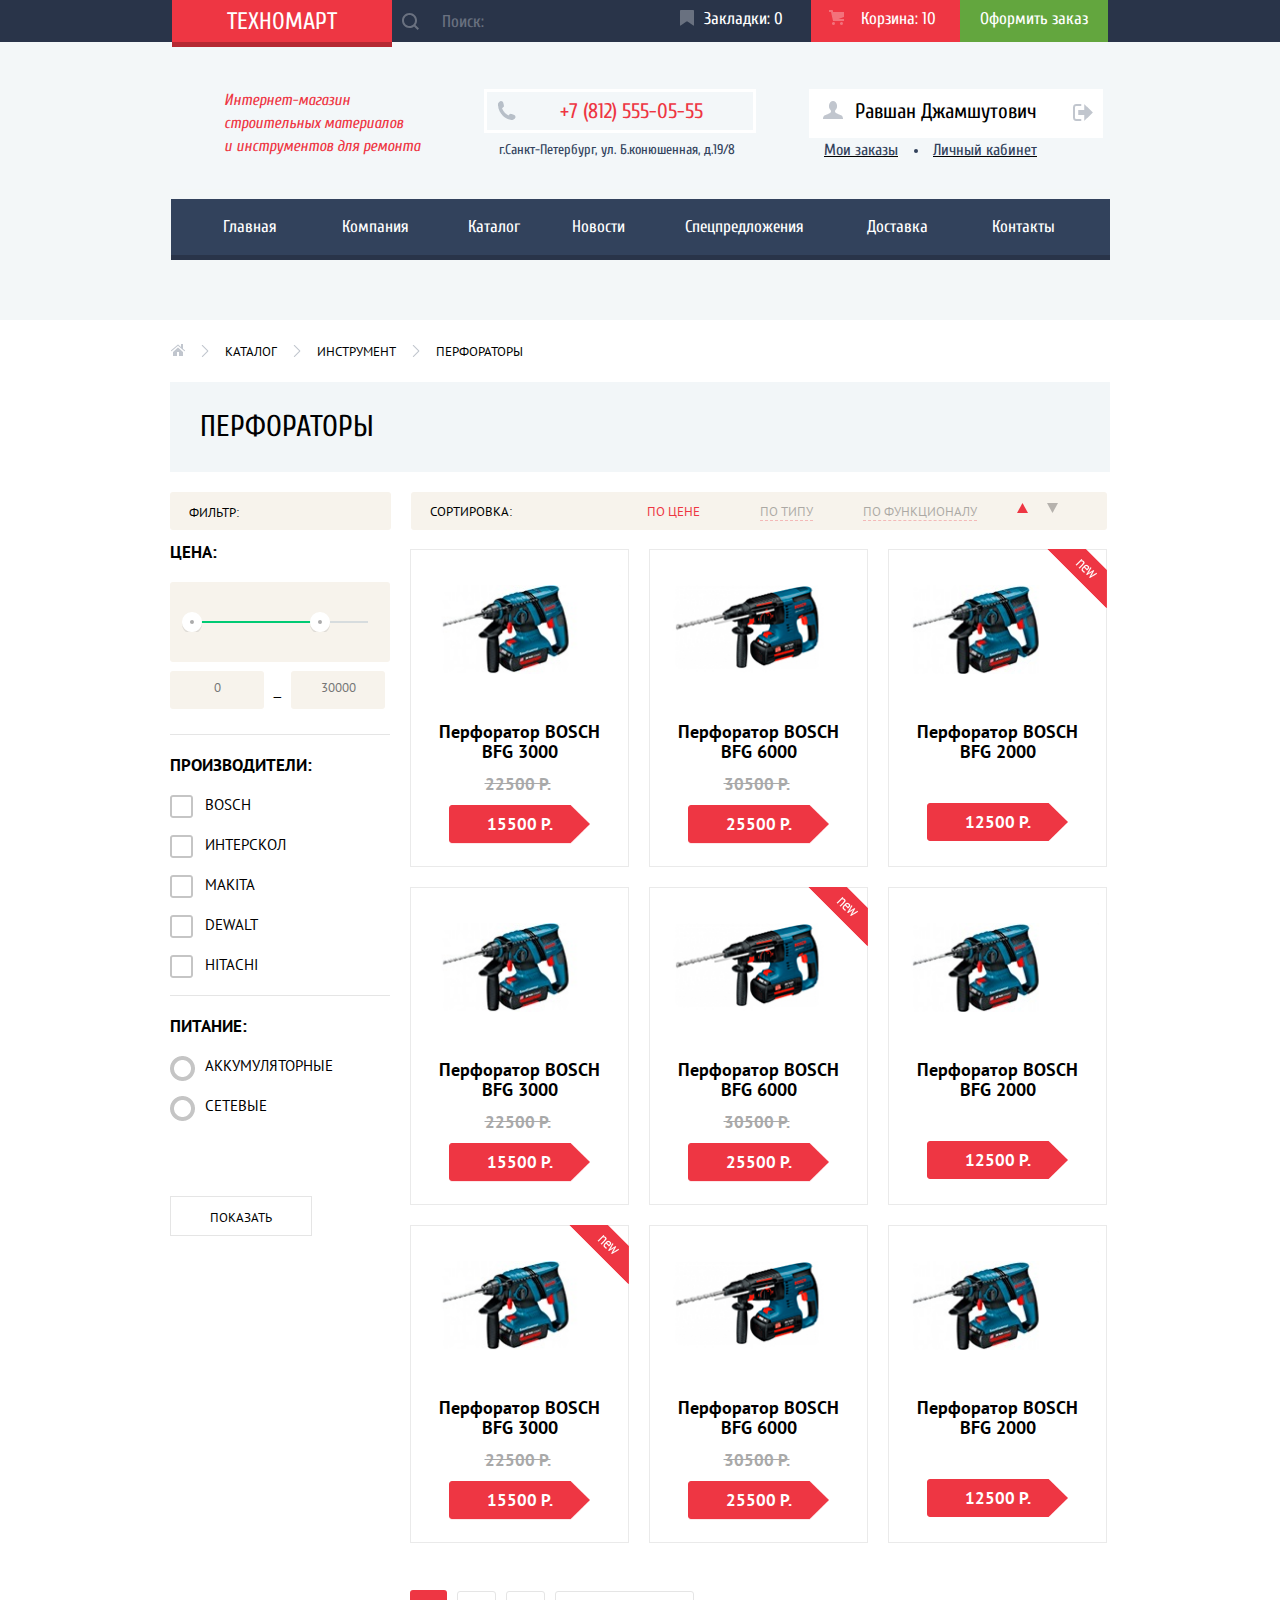
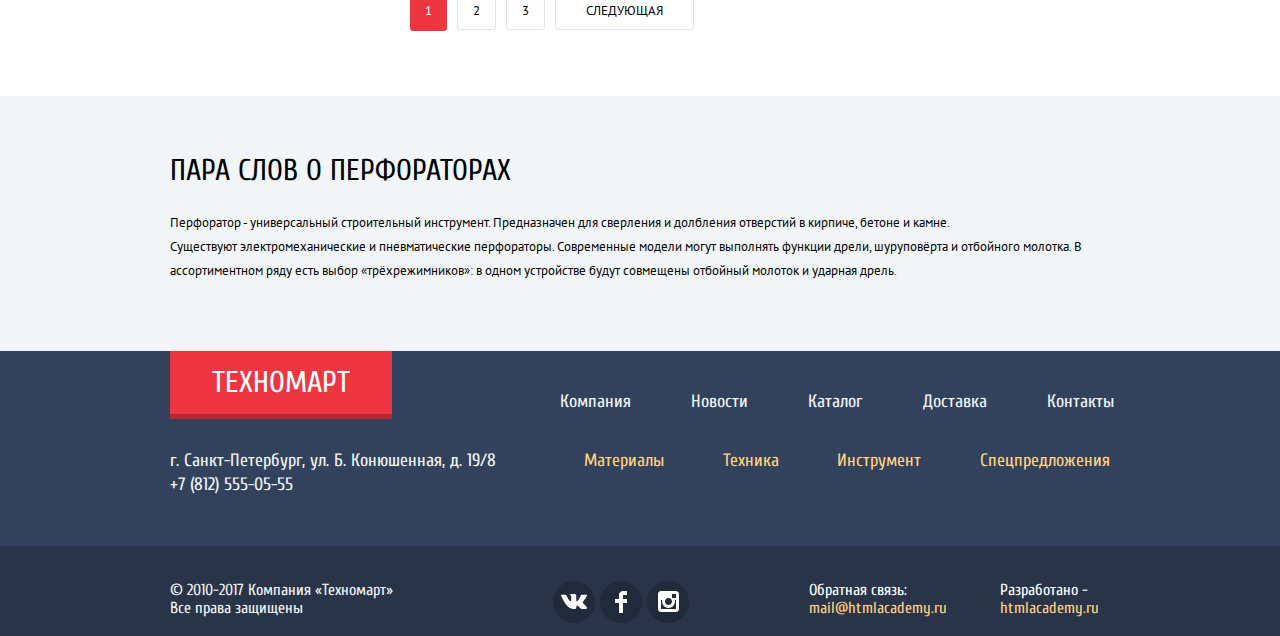
==== catalog.html @ fbadae3e "мелкие исправления в контактах и с модальным окном" ====
<!DOCTYPE html>
<html lang="ru">
    <head>
        <meta charset="utf-8">
        <title>Каталог товаров</title>
        <link href="https://fonts.googleapis.com/css?family=Cuprum:400,400i,700&amp;subset=cyrillic" rel="stylesheet">
        <link href="https://fonts.googleapis.com/css?family=PT+Sans:400,700&amp;subset=cyrillic" rel="stylesheet">
        <link href="css/normalize.css" rel="stylesheet">
        <link href="css/style.min.css" rel="stylesheet">
    </head>
    <body class="catalog-page">
        
       <div class="header-wrapper">
            <header class="main-header ">
                <div class="wrapper-user container">
                    <section class="header-user">
                        <a href="index.html" class="main-logo ">
                            Техномарт
                        </a>
                        <form class="main-search control" method="post" action="https://echo.htmlacademy.ru">
                            <label for="main-search" class="visually-hidden">Поиск</label>
                            <input type="text" id="main-search" name="main-search" class="input-search" placeholder="Поиск:">
                        </form>
                        <a href="#" class="main-header-marker control" title="Закладки:">
                            Закладки: 0
                        </a>
                        <a href="#" class="main-header-sale control full" title="Корзина:"> 
                            Корзина: 10
                        </a>
                        <a class="header-order-button control" href="#" title="Оформить заказ">
                            <span class="order">Оформить заказ</span>
                        </a>
                
                    </section>
                    </div>
            
                <div class="wrapper-contacts">
                    <section class="header-contacts">
                        <p class="header-info">Интернет-магазин<br> строительных материалов<br> и инструментов для ремонта</p>
                        <div class="adress-wrap">
                            <p class="inner-tel">+7 (812) 555-05-55</p>
                            <p class="inner-header-adress">г.Санкт-Петербург, ул. Б.конюшенная, д.19/8</p>
                        </div>
                        <div class="wrapper-user-nav">
                            <ul class="user-navigation-active">
                                <li class="login-link-active">
                                    <a href="#" title="Имя пользователя" class="header-login-active">Равшан Джамшутович</a>
                                    <a href="#" title="Выход" class="header-login-exit"></a>
                                </li>
                                <li class="my-orders"><a href="#" title="Мои заказы" class="header-orders">Мои заказы</a></li>
                                <li class="personal"><a href="#" title="Личный кабинет" class="header-personal">Личный кабинет</a></li>
                            </ul>
                        </div>
                    </section>
                </div>
            
                <nav class="main-navigation">
                    <ul class="site-navigation">
                        <li class="site-nav-item"><a>Главная</a></li>
                        <li class="site-nav-item"><a href="#" title="Наша компания">Компания</a></li>
                        <li class="site-nav-item"><a href="#" title="Каталог товаров">Каталог</a></li>
                        <li class="site-nav-item"><a href="#" title="Новости">Новости</a></li>
                        <li class="site-nav-item"><a href="#" title="Наши спецпредложения">Спецпредложения</a></li>
                        <li class="site-nav-item"><a href="#" title="Доставка">Доставка</a></li>
                        <li class="site-nav-item"><a href="#" title="Наши контакты">Контакты</a></li>
                    </ul>
                </nav>
            </header>
            </div>
        
        <main>
            
            <ul class="breadcrumbs container">
                <li class="bread-item bread-home " aria-label="На главную"><a href="index.html" title="Главная"><img src="img/icon-home.svg" width="15" height="12" alt="На главную"></a></li>
                <li class="bread-item"><a href="#" title="Каталог">Каталог</a></li>
                <li class="bread-item"><a href="#" title="Инструмент">Инструмент</a></li>
                <li class="bread-item"><a href="#" title="Перфораторы">Перфораторы</a></li>
            </ul>
            
            <div class="catalog-item-name container">
                <h1>Перфораторы</h1>
            </div>
            
            <div class="filter-wrap container">
                <p class="filter-block">Фильтр:</p>
                
                <div class="sort-section ">
                    <p>Сортировка:</p>
                    <ul class="sort">
                        <li class="sort-item">
                            <a href="#" class="button sort-button-active">По цене</a>
                        </li>
                        <li class="sort-item">
                            <a href="#" class="button sort-button">По типу</a>
                        </li>
                        <li class="sort-item">
                            <a href="#" class="button sort-button">По функционалу</a>
                        </li>
                        <li class="sort-item">
                            <a href="#" class="button sort-button sort-up-button" aria-label="По убыванию"></a>
                        </li>
                        <li class="sort-item">
                            <a href="#" class="button sort-button sort-down-button" aria-label="По возрастанию"></a>
                        </li>
                    </ul>
                </div>
                
                <div class="filter ">
                    <form class="filter-form" method="post" action="https://echo.htmlacademy.ru">
                            
                            <label class="price-range-label">Цена:</label>
                            <div class="range-style">
                                <div class="scale">
                                    <div class="bar"></div>
                                </div>
                                <div class="range-toggle range-toggle-min"></div>
                                <div class="range-toggle range-toggle-max"></div>
                            </div>
                            <input type="text" name="first-range" class="first-range" placeholder="0">
                            <span>&#8212;</span>
                            <input type="text" name="second-range" class="second-range" placeholder="30000">
                    
                        <div class="fieldset-style">
                            <fieldset>
                                <legend>Производители:</legend>
                                <ul>
                                    <li class="filter-option">
                                        <input class="visually-hidden filter-checkbox " type="checkbox" name="BOSCH" id="filter-bosch">
                                        <label for="filter-bosch" class="label-checkbox">BOSCH</label>
                                    </li>
                                    <li class="filter-option">
                                        <input class="visually-hidden filter-checkbox" type="checkbox" name="ИНТЕРСКОЛ" id="filter-interscol">
                                        <label for="filter-interscol" class="label-checkbox">Интерскол</label>
                                    </li>
                                    <li class="filter-option">
                                        <input class="visually-hidden filter-checkbox" type="checkbox" name="MAKITA" id="filter-makita" >
                                        <label for="filter-makita" class="label-checkbox">Makita</label>
                                    </li>
                                    <li class="filter-option">
                                        <input class="visually-hidden filter-checkbox" type="checkbox" name="DEWALT" id="filter-dewalt">
                                        <label for="filter-dewalt" class="label-checkbox">Dewalt</label>
                                    </li>
                                    <li class="filter-option">
                                        <input class="visually-hidden filter-checkbox" type="checkbox" name="HITACHI" id="filter-hitachi">
                                        <label for="filter-hitachi" class="label-checkbox">Hitachi</label>
                                    </li>
                                </ul>
                            </fieldset>
                        </div>
                    
                        <div class="fieldset-style">
                            <fieldset>
                                <legend>Питание:</legend>
                                <ul>
                                    <li class="filter-option">
                                        <input class="visually-hidden filter-radio" type="radio" name="radio-value" id="filter-battery">
                                        <label for="filter-battery" class="label-radio">Аккумуляторные</label>
                                    </li>
                                    <li class="filter-option">
                                        <input class="visually-hidden filter-radio" type="radio" name="radio-value" id="filter-voltage">
                                        <label for="filter-voltage" class="label-radio">Сетевые</label>
                                    </li>
                                </ul>
                            </fieldset>
                        </div>
                    
                        <button type="submit" class="button filter-button" id="show-button">Показать</button>
                    </form>
                </div>
            
            
            
            <section class="products catalog-list ">
                <h2 class="visually-hidden">Наши продукты</h2>
                <div class="catalog-shadow">
                    <ul class="products-catalog-inner">
                        <li class="products-item-inner">
                            <div class="hidden-active">
                                <button type="button" class="button hidden-button-buy">Купить</button>
                                <button type="button" class="button hidden-button-marker">В закладки</button>
                            </div>
                            <img src="img/product-2.jpg" alt="BOSCH BFG 3000" class="price-item" width="205" height="90">
                            <span class="product-name">
                                Перфоратор BOSCH BFG 3000<br>
                            </span>
                            <span class="price-del"><del>22500 Р.</del></span>
                            <span class="price">15500 Р.</span>
                        </li>
                    
                    
                        <li class="products-item-inner">
                            <div class="hidden-active">
                                <button type="button" class="button hidden-button-buy">Купить</button>
                                <button type="button" class="button hidden-button-marker">В закладки</button>
                            </div>
                            <img src="img/product-3.jpg" alt="BOSCH BFG 6000" class="price-item" width="205" height="90">
                            <span class="product-name">
                                Перфоратор BOSCH BFG 6000<br>
                            </span>
                            <span class="price-del"><del>30500 Р.</del></span>
                            <span class="price">25500 Р.</span>
                        </li>
                     
                        <li class="products-item-inner new-label-inner">
                            <div class="hidden-active">
                                <button type="button" class="button hidden-button-buy">Купить</button>
                                <button type="button" class="button hidden-button-marker">В закладки</button>
                            </div>
                            <img src="img/product-4.jpg" alt="BOSCH BFG 2000" class="price-item" width="205" height="90">
                            <span class="product-name">
                                Перфоратор BOSCH BFG 2000
                            </span>
                            <span class="price">12500 Р.</span>
                        </li>
                    
                        <li class="products-item-inner">
                            <div class="hidden-active">
                                <button type="button" class="button hidden-button-buy">Купить</button>
                                <button type="button" class="button hidden-button-marker">В закладки</button>
                            </div>
                            <img src="img/product-2.jpg" alt="BOSCH BFG 3000" class="price-item" width="205" height="90">
                            <span class="product-name">
                                Перфоратор BOSCH BFG 3000<br>
                            </span>
                            <span class="price-del"><del>22500 Р.</del></span>
                            <span class="price">15500 Р.</span>
                        </li>
                    
                        <li class="products-item-inner new-label-inner">
                            <div class="hidden-active">
                                <button type="button" class="button hidden-button-buy">Купить</button>
                                <button type="button" class="button hidden-button-marker">В закладки</button>
                            </div>
                            <img src="img/product-3.jpg" alt="BOSCH BFG 6000" class="price-item" width="205" height="90">
                            <span class="product-name">
                                Перфоратор BOSCH BFG 6000
                            </span>
                            <span class="price-del"><del>30500 Р.</del></span>
                            <span class="price">25500 Р.</span>
                        </li>
                    
                        <li class="products-item-inner">
                            <div class="hidden-active">
                                <button type="button" class="button hidden-button-buy">Купить</button>
                                <button type="button" class="button hidden-button-marker">В закладки</button>
                            </div>
                            <img src="img/product-4.jpg" alt="BOSCH BFG 2000" class="price-item" width="205" height="90">
                            <span class="product-name">
                                Перфоратор BOSCH BFG 2000
                            </span>
                            <span class="price">12500 Р.</span>
                        </li>
                   
                        <li class="products-item-inner new-label-inner">
                            <div class="hidden-active">
                                <button type="button" class="button hidden-button-buy">Купить</button>
                                <button type="button" class="button hidden-button-marker">В закладки</button>
                            </div>
                            <img src="img/product-2.jpg" alt="BOSCH BFG 3000" class="price-item" width="205" height="90">
                            <span class="product-name">
                                Перфоратор BOSCH BFG 3000<br>
                            </span>
                            <span class="price-del"><del>22500 Р.</del></span>
                            <span class="price">15500 Р.</span>
                        </li>
                    
                        <li class="products-item-inner">
                            <div class="hidden-active">
                                <button type="button" class="button hidden-button-buy">Купить</button>
                                <button type="button" class="button hidden-button-marker">В закладки</button>
                            </div>
                            <img src="img/product-3.jpg" alt="BOSCH BFG 6000" class="price-item" width="205" height="90">
                            <span class="product-name">
                                Перфоратор BOSCH BFG 6000<br>
                            </span>
                            <span class="price-del"><del>30500 Р.</del></span>
                            <span class="price">25500 Р.</span>
                        </li>
                                        
                        <li class="products-item-inner">
                            <div class="hidden-active">
                                <button type="button" class="button hidden-button-buy">Купить</button>
                                <button type="button" class="button hidden-button-marker">В закладки</button>
                            </div>
                            <img src="img/product-4.jpg" alt="BOSCH BFG 2000" class="price-item no-del" width="205" height="90">
                            <span class="product-name no-del">
                                Перфоратор BOSCH BFG 2000
                            </span>
                            <span class="price">12500 Р.</span>
                        </li>
                </ul>
                <ul class="paginator-list">
                    <li class="paginator-item-current"><a>1</a></li>
                    <li class="paginator-item"><a href="#">2</a></li>
                    <li class="paginator-item"><a href="#">3</a></li>
                    <li class="paginator-item"><a href="#">Следующая</a></li>
                </ul>
                    </div>
            </section>
            </div>
            
            <div class="catalog-about-wrap">
                <section class="catalog-about container">
                    <h2>Пара слов о перфораторах</h2>
                    <p>Перфоратор - универсальный строительный инструмент. Предназначен для сверления и долбления отверстий в кирпиче, бетоне и камне.<br> Существуют электромеханические и пневматические перфораторы. Современные модели могут выполнять функции дрели, шуруповёрта и отбойного молотка. В ассортиментном ряду есть выбор «трёхрежимников»: в одном устройстве будут совмещены отбойный молоток и ударная дрель.</p>
                </section>
            </div>
        </main> 
        
       <footer class="main-footer">
            <div class="conditions-wrap">
                <section class="footer-conditions container">
                    <h2 class="visually-hidden">Навигация по сайту</h2>
                    <div>
                        <div class="footer-logo-wrap">
                            <a href="index.html" class="main-footer-logo">
                                Техномарт
                            </a>
                        </div>
                        <p class="footer-contacts">г. Санкт-Петербург, ул. Б. Конюшенная, д. 19/8<br> +7 (812) 555-05-55</p>
                    </div>
                    <div>
                        <ul class="footer-navigation">
                            <li><a href="#" title="Наша компания">Компания</a></li>
                            <li><a href="#" title="Новости">Новости</a></li>
                            <li><a href="#" title="Каталог товаров">Каталог</a></li>
                            <li><a href="#" title="Доставка">Доставка</a></li>
                            <li><a href="#" title="Наши контакты">Контакты</a></li>
                        </ul>
                        <ul class="footer-features">
                            <li><a href="catalog.html" title="Материалы">Материалы</a></li>
                            <li><a href="catalog.html" title="Техника">Техника</a></li>
                            <li><a href="catalog.html" title="Инструменты">Инструмент</a></li>
                            <li><a href="catalog.html" title="Наши спецпредложения">Спецпредложения</a></li>
                        </ul>
                    </div>
                </section>
            </div>
                
            <div class="social-wrap">
                <section class="footer-social container">
                    <h2 class="visually-hidden">Социальные сети</h2>
                    <p class="copyright">
                        © 2010-2017 Компания «Техномарт»<br>
                        Все права защищены
                    </p>
                    <ul>
                        <li class="social-button vk"><a href="#" title="Вконтакте" aria-label="Вконтакте"></a></li>
                        <li class="social-button fb"><a href="#" title="Facebook" aria-label="Facebook"></a></li>
                        <li class="social-button inst"><a href="#" title="Instagram" aria-label="Instagram"></a></li>
                    </ul>
                    <div class="connection-wrap">
                    <p class="connection">
                        Обратная связь:<br>
                        <a href="mail@htmlacademy.ru" title="Написать нам">mail@htmlacademy.ru</a>
                    </p>
                    <p class="connection">
                        Разработано - <br>
                        <a href="https://htmlacademy.ru/intensive/htmlcss" title="htmlacademy.ru">htmlacademy.ru</a>
                    </p>
                    </div>
                </section>
            </div>
        </footer>
            
        <section class="modal modal-buy container">
            <h2 class="visually-hidden">Корзина</h2>
            <form class="modal-form ">
                <h3>Товар добавлен в корзину!</h3>
                <button type="button" class="button modal-button-buy">Оформить заказ</button>
                <button type="button" class="button modal-button-continue">Продолжить покупки</button> 
            </form>
            <button type="button" class="button modal-button-close" aria-label="Закрыть"></button>
        </section>
        
        <div class="modal-overlay"></div>
        
        <script src="js/script.min.js"></script>
    </body>
</html>
---- css/style.min.css ----
.button,body{font-family:Cuprum,Arial,sans-serif}.catalog-gallery-button,.features-button,.header-user .main-logo,.name-1,.name-2,.popular-button,.popular-header{text-transform:uppercase}.popular-button,.price,.product-name,.site-nav-item{text-align:center}body{margin:0;padding:0;font-size:13px;line-height:24px;font-weight:400;color:#000;background-color:#fff}a{text-decoration:none}.footer-features a:hover,.footer-navigation a:hover,.my-orders,.personal{text-decoration:underline}img{max-width:100%;height:auto}.button{font-size:14px;line-height:18px}main h2,main h3{font-size:30px;line-height:30px}.main-header{display:flex;flex-direction:column;align-items:center}.visually-hidden:not(:focus):not(:active),input[type=checkbox].visually-hidden,input[type=radio].visually-hidden{position:absolute;margin:-1px;width:1px;height:1px;border:0;padding:0;white-space:nowrap;clip-path:inset(100%);clip:rect(0 0 0 0);overflow:hidden}.container{margin:0 auto;width:940px}.header-wrapper{width:100%;height:320px;background-color:#f3f7f8}.wrapper-user{display:flex;justify-content:center;flex-wrap:wrap;width:100%;background-color:#293449}.wrapper-contacts{display:flex;justify-content:center;flex-wrap:wrap;width:100%;background-color:#f3f7f8}.wrapper-user-nav{height:100px}.services-wrapper{width:100%;background-color:#f4f8f9}.social-wrap{width:100%;background-color:#293449}.conditions-wrap{width:100%;background-color:#32425c}.catalog-about-wrap{width:100%;background-color:#f2f6f8}.modal-overlay{position:fixed;z-index:1;top:0;left:0;display:none;width:100%;height:100%;background:rgba(0,0,0,.5)}.header-user{position:relative;z-index:1;display:flex;flex-wrap:wrap}.header-user,.header-user a{font-size:17px;line-height:18px;color:#fff}.header-user .main-logo{padding:10px 55px;height:22px;font-size:24px;line-height:24px;color:#fff;background-color:#ee3643;box-shadow:0 5px 0 0 #b52933}.main-logo:hover{background-color:#ca2c37;box-shadow:0 5px 0 0 #9a212a}.main-logo:active{background-color:#ba2732;box-shadow:0 5px 0 0 #8e1e26}.header-order-button{padding-top:10px}.header-user .full,.header-user .full:active,.header-user .full:hover{background-color:#ee3643}.header-order-button .order{padding:16px 20px 14px;width:150px;height:42px;font-size:17px;line-height:18px;background-color:#63a63e}.header-order-button:hover .order{background-color:#5fbb2d}.header-order-button:active .order{color:rgba(170,195,155,.51);background-color:#518534}.main-search{margin:0;padding:0;width:270px}.input-search{background:url(../img/icon-search.svg) 10px 13px no-repeat;background-size:17px 17px;opacity:.3}.input-search:hover{opacity:1}.input-search:active,.input-search:focus{background:url(../img/icon-search-active.svg) 10px 13px no-repeat;background-size:17px 17px;opacity:1}.input-search:active .main-search::before,.input-search:focus .main-search::before{content:"";position:absolute;z-index:3;top:13px;left:230px;display:inline-block;vertical-align:middle;padding-right:10px;width:17px;height:17px;background:url(../img/css_sprites.png) -235px -273px no-repeat}.control:hover{background-color:#212a3a}.control .input-search{position:relative;display:inline-block;vertical-align:middle;padding:0 0 0 50px;width:220px;height:42px;color:#fff;background-color:#293449;border:none}.input-search::-webkit-input-placeholder{color:#fff}.control .input-search:hover{color:#fff;background-color:#212a3a;border:none}.control .input-search:active,.control .input-search:focus{color:#000;background-color:#fff}.control:not(.main-search):active{color:rgba(162,165,169,.51);background-color:#161d29}.header-user .main-header-marker{position:relative;padding:10px 20px 10px 42px;width:87px}.main-header-marker::before{content:" ";position:absolute;top:10px;left:18px;display:block;padding-right:13px;width:14px;height:20px;background:url(../img/css_sprites.png) -272px -273px no-repeat;fill:#fff;opacity:.3}.main-header-marker:hover::before{opacity:1}.main-header-marker:active::before{opacity:.3}.main-header-sale{position:relative;padding:10px 10px 10px 50px;width:89px}.main-header-sale::before{content:"";position:absolute;top:10px;left:18px;display:block;padding-right:17px;width:15px;height:15px;background:url(../img/css_sprites.png) -202px -232px no-repeat;opacity:.3}.main-header-sale:hover::before{opacity:1}.main-header-sale:active::before{opacity:.3}.header-contacts{position:relative;display:flex;flex-wrap:wrap;margin-bottom:7px;padding-top:47px;width:940px;background-color:#f3f7f9}.inner-tel::before,.tel::before{content:"";top:9px;right:237px;background:url(../img/css_sprites.png) -316px -188px no-repeat}.header-info{max-width:205px;height:70px;margin:0 0 0 54px;font-style:italic;font-size:16px;line-height:23px;color:#ee3643}.adress-wrap{margin-left:64px;margin-right:55px;width:270px}.inner-tel,.tel{margin:0;color:#ee3643;font-style:normal;font-size:21px;line-height:21px;border:3px solid #fff;display:block}.tel{position:relative;padding:7px 38px 10px 67px;width:160px;height:21px}.tel::before{position:absolute;display:block;width:19px;height:19px}.inner-tel{position:relative;padding:9px 33px 8px 73px;width:160px;height:21px}.inner-tel::before{position:absolute;display:block;width:19px;height:19px}.header-adress,.inner-header-adress{display:block;width:265px;font-size:14px;line-height:24px;color:#32425c}.header-adress{margin-top:3px}.inner-header-adress{margin-top:5px;padding-left:15px}.user-navigation{display:flex;flex-wrap:wrap;list-style:none;padding:0}.header-login-active::before,.header-login::before{left:14px;display:block;content:""}.user-navigation a{position:relative;z-index:0;width:127px;padding:10px 24px;height:45px;font:inherit;color:#000;font-size:21px;line-height:21px;background-color:#fff}.name-1,.name-2,.product-name{font-weight:700}.header-login{margin-right:10px;margin-left:0}.login-link .header-login{position:relative;margin-left:5px;padding:10px 22px 10px 50px;width:80px}.header-login::before{position:absolute;top:14px;width:20px;height:17px;background:url(../img/css_sprites.png) -195px -273px no-repeat;opacity:.3}.header-login:hover::before{opacity:1}.header-login:active::before{opacity:.3}.header-login:hover,.header-registration:hover{color:#ee3643}.header-login:active,.header-registration:active{color:rgba(178,178,178,.3)}.user-navigation-active{position:relative;margin:0;padding:0;list-style:none}.user-navigation-active a{color:#000;width:300px;height:45px}.header-login-active::before{position:absolute;top:12px;width:20px;padding-right:15px;height:18px;background:url(../img/css_sprites.png) -74px -273px no-repeat;opacity:.3}.header-login-active:hover::before,.login-link-active .header-login-exit:hover{opacity:1}.header-login-active:active::before,.login-link-active .header-login-exit:active,.manufacturers-item:active{opacity:.3}.login-link-active{padding:12px 10px 12px 46px;height:25px;font-size:21px;line-height:21px;background-color:#fff}.login-link-active .header-login-exit{display:inline-block;vertical-align:middle;margin-left:30px;width:21px;height:17px;background:url(../img/css_sprites.png) -114px -273px no-repeat;opacity:.3}.header-login-active:active{color:rgba(178,178,178,.3)}.my-orders,.personal{display:inline-block;vertical-align:top;margin-top:3px;font-size:16px;line-height:18px}.my-orders .header-orders,.personal .header-personal{padding-left:5px;color:#32425c}.my-orders{margin-left:10px}.header-orders::after{content:"";position:relative;display:inline-block;vertical-align:middle;margin-left:16px;margin-right:7px;width:4px;height:4px;background-color:#32425c;border-radius:4px}.my-orders:hover a,.personal:hover a{color:#ee3643}.my-orders:active a,.personal:active a{color:rgba(178,178,178,.3)}.main-navigation{min-height:60px}.site-navigation{display:flex;margin:20px 0 0;padding:0;list-style:none}.site-navigation a{padding:18px 35px 19px 52px;width:55px;color:#fff;font-size:17px;line-height:17px;background-color:#32425c;border-bottom:5px solid #293449}.site-nav-item:nth-of-type(2) a{padding:18px 30px 19px;width:38px;height:2px}.site-nav-item:nth-of-type(3) a{padding:18px 36px 19px 29px;width:38px;height:2px}.site-nav-item:nth-of-type(4) a{padding:18px 13px 19px 16px;width:38px;height:2px}.site-nav-item:nth-of-type(5) a{padding:18px 34px 19px 47px;width:33px;height:2px}.site-nav-item:nth-of-type(6) a{padding-left:29px;padding-right:20px}.site-nav-item:nth-of-type(7) a{padding-left:44px;padding-right:55px}.site-navigation a:hover{background-color:#293449}.site-navigation a:active{color:rgba(134,140,149,.3);background-color:#1d2739}.features-top{margin-top:60px;margin-bottom:20px}.features-bottom{display:flex;margin-bottom:54px}.features-flex-wrap{position:relative;display:flex;flex-direction:column;justify-content:space-between;height:266px}.features-list{display:flex;flex-wrap:wrap;margin:0;padding:0;list-style:none}.features-item,.label-new{position:relative;width:300px;height:123px}.features-item:nth-of-type(-n+2),.features-item:nth-of-type(4){margin-right:20px}.features-item h3{font-size:24px;line-height:30px;padding-left:23px;padding-top:24px;margin:0;color:#fff}.features-button{position:relative;top:16px;margin-left:25px;padding:12px 24px;width:135px;height:31px;color:#fff;background-color:rgba(229,229,229,.3);border-radius:4px}.label-new::after,.materials::before{content:"";position:absolute}.features-button-instruments{padding:12px 26px}.features-button-mechanizm{left:-3px;padding:12px 30px}.features-button-sales{padding:12px 26px}.features-button-delivery{padding:12px 38px}.features-button:hover{background-color:rgba(204,204,204,.4)}.features-button:active{background-color:rgba(178,178,178,.5)}.label-new::after{top:0;right:0;display:block;width:60px;height:60px;background:url(../img/new-flag.png) no-repeat}.features-item:nth-of-type(1){background-color:#ffbf47}.features-item:nth-of-type(2){background-color:#3bbce3}.features-item:nth-of-type(3){background-color:#dc91d8}.features-bottom .features-credit{position:relative;margin-right:0;background-color:#8ed78f}.features-bottom .features-delivery{position:relative;margin-right:0;background-color:#ffc047}.materials::before{right:43px;bottom:25px;width:44px;height:65px;background:url(../img/css_sprites.png) -10px -232px no-repeat}.instruments::before,.mechanizm::after{content:"";position:absolute;bottom:30px}.instruments::before{right:27px;width:75px;height:61px;background:url(../img/css_sprites.png) -10px -151px no-repeat}.mechanizm::after{right:30px;width:78px;height:62px;background:url(../img/css_sprites.png) -171px -10px no-repeat}.delivery::after,.sales::after{content:"";position:absolute;bottom:25px}.sales::after{right:45px;width:59px;height:72px;background:url(../img/css_sprites.png) -269px -96px no-repeat}.delivery::after{right:31px;width:78px;height:63px;background:url(../img/css_sprites.png) -10px -68px no-repeat}.catalog-gallery{position:relative;margin:0 20px 0 0}.catalog-gallery-button{position:relative;z-index:11;display:block;width:134px;height:15px;padding:12px 34px;font-size:14px;line-height:18px;text-align:center;color:#fff;background-color:#ee3643;border-radius:3px}.catalog-gallery-button:hover{background-color:#ca2c37}.catalog-gallery-button:active{background-color:#ba2732}.catalog-slide .button:hover{background-color:#ca2c37}.catalog-slide .button:active{background-color:#ba2732}.catalog-slide-1,.catalog-slide-2{bottom:50px;display:none;padding-top:22px;padding-left:25px;width:595px;height:244px}.info-1,.name-1{display:block;color:#fff}.gallery-control-backward,.gallery-control-forward{z-index:11;bottom:110px;padding:10px;width:40px;height:40px;position:absolute;border:none;cursor:pointer}.gallery-control-forward{left:572px;background:url(../img/css_sprites.png) -108px -68px no-repeat}.gallery-control-backward{left:25px;background:url(../img/css_sprites.png) -105px -151px no-repeat}.slide-1{position:absolute;z-index:-1;bottom:0;left:0;width:620px;height:266px}.gallery-slide-button-1,.gallery-slide-button-2{position:absolute;bottom:36px;padding:0;width:10px;height:10px;background:url(../img/selector-2.png) no-repeat}.name-1{margin-bottom:3px;font-size:36px;line-height:36px}.info-1{margin-bottom:121px;font-size:18px;line-height:24px}.gallery-slide-button-1{left:294px;border:none}.gallery-slide-button-2{left:314px;border:none}.gallery-slide-select-1,.gallery-slide-select-2{z-index:12;bottom:36px;padding:0;width:10px;height:10px;background:url(../img/selector-1.png) no-repeat;border:none;position:absolute;display:block}.gallery-slide-select-1{left:294px}.gallery-slide-select-2{left:314px}.slide-2{position:absolute;z-index:-1;bottom:0;left:0;width:620px;height:266px}.name-2{display:block;margin-bottom:3px;font-size:36px;line-height:36px;color:#fff}.info-2,.product-name{display:block;font-size:18px}.info-2{margin-bottom:121px;line-height:24px;color:#fff}.products{min-height:450px}.popular-header{display:flex;justify-content:space-between;padding:27px 25px 26px;margin-bottom:20px;background-color:#f9f5f0}.popular-header h2{margin:0;font-weight:400;color:#32425c}.popular-button{margin-top:-7px;padding:11px 27px;min-width:200px;height:16px;color:#fff;border-radius:3px;background-color:#ee3643}.products-catalog,.products-catalog-inner{position:relative;display:flex;margin:0;padding:0;list-style:none}.popular-button:hover{background-color:#ca2c37}.popular-button:active{background-color:#ba2732}.products-catalog{flex-wrap:wrap;justify-content:space-between;align-items:flex-start}.products-catalog-inner{flex-wrap:wrap;align-items:flex-start;justify-content:flex-start}.products-item,.products-item-inner{position:relative;display:flex;margin-bottom:20px;width:203px;height:266px;border:1px solid #eaeaea}.products-item{flex-direction:column;justify-content:flex-end;padding:45px 7px 15px}.products-item-inner{flex-direction:column;margin-right:20px;padding:35px 7px 15px}.products-item-inner:nth-of-type(3n){margin-right:0}.products-item img,.products-item-inner img{margin-bottom:43px;max-width:100%;height:auto}.catalog-shadow{font-family:"PT Sans",Arial,sans-serif}.catalog-shadow .products-item-inner:hover,.catalog-shadow .products-item:hover{box-shadow:0 5px 20px 0 #b4b8bf}.product-name{margin-bottom:13px;padding:5px 12px 0;line-height:20px}.price,.price-del{display:block;font-weight:700;font-size:17px;line-height:18px}.price-del{align-self:center;margin-bottom:12px;padding-left:10px;width:80px;color:#a9a9a9}.price{margin:auto auto 0;padding-top:10px;width:141px;height:38px;color:#fff;background:url(../img/css_sprites.png) -10px -10px no-repeat}.price:hover{cursor:pointer}.hidden-active{position:absolute;z-index:1;top:10px;left:0;display:none;padding-left:41px;padding-top:30px;width:174px;height:130px;background:#fff}.hidden-button-buy,.hidden-button-marker{padding:7px 0;width:129px;font-family:Cuprum,Arial,sans-serif;text-transform:uppercase}.products-item-inner:hover .hidden-active,.products-item:hover .hidden-active{display:block}.products-item-inner: hover,.products-item:hover{height:264px}.hidden-button-buy{margin:7px auto;color:#fff;background-color:#63a63e;border:none;border-radius:4px;box-shadow:0 3px 0 0 #367315}.hidden-button-marker{margin:0 auto;background-color:#fff;color:#32425c;border:3px solid #63a63e;border-radius:4px}.services-right-description,.services-top p{font-family:"PT Sans",Arial,sans-serif}.hidden-button-marker:hover{border:3px solid #32425c}.hidden-button-marker:active{color:#c1c6ce;border:3px solid #c1c6ce}.hidden-button-buy:hover{background-color:#5fbb2d;box-shadow:0 3px 0 0 #367315}.hidden-button-buy:active{background-color:#518534}.new-label-inner::after,.new-label::after{content:"";position:absolute;z-index:1;left:158px;width:60px;height:60px;background:url(../img/new-flag.png) no-repeat}.new-label::after{bottom:267px}.new-label-inner::after{bottom:257px}.products-item:hover .new-label::after{bottom:250px}.manufacturers{margin-bottom:65px;min-height:420px}.manufacturers-catalog{display:flex;flex-wrap:wrap;justify-content:space-between;margin:0;padding:0;list-style:none}.manufacturers-item{display:flex;justify-content:center;align-items:center;margin-bottom:20px;width:220px;height:143px;border:1px solid #ebebeb}.footer-conditions,.info-wrap{justify-content:space-between}.manufacturers-item:hover{box-shadow:0 5px 20px 0 #b4b8bf}.services{position:relative;margin-bottom:80px;padding-top:65px;height:457px;background-color:#f4f7f9}.services-top{width:425px}.services-top p{margin-bottom:50px}.services-left{position:relative;margin-right:82px;width:240px}.services-wrap{display:flex}.shadow{position:absolute;top:-25px;left:230px}.services-right-credit,.services-right-delivery,.services-right-guarantee{display:none;padding-top:10px}.services-right-description{position:relative;z-index:2;display:block}.services-right-credit::after,.services-right-delivery::after,.services-right-guarantee::after{z-index:1;display:block;position:absolute;content:""}.modal-form label,.services h3:first-of-type,div[class*=services-right] .right-caption{font-family:Cuprum,Arial,sans-serif}.services-right-delivery::after{bottom:1px;right:0;width:468px;height:261px;background:url(../img/services-1.png) no-repeat}.services-right-credit::after{bottom:3px;right:-8px;width:465px;height:285px;background:url(../img/services-3.png) no-repeat}.services-right-guarantee::after{bottom:0;right:-7px;width:389px;height:283px;background:url(../img/services-2.png) no-repeat}.services-right-delivery p{width:275px}.services-right-credit p{width:280px}.services-list{padding:0;list-style:none}.services-item a,.services-item-active a{padding-top:15px;padding-left:22px;width:218px;height:45px;font-size:21px;font-weight:700;line-height:30px;display:block}.services-item a{color:#fff;background-color:#32425c}.border{border-top:1px solid #4e637b}.services-item a:focus,.services-item a:hover{background-color:#293449}.services-item a:active,.services-item-active a,.services-item-active a:active,.services-item-active a:focus,.services-item-active a:hover{background-color:#fff;color:#32425c}.services-shadow{position:absolute;top:-40px;left:230px}.services h3{text-transform:uppercase;font-weight:400}.services h3:first-of-type{margin:0 0 28px;font-size:30px;line-height:30px}div[class*=services-right] .right-caption{text-transform:uppercase;font-size:36px;line-height:36px;color:#32425c}.about p,.contacts p{font-family:"PT Sans",Arial,sans-serif}.services-credit-button{display:block;margin-top:27px;padding:10px 45px;color:#fff;background-color:#ff5357;border:none;border-radius:3px}.services-credit-button:hover{background-color:#ca2c37}.services-credit-button:active{background-color:#ba2732}.about h2{text-transform:uppercase;font-weight:400}.about p{margin-top:25px}.info-wrap{display:flex;margin-bottom:86px;min-height:315px}.info-wrap h2{margin-top:0}.about{width:543px}.about-delivery{margin:20px 0 0;padding-left:35px;list-style:none}.about-delivery-item{position:relative;font-size:18px;line-height:20px}.about-button,.contacts-button{display:block;font-size:14px;line-height:18px;border-radius:3px;color:#fff;text-transform:uppercase;text-align:center}.about-delivery-item:not(:last-child){margin-bottom:20px}.about-delivery-item::before{content:"";position:absolute;left:-38px;top:10px;display:block;margin-bottom:10px;width:25px;height:2px;background-color:#ee3643}.about-button{margin-top:33px;padding:10px;width:200px;height:19px;background-color:#ee3643}.about-button:hover{background-color:#ca2c37}.about-button:active{background-color:#ba2732}.contacts h2{text-transform:uppercase;font-weight:400}.contacts p{margin-bottom:75px;margin-top:0}.contacts-button{margin-top:29px;padding:12px 29px;width:240px;height:15px;background-color:#ee3643}.contacts-button:hover{background-color:#ca2c37}.contacts-button:active{background-color:#ba2732}.main-footer{margin:0 auto}.footer-logo-wrap{padding-top:17px}.main-footer-logo{padding:14px 42px;height:31px;width:200px;color:#fff;text-transform:uppercase;font-size:30px;line-height:30px;background-color:#ee3643;box-shadow:0 5px 0 0 #b52933}.footer-features,.footer-navigation{padding:0;display:flex;list-style:none}.footer-contacts,.footer-features a,.footer-navigation a{font-size:18px;line-height:24px}.main-footer-logo:hover{background-color:#ca2c37;box-shadow:0 5px 0 0 #9a212a}.main-footer-logo:active{background-color:#ba2732;box-shadow:0 5px 0 0 #8e1e26}.footer-conditions{display:flex;height:195px;background-color:#32425c;color:#f1f5f7}.footer-contacts{margin-top:49px}.footer-navigation{justify-content:space-between;margin-top:39px}.footer-navigation a{margin-right:60px;color:#f1f5f7}.footer-features{flex-wrap:wrap;justify-content:space-between;margin-top:34px}.footer-features a{color:#ffd180}.footer-features li:first-child{margin-left:24px}.footer-features a:active,.footer-navigation a:active{text-decoration:none;opacity:.5}.footer-features,.footer-navigation{bottom:125px;width:550px}.footer-social{display:flex;padding-top:35px;background-color:#293449;color:#f1f5f7}.footer-social ul{display:flex;margin-right:115px;margin-top:0;padding:0;list-style:none}.footer-social p{margin:0;font-size:16px;line-height:18px}.footer-social .copyright{display:block;margin-right:160px}.social-button a{display:block;margin-right:5px;width:42px;height:42px;background:url(../img/css_sprites.png) -148px -219px no-repeat #212a3a;border-radius:42px}.social-button:nth-of-type(2) a{background:url(../img/css_sprites.png) -340px 0 no-repeat #212a3a}.social-button:nth-of-type(3) a{background:url(../img/css_sprites.png) -104px -222px no-repeat #212a3a}.social-button a:active,.social-button a:hover{background-color:#ee3643}.connection-wrap{display:flex;flex-wrap:wrap}.connection{color:#fff}.connection-wrap .connection:not(:first-child){margin-left:53px}.connection a{color:#ffd180;font-size:16px;line-height:18px}.connection a:hover{text-decoration:underline}.connection a:active{color:#ee3643;text-decoration:none}.modal-map{position:fixed;z-index:110;left:50%;top:50px;display:none;margin-left:-450px;height:446px;box-shadow:5px 0 20px 0 #111720}.modal-buy,.modal-contacts{box-shadow:0 10px 30px 0 #111720,0 -112px 0 0 #f4f4f4 inset}.modal-map-close{position:absolute;bottom:415px;left:910px;display:block;padding:10px;width:21px;height:21px;background:url(../img/css_sprites.png) -74px -232px no-repeat;border:none}.contacts-wrap{display:flex;width:482px;height:85px;justify-content:space-between}.contacts{height:330px}.modal-contacts{position:fixed;z-index:111;left:50%;top:100px;display:none;margin-left:-300px;padding:46px 80px 36px;width:461px;height:350px;background-color:#fff;border-top:7px solid #ff5357}.button-sybmit-wrap{margin-top:32px;padding-top:36px;padding-left:80px;width:540px;height:112px;background-color:#f4f4f4}.modal-form label{font-size:18px;line-height:18px}.breadcrumbs,.filter,.filter-block,.filter-button,.modal-form input,.modal-form textarea{font-family:"PT Sans",Arial,sans-serif}.modal-form input{width:204px;height:9px}.modal-form input,.modal-form textarea{padding-top:13px;padding-left:16px;padding-bottom:13px;font-size:13px;line-height:18px;border:2px solid #dee3e4}.modal-form input:hover,.modal-form textarea:hover{border:2px solid #b5b5b5}.modal-form input:focus,.modal-form textarea:focus{border:2px solid #ee3643}.modal-button-sybmit{display:block;padding:12px 202px;background-color:#ee3643;color:#fff;border:none;border-radius:3px}.modal-button-sybmit:hover{background-color:#ca2c37}.modal-button-sybmit:active{background-color:#ba2732}.modal-contacts-close{position:absolute;z-index:111;bottom:401px;left:589px;display:block;padding:10px;width:21px;height:21px;background:url(../img/css_sprites.png) -74px -232px no-repeat;border:none}.catalog-item-name{background-color:#f2f6f8;text-transform:uppercase}.catalog-item-name h1{margin:0;padding:30px 100% 30px 30px;font-weight:400;font-size:30px;line-height:30px}.breadcrumbs a,.filter-block{font-size:13px;line-height:18px;text-transform:uppercase}.breadcrumbs{position:relative;display:flex;margin-top:20px;margin-bottom:18px;padding:0;list-style:none}.breadcrumbs a{color:#000}.bread-item:not(:last-child) a::after{content:"";position:relative;bottom:2px;display:inline-block;vertical-align:middle;margin-right:16px;margin-left:16px;width:8px;height:12px;background:url(../img/css_sprites.png) -355px -112px no-repeat}.filter p,.filter-block{background-color:#f7f3ec}.filter-block{display:block;margin:20px 0 0;padding:12px 150px 12px 19px;width:52px;height:14px;border-radius:3px}.filter-wrap{display:flex;flex-wrap:wrap}.filter-option{width:180px}.filter-form{margin-right:0;width:220px}.filter label{position:relative;display:block;margin-bottom:20px;padding-left:35px;background:#fff;min-width:180px;font-size:17px;line-height:30px;font-weight:700;text-transform:uppercase;cursor:pointer}.filter .price-range-label{margin-bottom:15px;padding-left:0}.label-checkbox::before{content:"";position:absolute;z-index:0;left:0;display:block;width:23px;height:23px;background:url(../img/css_sprites.png) -147px -151px no-repeat}input[type=checkbox]:checked+.label-checkbox::before{content:"";position:absolute;z-index:7;left:0;display:block;width:27px;height:23px;background:url(../img/css_sprites.png) -269px -188px no-repeat}.label-radio::before,input[type=radio]:checked+.label-radio::before{position:absolute;left:0;display:block;width:25px;height:25px;content:""}.label-radio::before{background:url(../img/css_sprites.png) -216px -92px no-repeat}input[type=radio]:checked+.label-radio::before{z-index:8;background:url(../img/css_sprites.png) -171px -92px no-repeat}.price-range{width:220px;height:80px}.range-style span{font-size:17px;line-height:18px}.range-style{position:relative;padding-top:39px;padding-bottom:39px;padding-left:25px;background-color:#f7f3ec;border-radius:3px}.scale{width:173px;height:2px;background-color:#d7dcde}.bar{width:131px;height:2px;background-color:#00ca74}.range-toggle-max,.range-toggle-min{bottom:30px;background:url(../img/css_sprites.png) -190px -151px no-repeat;position:absolute}.range-toggle{width:20px;height:20px}.range-toggle-min{left:12px}.range-toggle-max{right:60px}.filter-form input[type=text]{display:inline-block;vertical-align:middle;margin:9px 0 25px;padding:9px 0 14px;width:94px;height:15px;border:0;color:#000;text-align:center}.filter-form span{margin-left:5px;margin-right:5px}.first-range,.second-range{display:block;border-radius:3px;background-color:#f7f3ec}.first-range{margin-right:9px;padding:10px 43px}.second-range{padding:10px 27px;margin-left:8px}.fieldset-style{border:none;border-top:1px solid #e5e5e5}.fieldset-style ul{padding:0;margin:0;list-style:none}.fieldset-style fieldset{margin:0;padding:0;max-width:220px;border:none}.fieldset-style legend{padding-top:15px;padding-bottom:15px;text-transform:uppercase;font-weight:700;font-size:17px;line-height:30px}.filter-option label{display:inline-block;vertical-align:middle;max-width:180px;font-weight:400;font-size:15px;line-height:20px}.filter-button,.paginator-item a,.sort-item a,.sort-section,.sort-section p{font-size:13px;line-height:18px}.filter-button{margin-top:60px;padding:12px 39px 8px;text-transform:uppercase;border:1px solid #e5e5e5;background-color:#fff}.filter-button:focus,.filter-button:hover{border:1px solid #bdc6ca}.filter-button:active{border:1px solid #ee3744}.sort,.sort-section{background-color:#f7f3ec;border-radius:3px;font-family:"PT Sans",Arial,sans-serif;text-transform:uppercase}.sort-section{display:flex;margin:20px 0 7px 20px;padding:11px 17px 6px 19px;width:660px;height:21px}.paginator-list,.sort{padding:0;list-style:none}.sort-item .sort-down-button,.sort-item .sort-up-button{width:11px;display:block;height:18px;text-decoration:none}.sort-section p{display:block;margin:0 135px 0 0}.sort{display:flex;margin:0}.sort-item:nth-of-type(1){margin-right:60px}.sort-item:nth-of-type(2){margin-right:50px}.sort-item:nth-of-type(3){margin-right:40px}.sort-item:nth-of-type(4){margin-right:19px}.sort-item a{margin-bottom:12px;height:12px;font-family:"PT Sans",Arial,sans-serif;color:#000;border-bottom:1px dashed #ee3643;opacity:.3}.sort-item .sort-button-active{color:#ee3643;opacity:1;border:none}.sort-item a:hover{text-decoration:underline;text-decoration-color:#ee3643;border:none;opacity:1}.sort-item a:active{text-decoration:none;color:#ee3643}.sort-item .sort-up-button{background:url(../img/icon-up-dir-active.svg) no-repeat;border:none;opacity:1}.sort-item .sort-down-button{background:url(../img/icon-down-dir.svg) no-repeat;border:none;opacity:.3}.paginator-list{display:flex;flex-wrap:wrap;margin-top:36px}.paginator-item a{margin-right:10px;padding:10px 15px;color:#000;text-transform:uppercase;background-color:#fff;border:1px solid #e5e5e5;border-radius:3px}.paginator-item:last-child a{padding:10px 30px}.paginator-item a:hover{border:1px solid #bdc6ca}.paginator-item a:active{border:1px solid #ee3643}.paginator-item-current a{margin-right:10px;padding:12px 15px;color:#fff;background-color:#ee3643;border-radius:3px}.catalog-about h2{font-family:Cuprum,Arial,sans-serif;text-transform:uppercase;font-weight:400}.catalog-about,.catalog-list{font-family:"PT Sans",Arial,sans-serif}.catalog-about{margin-top:60px;padding-top:35px;padding-bottom:55px;background-color:#f2f6f8}.catalog-list{margin-left:20px;margin-top:12px;width:700px}.modal-form h3{margin:0 0 108px 95px;font-size:30px;line-height:30px}.modal-form h3::before{content:"";position:absolute;left:80px;top:48px;display:block;width:66px;height:66px;background:url(../img/css_sprites.png) -269px -10px no-repeat}.modal-buy{position:fixed;z-index:111;top:100px;left:50%;display:none;margin-left:-300px;padding-top:68px;padding-left:80px;width:560px;height:217px;background-color:#fff;border-top:7px solid #ee3643}.modal-show,.show{display:block}.modal-button-buy{margin-right:20px;padding:11px 61px;color:#fff;text-transform:uppercase;background-color:#ee3643;border:none;border-radius:3px}.modal-button-buy:hover{background-color:#ca2c37}.modal-button-buy:active{background-color:#ba2732}.modal-button-continue{padding:11px 51px;background-color:#fff;border:none;border-radius:3px;text-transform:uppercase;color:#000}.modal-button-close{position:absolute;z-index:111;top:9px;right:9px;display:block;padding:10px;width:21px;height:21px;background:url(../img/css_sprites.png) -74px -232px no-repeat;border:none}@keyframes bounce{0%{transform:translateY(-2000px)}70%{transform:translateY(60px}90%{transform:translateY(-20px)}100%{transform:translateY(0)}}@keyframes shake{0 100%{transform:translateX(0)}10% 30% 50% 70% 90%{transform:translateX(-10px)}20% 40% 60% 80%{transform:translateX(10px)}}.modal-show{animation-name:bounce;animation-duration:.3s}
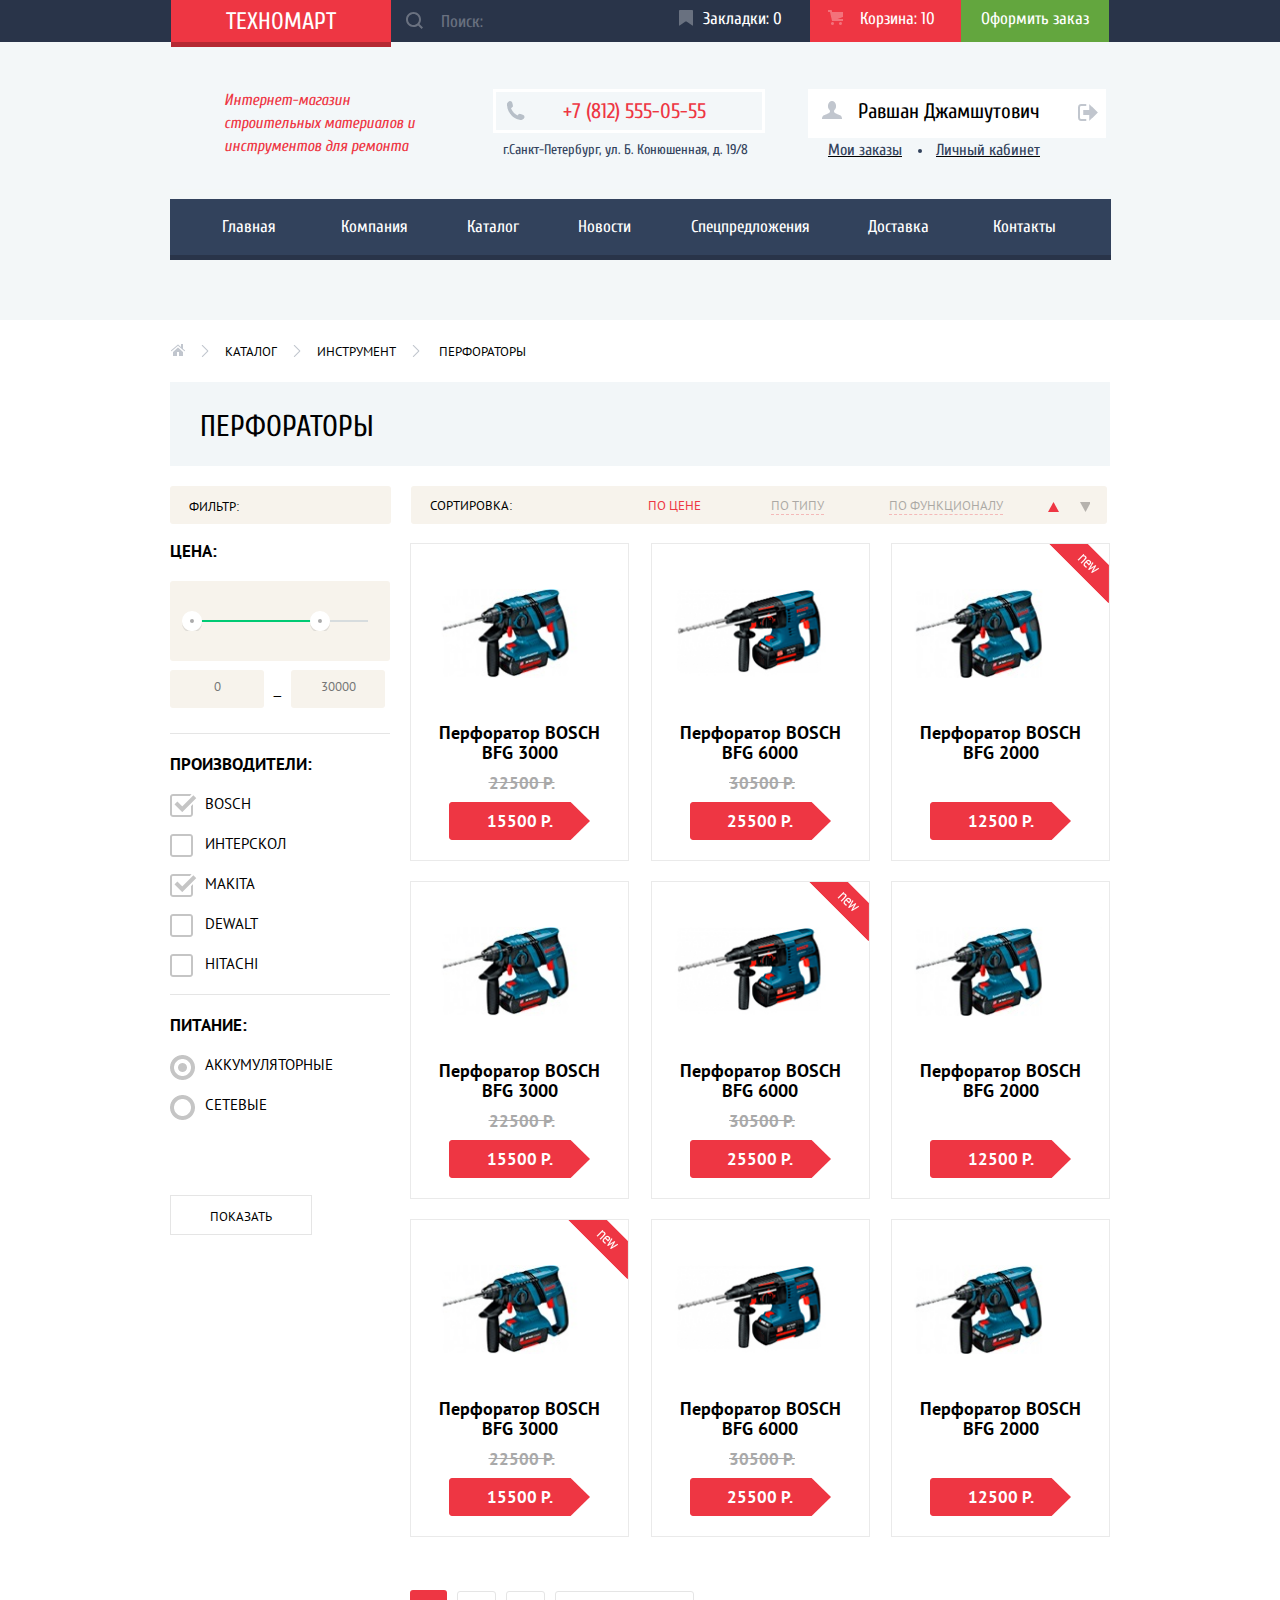
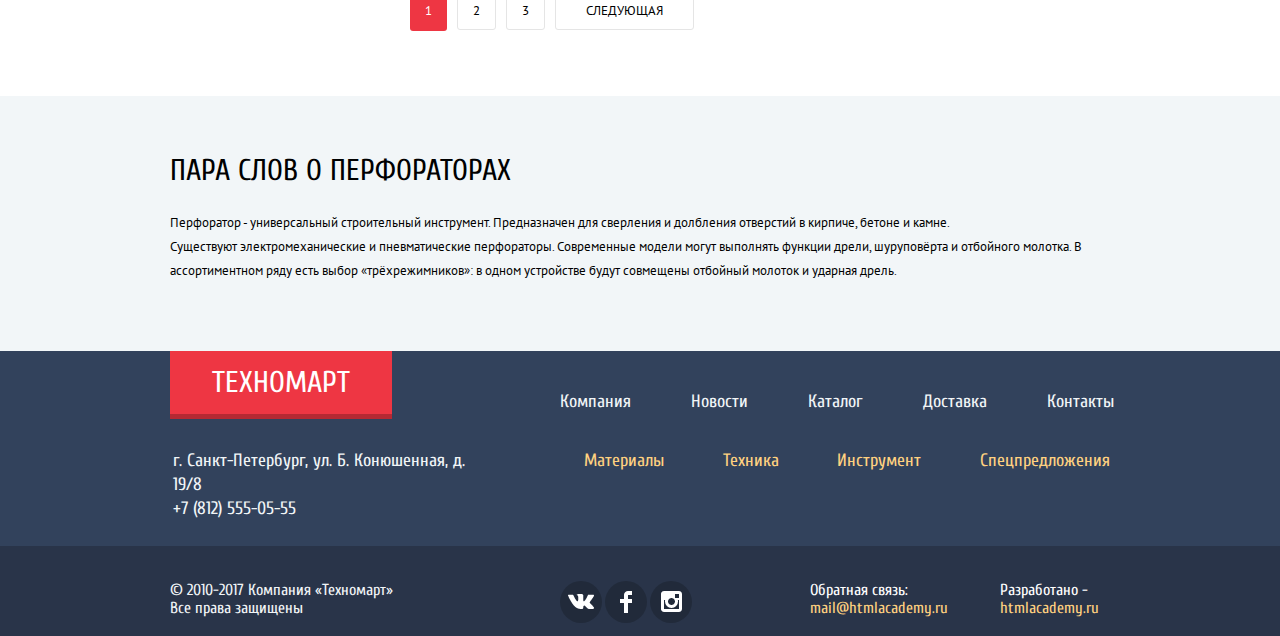
==== commit 96e9760c: "pixelperfect" ====
--- a/catalog.html
+++ b/catalog.html
@@ -36,10 +36,10 @@
             
                 <div class="wrapper-contacts">
                     <section class="header-contacts">
-                        <p class="header-info">Интернет-магазин<br> строительных материалов<br> и инструментов для ремонта</p>
-                        <div class="adress-wrap">
+                        <p class="header-info">Интернет-магазин строительных материалов и инструментов для ремонта</p>
+                        <div class="adress-wrap-inner">
                             <p class="inner-tel">+7 (812) 555-05-55</p>
-                            <p class="inner-header-adress">г.Санкт-Петербург, ул. Б.конюшенная, д.19/8</p>
+                            <p class="inner-header-adress">г.Санкт-Петербург, ул. Б. Конюшенная, д. 19/8</p>
                         </div>
                         <div class="wrapper-user-nav">
                             <ul class="user-navigation-active">
@@ -105,7 +105,7 @@
                     </ul>
                 </div>
                 
-                <div class="filter ">
+                <div class="filter">
                     <form class="filter-form" method="post" action="https://echo.htmlacademy.ru">
                             
                             <label class="price-range-label">Цена:</label>
@@ -125,7 +125,7 @@
                                 <legend>Производители:</legend>
                                 <ul>
                                     <li class="filter-option">
-                                        <input class="visually-hidden filter-checkbox " type="checkbox" name="BOSCH" id="filter-bosch">
+                                        <input class="visually-hidden filter-checkbox " type="checkbox" name="BOSCH" id="filter-bosch" checked>
                                         <label for="filter-bosch" class="label-checkbox">BOSCH</label>
                                     </li>
                                     <li class="filter-option">
@@ -133,7 +133,7 @@
                                         <label for="filter-interscol" class="label-checkbox">Интерскол</label>
                                     </li>
                                     <li class="filter-option">
-                                        <input class="visually-hidden filter-checkbox" type="checkbox" name="MAKITA" id="filter-makita" >
+                                        <input class="visually-hidden filter-checkbox" type="checkbox" name="MAKITA" id="filter-makita" checked>
                                         <label for="filter-makita" class="label-checkbox">Makita</label>
                                     </li>
                                     <li class="filter-option">
@@ -153,7 +153,7 @@
                                 <legend>Питание:</legend>
                                 <ul>
                                     <li class="filter-option">
-                                        <input class="visually-hidden filter-radio" type="radio" name="radio-value" id="filter-battery">
+                                        <input class="visually-hidden filter-radio" type="radio" name="radio-value" id="filter-battery" checked>
                                         <label for="filter-battery" class="label-radio">Аккумуляторные</label>
                                     </li>
                                     <li class="filter-option">
@@ -170,38 +170,38 @@
             
             
             
-            <section class="products catalog-list ">
+            <section class="products catalog-list container">
                 <h2 class="visually-hidden">Наши продукты</h2>
                 <div class="catalog-shadow">
-                    <ul class="products-catalog-inner">
-                        <li class="products-item-inner">
+                    <ul class="products-catalog">
+                        <li class="products-item">
                             <div class="hidden-active">
                                 <button type="button" class="button hidden-button-buy">Купить</button>
                                 <button type="button" class="button hidden-button-marker">В закладки</button>
                             </div>
                             <img src="img/product-2.jpg" alt="BOSCH BFG 3000" class="price-item" width="205" height="90">
                             <span class="product-name">
-                                Перфоратор BOSCH BFG 3000<br>
+                                Перфоратор BOSCH BFG 3000
                             </span>
                             <span class="price-del"><del>22500 Р.</del></span>
                             <span class="price">15500 Р.</span>
                         </li>
                     
                     
-                        <li class="products-item-inner">
+                        <li class="products-item">
                             <div class="hidden-active">
                                 <button type="button" class="button hidden-button-buy">Купить</button>
                                 <button type="button" class="button hidden-button-marker">В закладки</button>
                             </div>
                             <img src="img/product-3.jpg" alt="BOSCH BFG 6000" class="price-item" width="205" height="90">
                             <span class="product-name">
-                                Перфоратор BOSCH BFG 6000<br>
+                                Перфоратор BOSCH BFG 6000
                             </span>
                             <span class="price-del"><del>30500 Р.</del></span>
                             <span class="price">25500 Р.</span>
                         </li>
                      
-                        <li class="products-item-inner new-label-inner">
+                        <li class="products-item new-label-inner">
                             <div class="hidden-active">
                                 <button type="button" class="button hidden-button-buy">Купить</button>
                                 <button type="button" class="button hidden-button-marker">В закладки</button>
@@ -213,20 +213,20 @@
                             <span class="price">12500 Р.</span>
                         </li>
                     
-                        <li class="products-item-inner">
+                        <li class="products-item">
                             <div class="hidden-active">
                                 <button type="button" class="button hidden-button-buy">Купить</button>
                                 <button type="button" class="button hidden-button-marker">В закладки</button>
                             </div>
                             <img src="img/product-2.jpg" alt="BOSCH BFG 3000" class="price-item" width="205" height="90">
                             <span class="product-name">
-                                Перфоратор BOSCH BFG 3000<br>
+                                Перфоратор BOSCH BFG 3000
                             </span>
                             <span class="price-del"><del>22500 Р.</del></span>
                             <span class="price">15500 Р.</span>
                         </li>
                     
-                        <li class="products-item-inner new-label-inner">
+                        <li class="products-item new-label-inner">
                             <div class="hidden-active">
                                 <button type="button" class="button hidden-button-buy">Купить</button>
                                 <button type="button" class="button hidden-button-marker">В закладки</button>
@@ -239,7 +239,7 @@
                             <span class="price">25500 Р.</span>
                         </li>
                     
-                        <li class="products-item-inner">
+                        <li class="products-item">
                             <div class="hidden-active">
                                 <button type="button" class="button hidden-button-buy">Купить</button>
                                 <button type="button" class="button hidden-button-marker">В закладки</button>
@@ -251,33 +251,33 @@
                             <span class="price">12500 Р.</span>
                         </li>
                    
-                        <li class="products-item-inner new-label-inner">
+                        <li class="products-item new-label-inner">
                             <div class="hidden-active">
                                 <button type="button" class="button hidden-button-buy">Купить</button>
                                 <button type="button" class="button hidden-button-marker">В закладки</button>
                             </div>
                             <img src="img/product-2.jpg" alt="BOSCH BFG 3000" class="price-item" width="205" height="90">
                             <span class="product-name">
-                                Перфоратор BOSCH BFG 3000<br>
+                                Перфоратор BOSCH BFG 3000
                             </span>
                             <span class="price-del"><del>22500 Р.</del></span>
                             <span class="price">15500 Р.</span>
                         </li>
                     
-                        <li class="products-item-inner">
+                        <li class="products-item">
                             <div class="hidden-active">
                                 <button type="button" class="button hidden-button-buy">Купить</button>
                                 <button type="button" class="button hidden-button-marker">В закладки</button>
                             </div>
                             <img src="img/product-3.jpg" alt="BOSCH BFG 6000" class="price-item" width="205" height="90">
                             <span class="product-name">
-                                Перфоратор BOSCH BFG 6000<br>
+                                Перфоратор BOSCH BFG 6000
                             </span>
                             <span class="price-del"><del>30500 Р.</del></span>
                             <span class="price">25500 Р.</span>
                         </li>
                                         
-                        <li class="products-item-inner">
+                        <li class="products-item">
                             <div class="hidden-active">
                                 <button type="button" class="button hidden-button-buy">Купить</button>
                                 <button type="button" class="button hidden-button-marker">В закладки</button>
@@ -341,7 +341,7 @@
                 <section class="footer-social container">
                     <h2 class="visually-hidden">Социальные сети</h2>
                     <p class="copyright">
-                        © 2010-2017 Компания «Техномарт»<br>
+                        © 2010-2017 Компания «Техномарт»
                         Все права защищены
                     </p>
                     <ul>
@@ -351,11 +351,11 @@
                     </ul>
                     <div class="connection-wrap">
                     <p class="connection">
-                        Обратная связь:<br>
+                        Обратная связь:
                         <a href="mail@htmlacademy.ru" title="Написать нам">mail@htmlacademy.ru</a>
                     </p>
                     <p class="connection">
-                        Разработано - <br>
+                        Разработано - 
                         <a href="https://htmlacademy.ru/intensive/htmlcss" title="htmlacademy.ru">htmlacademy.ru</a>
                     </p>
                     </div>
--- a/css/style.min.css
+++ b/css/style.min.css
@@ -1 +1 @@
-.button,body{font-family:Cuprum,Arial,sans-serif}.catalog-gallery-button,.features-button,.header-user .main-logo,.name-1,.name-2,.popular-button,.popular-header{text-transform:uppercase}.popular-button,.price,.product-name,.site-nav-item{text-align:center}body{margin:0;padding:0;font-size:13px;line-height:24px;font-weight:400;color:#000;background-color:#fff}a{text-decoration:none}.footer-features a:hover,.footer-navigation a:hover,.my-orders,.personal{text-decoration:underline}img{max-width:100%;height:auto}.button{font-size:14px;line-height:18px}main h2,main h3{font-size:30px;line-height:30px}.main-header{display:flex;flex-direction:column;align-items:center}.visually-hidden:not(:focus):not(:active),input[type=checkbox].visually-hidden,input[type=radio].visually-hidden{position:absolute;margin:-1px;width:1px;height:1px;border:0;padding:0;white-space:nowrap;clip-path:inset(100%);clip:rect(0 0 0 0);overflow:hidden}.container{margin:0 auto;width:940px}.header-wrapper{width:100%;height:320px;background-color:#f3f7f8}.wrapper-user{display:flex;justify-content:center;flex-wrap:wrap;width:100%;background-color:#293449}.wrapper-contacts{display:flex;justify-content:center;flex-wrap:wrap;width:100%;background-color:#f3f7f8}.wrapper-user-nav{height:100px}.services-wrapper{width:100%;background-color:#f4f8f9}.social-wrap{width:100%;background-color:#293449}.conditions-wrap{width:100%;background-color:#32425c}.catalog-about-wrap{width:100%;background-color:#f2f6f8}.modal-overlay{position:fixed;z-index:1;top:0;left:0;display:none;width:100%;height:100%;background:rgba(0,0,0,.5)}.header-user{position:relative;z-index:1;display:flex;flex-wrap:wrap}.header-user,.header-user a{font-size:17px;line-height:18px;color:#fff}.header-user .main-logo{padding:10px 55px;height:22px;font-size:24px;line-height:24px;color:#fff;background-color:#ee3643;box-shadow:0 5px 0 0 #b52933}.main-logo:hover{background-color:#ca2c37;box-shadow:0 5px 0 0 #9a212a}.main-logo:active{background-color:#ba2732;box-shadow:0 5px 0 0 #8e1e26}.header-order-button{padding-top:10px}.header-user .full,.header-user .full:active,.header-user .full:hover{background-color:#ee3643}.header-order-button .order{padding:16px 20px 14px;width:150px;height:42px;font-size:17px;line-height:18px;background-color:#63a63e}.header-order-button:hover .order{background-color:#5fbb2d}.header-order-button:active .order{color:rgba(170,195,155,.51);background-color:#518534}.main-search{margin:0;padding:0;width:270px}.input-search{background:url(../img/icon-search.svg) 10px 13px no-repeat;background-size:17px 17px;opacity:.3}.input-search:hover{opacity:1}.input-search:active,.input-search:focus{background:url(../img/icon-search-active.svg) 10px 13px no-repeat;background-size:17px 17px;opacity:1}.input-search:active .main-search::before,.input-search:focus .main-search::before{content:"";position:absolute;z-index:3;top:13px;left:230px;display:inline-block;vertical-align:middle;padding-right:10px;width:17px;height:17px;background:url(../img/css_sprites.png) -235px -273px no-repeat}.control:hover{background-color:#212a3a}.control .input-search{position:relative;display:inline-block;vertical-align:middle;padding:0 0 0 50px;width:220px;height:42px;color:#fff;background-color:#293449;border:none}.input-search::-webkit-input-placeholder{color:#fff}.control .input-search:hover{color:#fff;background-color:#212a3a;border:none}.control .input-search:active,.control .input-search:focus{color:#000;background-color:#fff}.control:not(.main-search):active{color:rgba(162,165,169,.51);background-color:#161d29}.header-user .main-header-marker{position:relative;padding:10px 20px 10px 42px;width:87px}.main-header-marker::before{content:" ";position:absolute;top:10px;left:18px;display:block;padding-right:13px;width:14px;height:20px;background:url(../img/css_sprites.png) -272px -273px no-repeat;fill:#fff;opacity:.3}.main-header-marker:hover::before{opacity:1}.main-header-marker:active::before{opacity:.3}.main-header-sale{position:relative;padding:10px 10px 10px 50px;width:89px}.main-header-sale::before{content:"";position:absolute;top:10px;left:18px;display:block;padding-right:17px;width:15px;height:15px;background:url(../img/css_sprites.png) -202px -232px no-repeat;opacity:.3}.main-header-sale:hover::before{opacity:1}.main-header-sale:active::before{opacity:.3}.header-contacts{position:relative;display:flex;flex-wrap:wrap;margin-bottom:7px;padding-top:47px;width:940px;background-color:#f3f7f9}.inner-tel::before,.tel::before{content:"";top:9px;right:237px;background:url(../img/css_sprites.png) -316px -188px no-repeat}.header-info{max-width:205px;height:70px;margin:0 0 0 54px;font-style:italic;font-size:16px;line-height:23px;color:#ee3643}.adress-wrap{margin-left:64px;margin-right:55px;width:270px}.inner-tel,.tel{margin:0;color:#ee3643;font-style:normal;font-size:21px;line-height:21px;border:3px solid #fff;display:block}.tel{position:relative;padding:7px 38px 10px 67px;width:160px;height:21px}.tel::before{position:absolute;display:block;width:19px;height:19px}.inner-tel{position:relative;padding:9px 33px 8px 73px;width:160px;height:21px}.inner-tel::before{position:absolute;display:block;width:19px;height:19px}.header-adress,.inner-header-adress{display:block;width:265px;font-size:14px;line-height:24px;color:#32425c}.header-adress{margin-top:3px}.inner-header-adress{margin-top:5px;padding-left:15px}.user-navigation{display:flex;flex-wrap:wrap;list-style:none;padding:0}.header-login-active::before,.header-login::before{left:14px;display:block;content:""}.user-navigation a{position:relative;z-index:0;width:127px;padding:10px 24px;height:45px;font:inherit;color:#000;font-size:21px;line-height:21px;background-color:#fff}.name-1,.name-2,.product-name{font-weight:700}.header-login{margin-right:10px;margin-left:0}.login-link .header-login{position:relative;margin-left:5px;padding:10px 22px 10px 50px;width:80px}.header-login::before{position:absolute;top:14px;width:20px;height:17px;background:url(../img/css_sprites.png) -195px -273px no-repeat;opacity:.3}.header-login:hover::before{opacity:1}.header-login:active::before{opacity:.3}.header-login:hover,.header-registration:hover{color:#ee3643}.header-login:active,.header-registration:active{color:rgba(178,178,178,.3)}.user-navigation-active{position:relative;margin:0;padding:0;list-style:none}.user-navigation-active a{color:#000;width:300px;height:45px}.header-login-active::before{position:absolute;top:12px;width:20px;padding-right:15px;height:18px;background:url(../img/css_sprites.png) -74px -273px no-repeat;opacity:.3}.header-login-active:hover::before,.login-link-active .header-login-exit:hover{opacity:1}.header-login-active:active::before,.login-link-active .header-login-exit:active,.manufacturers-item:active{opacity:.3}.login-link-active{padding:12px 10px 12px 46px;height:25px;font-size:21px;line-height:21px;background-color:#fff}.login-link-active .header-login-exit{display:inline-block;vertical-align:middle;margin-left:30px;width:21px;height:17px;background:url(../img/css_sprites.png) -114px -273px no-repeat;opacity:.3}.header-login-active:active{color:rgba(178,178,178,.3)}.my-orders,.personal{display:inline-block;vertical-align:top;margin-top:3px;font-size:16px;line-height:18px}.my-orders .header-orders,.personal .header-personal{padding-left:5px;color:#32425c}.my-orders{margin-left:10px}.header-orders::after{content:"";position:relative;display:inline-block;vertical-align:middle;margin-left:16px;margin-right:7px;width:4px;height:4px;background-color:#32425c;border-radius:4px}.my-orders:hover a,.personal:hover a{color:#ee3643}.my-orders:active a,.personal:active a{color:rgba(178,178,178,.3)}.main-navigation{min-height:60px}.site-navigation{display:flex;margin:20px 0 0;padding:0;list-style:none}.site-navigation a{padding:18px 35px 19px 52px;width:55px;color:#fff;font-size:17px;line-height:17px;background-color:#32425c;border-bottom:5px solid #293449}.site-nav-item:nth-of-type(2) a{padding:18px 30px 19px;width:38px;height:2px}.site-nav-item:nth-of-type(3) a{padding:18px 36px 19px 29px;width:38px;height:2px}.site-nav-item:nth-of-type(4) a{padding:18px 13px 19px 16px;width:38px;height:2px}.site-nav-item:nth-of-type(5) a{padding:18px 34px 19px 47px;width:33px;height:2px}.site-nav-item:nth-of-type(6) a{padding-left:29px;padding-right:20px}.site-nav-item:nth-of-type(7) a{padding-left:44px;padding-right:55px}.site-navigation a:hover{background-color:#293449}.site-navigation a:active{color:rgba(134,140,149,.3);background-color:#1d2739}.features-top{margin-top:60px;margin-bottom:20px}.features-bottom{display:flex;margin-bottom:54px}.features-flex-wrap{position:relative;display:flex;flex-direction:column;justify-content:space-between;height:266px}.features-list{display:flex;flex-wrap:wrap;margin:0;padding:0;list-style:none}.features-item,.label-new{position:relative;width:300px;height:123px}.features-item:nth-of-type(-n+2),.features-item:nth-of-type(4){margin-right:20px}.features-item h3{font-size:24px;line-height:30px;padding-left:23px;padding-top:24px;margin:0;color:#fff}.features-button{position:relative;top:16px;margin-left:25px;padding:12px 24px;width:135px;height:31px;color:#fff;background-color:rgba(229,229,229,.3);border-radius:4px}.label-new::after,.materials::before{content:"";position:absolute}.features-button-instruments{padding:12px 26px}.features-button-mechanizm{left:-3px;padding:12px 30px}.features-button-sales{padding:12px 26px}.features-button-delivery{padding:12px 38px}.features-button:hover{background-color:rgba(204,204,204,.4)}.features-button:active{background-color:rgba(178,178,178,.5)}.label-new::after{top:0;right:0;display:block;width:60px;height:60px;background:url(../img/new-flag.png) no-repeat}.features-item:nth-of-type(1){background-color:#ffbf47}.features-item:nth-of-type(2){background-color:#3bbce3}.features-item:nth-of-type(3){background-color:#dc91d8}.features-bottom .features-credit{position:relative;margin-right:0;background-color:#8ed78f}.features-bottom .features-delivery{position:relative;margin-right:0;background-color:#ffc047}.materials::before{right:43px;bottom:25px;width:44px;height:65px;background:url(../img/css_sprites.png) -10px -232px no-repeat}.instruments::before,.mechanizm::after{content:"";position:absolute;bottom:30px}.instruments::before{right:27px;width:75px;height:61px;background:url(../img/css_sprites.png) -10px -151px no-repeat}.mechanizm::after{right:30px;width:78px;height:62px;background:url(../img/css_sprites.png) -171px -10px no-repeat}.delivery::after,.sales::after{content:"";position:absolute;bottom:25px}.sales::after{right:45px;width:59px;height:72px;background:url(../img/css_sprites.png) -269px -96px no-repeat}.delivery::after{right:31px;width:78px;height:63px;background:url(../img/css_sprites.png) -10px -68px no-repeat}.catalog-gallery{position:relative;margin:0 20px 0 0}.catalog-gallery-button{position:relative;z-index:11;display:block;width:134px;height:15px;padding:12px 34px;font-size:14px;line-height:18px;text-align:center;color:#fff;background-color:#ee3643;border-radius:3px}.catalog-gallery-button:hover{background-color:#ca2c37}.catalog-gallery-button:active{background-color:#ba2732}.catalog-slide .button:hover{background-color:#ca2c37}.catalog-slide .button:active{background-color:#ba2732}.catalog-slide-1,.catalog-slide-2{bottom:50px;display:none;padding-top:22px;padding-left:25px;width:595px;height:244px}.info-1,.name-1{display:block;color:#fff}.gallery-control-backward,.gallery-control-forward{z-index:11;bottom:110px;padding:10px;width:40px;height:40px;position:absolute;border:none;cursor:pointer}.gallery-control-forward{left:572px;background:url(../img/css_sprites.png) -108px -68px no-repeat}.gallery-control-backward{left:25px;background:url(../img/css_sprites.png) -105px -151px no-repeat}.slide-1{position:absolute;z-index:-1;bottom:0;left:0;width:620px;height:266px}.gallery-slide-button-1,.gallery-slide-button-2{position:absolute;bottom:36px;padding:0;width:10px;height:10px;background:url(../img/selector-2.png) no-repeat}.name-1{margin-bottom:3px;font-size:36px;line-height:36px}.info-1{margin-bottom:121px;font-size:18px;line-height:24px}.gallery-slide-button-1{left:294px;border:none}.gallery-slide-button-2{left:314px;border:none}.gallery-slide-select-1,.gallery-slide-select-2{z-index:12;bottom:36px;padding:0;width:10px;height:10px;background:url(../img/selector-1.png) no-repeat;border:none;position:absolute;display:block}.gallery-slide-select-1{left:294px}.gallery-slide-select-2{left:314px}.slide-2{position:absolute;z-index:-1;bottom:0;left:0;width:620px;height:266px}.name-2{display:block;margin-bottom:3px;font-size:36px;line-height:36px;color:#fff}.info-2,.product-name{display:block;font-size:18px}.info-2{margin-bottom:121px;line-height:24px;color:#fff}.products{min-height:450px}.popular-header{display:flex;justify-content:space-between;padding:27px 25px 26px;margin-bottom:20px;background-color:#f9f5f0}.popular-header h2{margin:0;font-weight:400;color:#32425c}.popular-button{margin-top:-7px;padding:11px 27px;min-width:200px;height:16px;color:#fff;border-radius:3px;background-color:#ee3643}.products-catalog,.products-catalog-inner{position:relative;display:flex;margin:0;padding:0;list-style:none}.popular-button:hover{background-color:#ca2c37}.popular-button:active{background-color:#ba2732}.products-catalog{flex-wrap:wrap;justify-content:space-between;align-items:flex-start}.products-catalog-inner{flex-wrap:wrap;align-items:flex-start;justify-content:flex-start}.products-item,.products-item-inner{position:relative;display:flex;margin-bottom:20px;width:203px;height:266px;border:1px solid #eaeaea}.products-item{flex-direction:column;justify-content:flex-end;padding:45px 7px 15px}.products-item-inner{flex-direction:column;margin-right:20px;padding:35px 7px 15px}.products-item-inner:nth-of-type(3n){margin-right:0}.products-item img,.products-item-inner img{margin-bottom:43px;max-width:100%;height:auto}.catalog-shadow{font-family:"PT Sans",Arial,sans-serif}.catalog-shadow .products-item-inner:hover,.catalog-shadow .products-item:hover{box-shadow:0 5px 20px 0 #b4b8bf}.product-name{margin-bottom:13px;padding:5px 12px 0;line-height:20px}.price,.price-del{display:block;font-weight:700;font-size:17px;line-height:18px}.price-del{align-self:center;margin-bottom:12px;padding-left:10px;width:80px;color:#a9a9a9}.price{margin:auto auto 0;padding-top:10px;width:141px;height:38px;color:#fff;background:url(../img/css_sprites.png) -10px -10px no-repeat}.price:hover{cursor:pointer}.hidden-active{position:absolute;z-index:1;top:10px;left:0;display:none;padding-left:41px;padding-top:30px;width:174px;height:130px;background:#fff}.hidden-button-buy,.hidden-button-marker{padding:7px 0;width:129px;font-family:Cuprum,Arial,sans-serif;text-transform:uppercase}.products-item-inner:hover .hidden-active,.products-item:hover .hidden-active{display:block}.products-item-inner: hover,.products-item:hover{height:264px}.hidden-button-buy{margin:7px auto;color:#fff;background-color:#63a63e;border:none;border-radius:4px;box-shadow:0 3px 0 0 #367315}.hidden-button-marker{margin:0 auto;background-color:#fff;color:#32425c;border:3px solid #63a63e;border-radius:4px}.services-right-description,.services-top p{font-family:"PT Sans",Arial,sans-serif}.hidden-button-marker:hover{border:3px solid #32425c}.hidden-button-marker:active{color:#c1c6ce;border:3px solid #c1c6ce}.hidden-button-buy:hover{background-color:#5fbb2d;box-shadow:0 3px 0 0 #367315}.hidden-button-buy:active{background-color:#518534}.new-label-inner::after,.new-label::after{content:"";position:absolute;z-index:1;left:158px;width:60px;height:60px;background:url(../img/new-flag.png) no-repeat}.new-label::after{bottom:267px}.new-label-inner::after{bottom:257px}.products-item:hover .new-label::after{bottom:250px}.manufacturers{margin-bottom:65px;min-height:420px}.manufacturers-catalog{display:flex;flex-wrap:wrap;justify-content:space-between;margin:0;padding:0;list-style:none}.manufacturers-item{display:flex;justify-content:center;align-items:center;margin-bottom:20px;width:220px;height:143px;border:1px solid #ebebeb}.footer-conditions,.info-wrap{justify-content:space-between}.manufacturers-item:hover{box-shadow:0 5px 20px 0 #b4b8bf}.services{position:relative;margin-bottom:80px;padding-top:65px;height:457px;background-color:#f4f7f9}.services-top{width:425px}.services-top p{margin-bottom:50px}.services-left{position:relative;margin-right:82px;width:240px}.services-wrap{display:flex}.shadow{position:absolute;top:-25px;left:230px}.services-right-credit,.services-right-delivery,.services-right-guarantee{display:none;padding-top:10px}.services-right-description{position:relative;z-index:2;display:block}.services-right-credit::after,.services-right-delivery::after,.services-right-guarantee::after{z-index:1;display:block;position:absolute;content:""}.modal-form label,.services h3:first-of-type,div[class*=services-right] .right-caption{font-family:Cuprum,Arial,sans-serif}.services-right-delivery::after{bottom:1px;right:0;width:468px;height:261px;background:url(../img/services-1.png) no-repeat}.services-right-credit::after{bottom:3px;right:-8px;width:465px;height:285px;background:url(../img/services-3.png) no-repeat}.services-right-guarantee::after{bottom:0;right:-7px;width:389px;height:283px;background:url(../img/services-2.png) no-repeat}.services-right-delivery p{width:275px}.services-right-credit p{width:280px}.services-list{padding:0;list-style:none}.services-item a,.services-item-active a{padding-top:15px;padding-left:22px;width:218px;height:45px;font-size:21px;font-weight:700;line-height:30px;display:block}.services-item a{color:#fff;background-color:#32425c}.border{border-top:1px solid #4e637b}.services-item a:focus,.services-item a:hover{background-color:#293449}.services-item a:active,.services-item-active a,.services-item-active a:active,.services-item-active a:focus,.services-item-active a:hover{background-color:#fff;color:#32425c}.services-shadow{position:absolute;top:-40px;left:230px}.services h3{text-transform:uppercase;font-weight:400}.services h3:first-of-type{margin:0 0 28px;font-size:30px;line-height:30px}div[class*=services-right] .right-caption{text-transform:uppercase;font-size:36px;line-height:36px;color:#32425c}.about p,.contacts p{font-family:"PT Sans",Arial,sans-serif}.services-credit-button{display:block;margin-top:27px;padding:10px 45px;color:#fff;background-color:#ff5357;border:none;border-radius:3px}.services-credit-button:hover{background-color:#ca2c37}.services-credit-button:active{background-color:#ba2732}.about h2{text-transform:uppercase;font-weight:400}.about p{margin-top:25px}.info-wrap{display:flex;margin-bottom:86px;min-height:315px}.info-wrap h2{margin-top:0}.about{width:543px}.about-delivery{margin:20px 0 0;padding-left:35px;list-style:none}.about-delivery-item{position:relative;font-size:18px;line-height:20px}.about-button,.contacts-button{display:block;font-size:14px;line-height:18px;border-radius:3px;color:#fff;text-transform:uppercase;text-align:center}.about-delivery-item:not(:last-child){margin-bottom:20px}.about-delivery-item::before{content:"";position:absolute;left:-38px;top:10px;display:block;margin-bottom:10px;width:25px;height:2px;background-color:#ee3643}.about-button{margin-top:33px;padding:10px;width:200px;height:19px;background-color:#ee3643}.about-button:hover{background-color:#ca2c37}.about-button:active{background-color:#ba2732}.contacts h2{text-transform:uppercase;font-weight:400}.contacts p{margin-bottom:75px;margin-top:0}.contacts-button{margin-top:29px;padding:12px 29px;width:240px;height:15px;background-color:#ee3643}.contacts-button:hover{background-color:#ca2c37}.contacts-button:active{background-color:#ba2732}.main-footer{margin:0 auto}.footer-logo-wrap{padding-top:17px}.main-footer-logo{padding:14px 42px;height:31px;width:200px;color:#fff;text-transform:uppercase;font-size:30px;line-height:30px;background-color:#ee3643;box-shadow:0 5px 0 0 #b52933}.footer-features,.footer-navigation{padding:0;display:flex;list-style:none}.footer-contacts,.footer-features a,.footer-navigation a{font-size:18px;line-height:24px}.main-footer-logo:hover{background-color:#ca2c37;box-shadow:0 5px 0 0 #9a212a}.main-footer-logo:active{background-color:#ba2732;box-shadow:0 5px 0 0 #8e1e26}.footer-conditions{display:flex;height:195px;background-color:#32425c;color:#f1f5f7}.footer-contacts{margin-top:49px}.footer-navigation{justify-content:space-between;margin-top:39px}.footer-navigation a{margin-right:60px;color:#f1f5f7}.footer-features{flex-wrap:wrap;justify-content:space-between;margin-top:34px}.footer-features a{color:#ffd180}.footer-features li:first-child{margin-left:24px}.footer-features a:active,.footer-navigation a:active{text-decoration:none;opacity:.5}.footer-features,.footer-navigation{bottom:125px;width:550px}.footer-social{display:flex;padding-top:35px;background-color:#293449;color:#f1f5f7}.footer-social ul{display:flex;margin-right:115px;margin-top:0;padding:0;list-style:none}.footer-social p{margin:0;font-size:16px;line-height:18px}.footer-social .copyright{display:block;margin-right:160px}.social-button a{display:block;margin-right:5px;width:42px;height:42px;background:url(../img/css_sprites.png) -148px -219px no-repeat #212a3a;border-radius:42px}.social-button:nth-of-type(2) a{background:url(../img/css_sprites.png) -340px 0 no-repeat #212a3a}.social-button:nth-of-type(3) a{background:url(../img/css_sprites.png) -104px -222px no-repeat #212a3a}.social-button a:active,.social-button a:hover{background-color:#ee3643}.connection-wrap{display:flex;flex-wrap:wrap}.connection{color:#fff}.connection-wrap .connection:not(:first-child){margin-left:53px}.connection a{color:#ffd180;font-size:16px;line-height:18px}.connection a:hover{text-decoration:underline}.connection a:active{color:#ee3643;text-decoration:none}.modal-map{position:fixed;z-index:110;left:50%;top:50px;display:none;margin-left:-450px;height:446px;box-shadow:5px 0 20px 0 #111720}.modal-buy,.modal-contacts{box-shadow:0 10px 30px 0 #111720,0 -112px 0 0 #f4f4f4 inset}.modal-map-close{position:absolute;bottom:415px;left:910px;display:block;padding:10px;width:21px;height:21px;background:url(../img/css_sprites.png) -74px -232px no-repeat;border:none}.contacts-wrap{display:flex;width:482px;height:85px;justify-content:space-between}.contacts{height:330px}.modal-contacts{position:fixed;z-index:111;left:50%;top:100px;display:none;margin-left:-300px;padding:46px 80px 36px;width:461px;height:350px;background-color:#fff;border-top:7px solid #ff5357}.button-sybmit-wrap{margin-top:32px;padding-top:36px;padding-left:80px;width:540px;height:112px;background-color:#f4f4f4}.modal-form label{font-size:18px;line-height:18px}.breadcrumbs,.filter,.filter-block,.filter-button,.modal-form input,.modal-form textarea{font-family:"PT Sans",Arial,sans-serif}.modal-form input{width:204px;height:9px}.modal-form input,.modal-form textarea{padding-top:13px;padding-left:16px;padding-bottom:13px;font-size:13px;line-height:18px;border:2px solid #dee3e4}.modal-form input:hover,.modal-form textarea:hover{border:2px solid #b5b5b5}.modal-form input:focus,.modal-form textarea:focus{border:2px solid #ee3643}.modal-button-sybmit{display:block;padding:12px 202px;background-color:#ee3643;color:#fff;border:none;border-radius:3px}.modal-button-sybmit:hover{background-color:#ca2c37}.modal-button-sybmit:active{background-color:#ba2732}.modal-contacts-close{position:absolute;z-index:111;bottom:401px;left:589px;display:block;padding:10px;width:21px;height:21px;background:url(../img/css_sprites.png) -74px -232px no-repeat;border:none}.catalog-item-name{background-color:#f2f6f8;text-transform:uppercase}.catalog-item-name h1{margin:0;padding:30px 100% 30px 30px;font-weight:400;font-size:30px;line-height:30px}.breadcrumbs a,.filter-block{font-size:13px;line-height:18px;text-transform:uppercase}.breadcrumbs{position:relative;display:flex;margin-top:20px;margin-bottom:18px;padding:0;list-style:none}.breadcrumbs a{color:#000}.bread-item:not(:last-child) a::after{content:"";position:relative;bottom:2px;display:inline-block;vertical-align:middle;margin-right:16px;margin-left:16px;width:8px;height:12px;background:url(../img/css_sprites.png) -355px -112px no-repeat}.filter p,.filter-block{background-color:#f7f3ec}.filter-block{display:block;margin:20px 0 0;padding:12px 150px 12px 19px;width:52px;height:14px;border-radius:3px}.filter-wrap{display:flex;flex-wrap:wrap}.filter-option{width:180px}.filter-form{margin-right:0;width:220px}.filter label{position:relative;display:block;margin-bottom:20px;padding-left:35px;background:#fff;min-width:180px;font-size:17px;line-height:30px;font-weight:700;text-transform:uppercase;cursor:pointer}.filter .price-range-label{margin-bottom:15px;padding-left:0}.label-checkbox::before{content:"";position:absolute;z-index:0;left:0;display:block;width:23px;height:23px;background:url(../img/css_sprites.png) -147px -151px no-repeat}input[type=checkbox]:checked+.label-checkbox::before{content:"";position:absolute;z-index:7;left:0;display:block;width:27px;height:23px;background:url(../img/css_sprites.png) -269px -188px no-repeat}.label-radio::before,input[type=radio]:checked+.label-radio::before{position:absolute;left:0;display:block;width:25px;height:25px;content:""}.label-radio::before{background:url(../img/css_sprites.png) -216px -92px no-repeat}input[type=radio]:checked+.label-radio::before{z-index:8;background:url(../img/css_sprites.png) -171px -92px no-repeat}.price-range{width:220px;height:80px}.range-style span{font-size:17px;line-height:18px}.range-style{position:relative;padding-top:39px;padding-bottom:39px;padding-left:25px;background-color:#f7f3ec;border-radius:3px}.scale{width:173px;height:2px;background-color:#d7dcde}.bar{width:131px;height:2px;background-color:#00ca74}.range-toggle-max,.range-toggle-min{bottom:30px;background:url(../img/css_sprites.png) -190px -151px no-repeat;position:absolute}.range-toggle{width:20px;height:20px}.range-toggle-min{left:12px}.range-toggle-max{right:60px}.filter-form input[type=text]{display:inline-block;vertical-align:middle;margin:9px 0 25px;padding:9px 0 14px;width:94px;height:15px;border:0;color:#000;text-align:center}.filter-form span{margin-left:5px;margin-right:5px}.first-range,.second-range{display:block;border-radius:3px;background-color:#f7f3ec}.first-range{margin-right:9px;padding:10px 43px}.second-range{padding:10px 27px;margin-left:8px}.fieldset-style{border:none;border-top:1px solid #e5e5e5}.fieldset-style ul{padding:0;margin:0;list-style:none}.fieldset-style fieldset{margin:0;padding:0;max-width:220px;border:none}.fieldset-style legend{padding-top:15px;padding-bottom:15px;text-transform:uppercase;font-weight:700;font-size:17px;line-height:30px}.filter-option label{display:inline-block;vertical-align:middle;max-width:180px;font-weight:400;font-size:15px;line-height:20px}.filter-button,.paginator-item a,.sort-item a,.sort-section,.sort-section p{font-size:13px;line-height:18px}.filter-button{margin-top:60px;padding:12px 39px 8px;text-transform:uppercase;border:1px solid #e5e5e5;background-color:#fff}.filter-button:focus,.filter-button:hover{border:1px solid #bdc6ca}.filter-button:active{border:1px solid #ee3744}.sort,.sort-section{background-color:#f7f3ec;border-radius:3px;font-family:"PT Sans",Arial,sans-serif;text-transform:uppercase}.sort-section{display:flex;margin:20px 0 7px 20px;padding:11px 17px 6px 19px;width:660px;height:21px}.paginator-list,.sort{padding:0;list-style:none}.sort-item .sort-down-button,.sort-item .sort-up-button{width:11px;display:block;height:18px;text-decoration:none}.sort-section p{display:block;margin:0 135px 0 0}.sort{display:flex;margin:0}.sort-item:nth-of-type(1){margin-right:60px}.sort-item:nth-of-type(2){margin-right:50px}.sort-item:nth-of-type(3){margin-right:40px}.sort-item:nth-of-type(4){margin-right:19px}.sort-item a{margin-bottom:12px;height:12px;font-family:"PT Sans",Arial,sans-serif;color:#000;border-bottom:1px dashed #ee3643;opacity:.3}.sort-item .sort-button-active{color:#ee3643;opacity:1;border:none}.sort-item a:hover{text-decoration:underline;text-decoration-color:#ee3643;border:none;opacity:1}.sort-item a:active{text-decoration:none;color:#ee3643}.sort-item .sort-up-button{background:url(../img/icon-up-dir-active.svg) no-repeat;border:none;opacity:1}.sort-item .sort-down-button{background:url(../img/icon-down-dir.svg) no-repeat;border:none;opacity:.3}.paginator-list{display:flex;flex-wrap:wrap;margin-top:36px}.paginator-item a{margin-right:10px;padding:10px 15px;color:#000;text-transform:uppercase;background-color:#fff;border:1px solid #e5e5e5;border-radius:3px}.paginator-item:last-child a{padding:10px 30px}.paginator-item a:hover{border:1px solid #bdc6ca}.paginator-item a:active{border:1px solid #ee3643}.paginator-item-current a{margin-right:10px;padding:12px 15px;color:#fff;background-color:#ee3643;border-radius:3px}.catalog-about h2{font-family:Cuprum,Arial,sans-serif;text-transform:uppercase;font-weight:400}.catalog-about,.catalog-list{font-family:"PT Sans",Arial,sans-serif}.catalog-about{margin-top:60px;padding-top:35px;padding-bottom:55px;background-color:#f2f6f8}.catalog-list{margin-left:20px;margin-top:12px;width:700px}.modal-form h3{margin:0 0 108px 95px;font-size:30px;line-height:30px}.modal-form h3::before{content:"";position:absolute;left:80px;top:48px;display:block;width:66px;height:66px;background:url(../img/css_sprites.png) -269px -10px no-repeat}.modal-buy{position:fixed;z-index:111;top:100px;left:50%;display:none;margin-left:-300px;padding-top:68px;padding-left:80px;width:560px;height:217px;background-color:#fff;border-top:7px solid #ee3643}.modal-show,.show{display:block}.modal-button-buy{margin-right:20px;padding:11px 61px;color:#fff;text-transform:uppercase;background-color:#ee3643;border:none;border-radius:3px}.modal-button-buy:hover{background-color:#ca2c37}.modal-button-buy:active{background-color:#ba2732}.modal-button-continue{padding:11px 51px;background-color:#fff;border:none;border-radius:3px;text-transform:uppercase;color:#000}.modal-button-close{position:absolute;z-index:111;top:9px;right:9px;display:block;padding:10px;width:21px;height:21px;background:url(../img/css_sprites.png) -74px -232px no-repeat;border:none}@keyframes bounce{0%{transform:translateY(-2000px)}70%{transform:translateY(60px}90%{transform:translateY(-20px)}100%{transform:translateY(0)}}@keyframes shake{0 100%{transform:translateX(0)}10% 30% 50% 70% 90%{transform:translateX(-10px)}20% 40% 60% 80%{transform:translateX(10px)}}.modal-show{animation-name:bounce;animation-duration:.3s}+.button,body{font-family:Cuprum,Arial,sans-serif}.catalog-gallery-button,.features-button,.header-user .main-logo,.name-1,.name-2,.popular-button,.popular-header{text-transform:uppercase}.popular-button,.price,.product-name,.site-nav-item{text-align:center}body{margin:0;padding:0;font-size:13px;line-height:24px;font-weight:400;color:#000;background-color:#fff}a{text-decoration:none}.footer-features a:hover,.footer-navigation a:hover,.my-orders,.personal{text-decoration:underline}img{max-width:100%;height:auto}.button{font-size:14px;line-height:18px}main h2,main h3{font-size:30px;line-height:30px}.main-header{display:flex;flex-direction:column;align-items:center}.visually-hidden:not(:focus):not(:active),input[type=checkbox].visually-hidden,input[type=radio].visually-hidden{position:absolute;margin:-1px;width:1px;height:1px;border:0;padding:0;white-space:nowrap;clip-path:inset(100%);clip:rect(0 0 0 0);overflow:hidden}.container{margin:0 auto;width:940px}.header-wrapper{width:100%;height:320px;background-color:#f3f7f8}.wrapper-user{display:flex;justify-content:center;flex-wrap:wrap;width:100%;background-color:#293449}.wrapper-contacts{display:flex;justify-content:center;flex-wrap:wrap;width:100%;background-color:#f3f7f8}.wrapper-user-nav{height:100px}.services-wrapper{width:100%;background-color:#f4f8f9}.social-wrap{width:100%;background-color:#293449}.conditions-wrap{width:100%;background-color:#32425c}.catalog-about-wrap{width:100%;background-color:#f2f6f8}.modal-overlay{position:fixed;z-index:1;top:0;left:0;display:none;width:100%;height:100%;background:rgba(0,0,0,.5)}.header-user{position:relative;z-index:1;display:flex;flex-wrap:wrap}.header-user,.header-user a{font-size:17px;line-height:18px;color:#fff}.header-user .main-logo{padding:10px 55px;height:22px;font-size:24px;line-height:24px;color:#fff;background-color:#ee3643;box-shadow:0 5px 0 0 #b52933}.main-logo:hover{background-color:#ca2c37;box-shadow:0 5px 0 0 #9a212a}.main-logo:active{background-color:#ba2732;box-shadow:0 5px 0 0 #8e1e26}.header-order-button{padding-top:10px}.header-user .full,.header-user .full:active,.header-user .full:hover{background-color:#ee3643}.header-order-button .order{padding:16px 20px 14px;width:150px;height:42px;font-size:17px;line-height:18px;background-color:#63a63e}.header-order-button:hover .order{background-color:#5fbb2d}.header-order-button:active .order{color:rgba(170,195,155,.51);background-color:#518534}.main-search{margin:0;padding:0;width:270px}.input-search{background:url(../img/icon-search.svg) 15px 12px no-repeat;background-size:17px 17px;opacity:.3}.input-search:hover{opacity:1}.input-search:active,.input-search:focus{background:url(../img/icon-search-active.svg) 10px 13px no-repeat;background-size:17px 17px;opacity:1}.input-search:active .main-search::before,.input-search:focus .main-search::before{content:"";position:absolute;z-index:3;top:13px;left:230px;display:inline-block;vertical-align:middle;padding-right:10px;width:17px;height:17px;background:url(../img/css_sprites.png) -235px -273px no-repeat}.control:hover{background-color:#212a3a}.control .input-search{position:relative;display:inline-block;vertical-align:middle;padding:0 0 0 50px;width:220px;height:42px;color:#fff;background-color:#293449;border:none}.input-search::-webkit-input-placeholder{color:#fff}.control .input-search:hover{color:#fff;background-color:#212a3a;border:none}.control .input-search:active,.control .input-search:focus{color:#000;background-color:#fff}.control:not(.main-search):active{color:rgba(162,165,169,.51);background-color:#161d29}.header-user .main-header-marker{position:relative;padding:10px 20px 10px 42px;width:87px}.main-header-marker::before{content:" ";position:absolute;top:10px;left:18px;display:block;padding-right:13px;width:14px;height:20px;background:url(../img/css_sprites.png) -272px -273px no-repeat;fill:#fff;opacity:.3}.main-header-marker:hover::before{opacity:1}.main-header-marker:active::before{opacity:.3}.main-header-sale{position:relative;padding:10px 12px 10px 50px;width:89px}.main-header-sale::before{content:"";position:absolute;top:10px;left:18px;display:block;padding-right:17px;width:15px;height:15px;background:url(../img/css_sprites.png) -202px -232px no-repeat;opacity:.3}.main-header-sale:hover::before{opacity:1}.main-header-sale:active::before{opacity:.3}.header-contacts{position:relative;display:flex;flex-wrap:wrap;margin-bottom:7px;padding-top:47px;width:940px;background-color:#f3f7f9}.inner-tel::before,.tel::before{content:"";top:9px;right:237px;background:url(../img/css_sprites.png) -316px -188px no-repeat}.header-info{max-width:205px;height:70px;margin:0 0 0 54px;font-style:italic;font-size:16px;line-height:23px;color:#ee3643}.adress-wrap{margin-left:64px;margin-right:55px;width:270px}.adress-wrap-inner{margin-left:64px;margin-right:45px;width:270px}.inner-tel,.tel{margin:0;color:#ee3643;font-style:normal;font-size:21px;line-height:21px;border:3px solid #fff;display:block}.tel{position:relative;padding:7px 38px 10px 67px;width:160px;height:21px}.tel::before{position:absolute;display:block;width:19px;height:19px}.inner-tel{position:relative;padding:9px 39px 8px 67px;width:160px;height:21px}.inner-tel::before{position:absolute;display:block;width:19px;height:19px}.header-adress,.inner-header-adress{display:block;width:265px;font-size:14px;line-height:24px;color:#32425c}.header-adress{margin-top:3px;padding-left:5px}.inner-header-adress{margin-top:5px;padding-left:10px}.user-navigation{display:flex;flex-wrap:wrap;list-style:none;padding:0}.header-login-active::before,.header-login::before{top:12px;display:block;content:""}.user-navigation a{position:relative;z-index:0;width:127px;padding:10px 20px 10px 28px;height:45px;font:inherit;color:#000;font-size:21px;line-height:21px;background-color:#fff}.name-1,.name-2,.product-name{font-weight:700}.header-login{margin-right:10px;margin-left:0}.login-link .header-login{position:relative;margin-left:5px;padding:10px 22px 10px 52px;width:80px}.header-login::before{position:absolute;left:17px;width:20px;height:17px;background:url(../img/css_sprites.png) -195px -273px no-repeat;opacity:.3}.header-login:hover::before{opacity:1}.header-login:active::before{opacity:.3}.header-login:hover,.header-registration:hover{color:#ee3643}.header-login:active,.header-registration:active{color:rgba(178,178,178,.3)}.user-navigation-active{position:relative;margin:0;padding:0;list-style:none}.user-navigation-active a{color:#000;width:300px;height:45px}.header-login-active::before{position:absolute;left:14px;width:20px;padding-right:15px;height:18px;background:url(../img/css_sprites.png) -74px -273px no-repeat;opacity:.3}.header-login-active:hover::before,.login-link-active .header-login-exit:hover{opacity:1}.header-login-active:active::before,.login-link-active .header-login-exit:active,.manufacturers-item:active{opacity:.3}.login-link-active{padding:12px 8px 12px 50px;height:25px;font-size:21px;line-height:21px;background-color:#fff}.login-link-active .header-login-exit{display:inline-block;vertical-align:middle;margin-left:32px;width:21px;height:17px;background:url(../img/css_sprites.png) -114px -273px no-repeat;opacity:.3}.header-login-active:active{color:rgba(178,178,178,.3)}.my-orders,.personal{display:inline-block;vertical-align:top;margin-top:3px;font-size:16px;line-height:18px}.my-orders .header-orders,.personal .header-personal{padding-left:10px;color:#32425c}.personal .header-personal{padding-left:4px}.my-orders{margin-left:10px}.header-orders::after{content:"";position:relative;display:inline-block;vertical-align:middle;margin-left:16px;margin-right:7px;width:4px;height:4px;background-color:#32425c;border-radius:4px}.my-orders:hover a,.personal:hover a{color:#ee3643}.my-orders:active a,.personal:active a{color:rgba(178,178,178,.3)}.main-navigation{min-height:60px}.site-navigation{display:flex;margin:20px 0 0;padding:0;list-style:none}.site-navigation a{padding:18px 35px 19px 52px;width:55px;color:#fff;font-size:17px;line-height:17px;background-color:#32425c;border-bottom:5px solid #293449}.site-nav-item:nth-of-type(2) a{padding:18px 30px 19px;width:38px}.site-nav-item:nth-of-type(3) a{padding:18px 39px 19px 29px;width:38px}.site-nav-item:nth-of-type(4) a{padding:18px 8px 19px 20px;width:38px}.site-nav-item:nth-of-type(5) a{padding:18px 29px 19px 52px;width:33px}.site-nav-item:nth-of-type(6) a{padding-left:29px;padding-right:20px}.site-nav-item:nth-of-type(7) a{padding-left:44px;padding-right:55px}.site-navigation a:hover{background-color:#293449}.site-navigation a:active{color:rgba(134,140,149,.3);background-color:#1d2739}.features-top{margin-top:60px;margin-bottom:20px}.features-bottom{display:flex;margin-bottom:54px}.features-flex-wrap{position:relative;display:flex;flex-direction:column;justify-content:space-between;height:266px}.features-list{display:flex;flex-wrap:wrap;margin:0;padding:0;list-style:none}.features-item,.label-new{position:relative;width:300px;height:123px}.features-item:nth-of-type(-n+2),.features-item:nth-of-type(4){margin-right:20px}.features-item h3{font-size:24px;line-height:30px;padding-left:23px;padding-top:20px;margin:0;color:#fff}.features-button{position:relative;top:18px;margin-left:25px;padding:12px 24px;width:135px;height:31px;color:#fff;background-color:rgba(229,229,229,.3);border-radius:4px}.label-new::after,.materials::before{content:"";position:absolute}.features-button-instruments{padding:12px 26px}.features-button-mechanizm{left:-3px;padding:12px 30px}.features-button-sales{margin-left:23px;padding:12px 24px}.features-button-delivery{margin-left:23px;padding:12px 38px}.features-button:hover{background-color:rgba(204,204,204,.4)}.features-button:active{background-color:rgba(178,178,178,.5)}.label-new::after{top:0;right:0;display:block;width:60px;height:60px;background:url(../img/new-flag.png) no-repeat}.features-item:nth-of-type(1){background-color:#ffbf47}.features-item:nth-of-type(2){background-color:#3bbce3}.features-item:nth-of-type(3){background-color:#dc91d8}.features-bottom .features-credit{position:relative;margin-right:0;background-color:#8ed78f}.features-bottom .features-delivery{position:relative;margin-right:0;background-color:#ffc047}.materials::before{right:43px;bottom:25px;width:44px;height:65px;background:url(../img/css_sprites.png) -10px -232px no-repeat}.instruments::before,.mechanizm::after{content:"";position:absolute;bottom:30px}.instruments::before{right:27px;width:75px;height:61px;background:url(../img/css_sprites.png) -10px -151px no-repeat}.mechanizm::after{right:30px;width:78px;height:62px;background:url(../img/css_sprites.png) -171px -10px no-repeat}.delivery::after,.sales::after{position:absolute;bottom:25px;content:""}.sales::after{right:45px;width:59px;height:72px;background:url(../img/css_sprites.png) -269px -96px no-repeat}.delivery::after{right:31px;width:78px;height:63px;background:url(../img/css_sprites.png) -10px -68px no-repeat}.catalog-gallery{position:relative;margin:0 20px 0 0}.catalog-gallery-button{position:relative;z-index:11;display:block;width:134px;height:15px;padding:10px 30px;font-size:14px;line-height:18px;text-align:center;color:#fff;background-color:#ee3643;border-radius:3px}.catalog-gallery-button:hover{background-color:#ca2c37}.catalog-gallery-button:active{background-color:#ba2732}.catalog-slide .button:hover{background-color:#ca2c37}.catalog-slide .button:active{background-color:#ba2732}.catalog-slide-1,.catalog-slide-2{bottom:50px;display:none;padding-top:22px;padding-left:25px;width:595px;height:244px}.info-1,.name-1{display:block;color:#fff}.gallery-control-backward,.gallery-control-forward{z-index:11;bottom:110px;padding:10px;width:40px;height:40px;position:absolute;border:none;cursor:pointer}.gallery-control-forward{left:572px;background:url(../img/css_sprites.png) -108px -68px no-repeat}.gallery-control-backward{left:25px;background:url(../img/css_sprites.png) -105px -151px no-repeat}.slide-1{position:absolute;z-index:-1;bottom:0;left:0;width:620px;height:266px}.gallery-slide-button-1,.gallery-slide-button-2{position:absolute;bottom:36px;padding:0;width:10px;height:10px;background:url(../img/selector-2.png) no-repeat}.name-1{margin-bottom:3px;font-size:36px;line-height:36px}.info-1{margin-bottom:121px;font-size:18px;line-height:24px}.gallery-slide-button-1{left:294px;border:none}.gallery-slide-button-2{left:314px;border:none}.gallery-slide-select-1,.gallery-slide-select-2{z-index:12;bottom:36px;padding:0;width:10px;height:10px;background:url(../img/selector-1.png) no-repeat;border:none;position:absolute;display:block}.gallery-slide-select-1{left:294px}.gallery-slide-select-2{left:314px}.slide-2{position:absolute;z-index:-1;bottom:0;left:0;width:620px;height:266px}.name-2{display:block;margin-bottom:3px;font-size:36px;line-height:36px;color:#fff}.info-2,.product-name{display:block;font-size:18px}.info-2{margin-bottom:121px;line-height:24px;color:#fff}.products{min-height:450px}.popular-header{display:flex;justify-content:space-between;padding:28px 25px;margin-bottom:20px;background-color:#f9f5f0}.popular-header h2{margin:0;font-weight:400;color:#32425c}.popular-button{margin-top:-7px;padding:11px 27px;min-width:200px;height:16px;color:#fff;border-radius:3px;background-color:#ee3643}.products-catalog,.products-catalog-inner{margin:0;padding:0;position:relative;display:flex;list-style:none}.popular-button:hover{background-color:#ca2c37}.popular-button:active{background-color:#ba2732}.products-catalog{flex-wrap:wrap;justify-content:space-between;align-items:flex-start}.products-catalog-inner{flex-wrap:wrap;align-items:flex-start;justify-content:flex-start}.products-item{position:relative;display:flex;flex-direction:column;justify-content:flex-end;margin-bottom:20px;padding:45px 7px 5px;width:203px;height:266px;border:1px solid #eaeaea}.products-item-inner:nth-of-type(3n){margin-right:0}.products-item img,.products-item-inner img{margin-bottom:40px;max-width:100%;height:auto}.catalog-shadow{font-family:"PT Sans",Arial,sans-serif}.catalog-shadow .products-item-inner:hover,.catalog-shadow .products-item:hover{box-shadow:0 5px 20px 0 #b4b8bf}.product-name{margin-bottom:10px;padding:5px 12px 0;line-height:20px}.price,.price-del{display:block;font-weight:700;font-size:17px;line-height:18px}.price-del{align-self:center;padding-left:18px;padding-top:1px;width:80px;color:#a9a9a9}.price{margin:auto auto 5px;padding-top:10px;width:141px;height:38px;color:#fff;background:url(../img/css_sprites.png) -10px -10px no-repeat}.price:hover{cursor:pointer}.hidden-active{position:absolute;z-index:1;top:10px;left:0;display:none;padding-left:41px;padding-top:30px;width:174px;height:130px;background:#fff}.hidden-button-buy,.hidden-button-marker{padding:7px 0;width:129px;font-family:Cuprum,Arial,sans-serif;text-transform:uppercase}.products-item-inner:hover .hidden-active,.products-item:hover .hidden-active{display:block}.products-item-inner: hover,.products-item:hover{height:264px}.hidden-button-buy{margin:7px auto;color:#fff;background-color:#63a63e;border:none;border-radius:4px;box-shadow:0 3px 0 0 #367315}.hidden-button-marker{margin:0 auto;background-color:#fff;color:#32425c;border:3px solid #63a63e;border-radius:4px}.services-right-description,.services-top p{font-family:"PT Sans",Arial,sans-serif}.hidden-button-marker:hover{border:3px solid #32425c}.hidden-button-marker:active{color:#c1c6ce;border:3px solid #c1c6ce}.hidden-button-buy:hover{background-color:#5fbb2d;box-shadow:0 3px 0 0 #367315}.hidden-button-buy:active{background-color:#518534}.new-label-inner::after,.new-label::after{content:"";position:absolute;z-index:1;top:0;right:0;width:60px;height:60px;background:url(../img/new-flag.png) no-repeat}.products-item:hover .new-label::after{bottom:250px}.manufacturers{margin-bottom:65px;min-height:420px}.manufacturers-catalog{display:flex;flex-wrap:wrap;justify-content:space-between;margin:0;padding:0;list-style:none}.manufacturers-item{display:flex;justify-content:center;align-items:center;margin-bottom:20px;width:220px;height:143px;border:1px solid #ebebeb}.footer-conditions,.info-wrap{justify-content:space-between}.manufacturers-item:hover{box-shadow:0 5px 20px 0 #b4b8bf}.services{position:relative;margin-bottom:77px;padding-top:65px;height:457px;background-color:#f4f7f9}.services-top{width:425px}.services-top p{margin-bottom:55px}.services-left{position:relative;margin-right:82px;width:240px}.services-wrap{display:flex}.shadow{position:absolute;top:-25px;left:230px}.services-right-credit,.services-right-delivery,.services-right-guarantee{display:none;padding-top:10px}.services-right-description{position:relative;z-index:2;display:block;margin-top:26px}.services-right-credit::after,.services-right-delivery::after,.services-right-guarantee::after{z-index:1;display:block;position:absolute;content:""}.services-right-delivery::after{bottom:1px;right:0;width:468px;height:261px;background:url(../img/services-1.png) no-repeat}.services-right-credit::after{bottom:3px;right:-8px;width:465px;height:285px;background:url(../img/services-3.png) no-repeat}.services-right-guarantee::after{bottom:0;right:-7px;width:389px;height:283px;background:url(../img/services-2.png) no-repeat}.services-right-delivery p{width:275px}.services-right-credit p{width:280px}.services-list{padding:0;list-style:none}.services-item a,.services-item-active a{padding-top:15px;padding-left:22px;width:218px;height:45px;font-size:21px;font-weight:700;line-height:30px;display:block}.services-item a{color:#fff;background-color:#32425c}.border{border-top:1px solid #4e637b}.services-item a:focus,.services-item a:hover{background-color:#293449}.services-item a:active,.services-item-active a,.services-item-active a:active,.services-item-active a:focus,.services-item-active a:hover{background-color:#fff;color:#32425c}.services-shadow{position:absolute;top:-40px;left:230px}.services h3{text-transform:uppercase;font-weight:400}.services h3:first-of-type{margin:0 0 24px;font-family:Cuprum,Arial,sans-serif;font-size:30px;line-height:30px}div[class*=services-right] .right-caption{font-family:Cuprum,Arial,sans-serif;text-transform:uppercase;font-size:36px;line-height:36px;color:#32425c}.about p,.contacts p{font-family:"PT Sans",Arial,sans-serif}.services-credit-button{display:block;margin-top:27px;padding:10px 45px;color:#fff;background-color:#ff5357;border:none;border-radius:3px}.services-credit-button:hover{background-color:#ca2c37}.services-credit-button:active{background-color:#ba2732}.about h2{text-transform:uppercase;font-weight:400}.about p{margin-top:25px}.about p:nth-child(3){width:390px}.info-wrap{display:flex;margin-bottom:86px;min-height:315px}.info-wrap h2{margin-top:0}.about{width:543px}.about-delivery{margin:20px 0 0;padding-left:35px;list-style:none}.about-delivery-item{position:relative;font-size:18px;line-height:20px}.about-button,.contacts-button{display:block;font-size:14px;line-height:18px;border-radius:3px;color:#fff;text-transform:uppercase;text-align:center}.about-delivery-item:not(:last-child){margin-bottom:20px}.about-delivery-item::before{content:"";position:absolute;left:-38px;top:10px;display:block;margin-bottom:10px;width:25px;height:2px;background-color:#ee3643}.about-button{margin-top:35px;padding:10px;width:200px;height:19px;background-color:#ee3643}.about-button:hover{background-color:#ca2c37}.about-button:active{background-color:#ba2732}.contacts h2{text-transform:uppercase;font-weight:400}.contacts p{margin-bottom:30px;margin-top:0;width:185px}.contacts img{cursor:pointer}.contacts-button{margin-top:33px;padding:12px 27px 12px 31px;width:240px;height:15px;background-color:#ee3643}.contacts-button:hover{background-color:#ca2c37}.contacts-button:active{background-color:#ba2732}.main-footer{margin:0 auto}.footer-logo-wrap{padding-top:17px}.main-footer-logo{padding:14px 42px;height:31px;width:200px;color:#fff;text-transform:uppercase;font-size:30px;line-height:30px;background-color:#ee3643;box-shadow:0 5px 0 0 #b52933}.footer-contacts,.footer-features a,.footer-navigation a{font-size:18px;line-height:24px}.main-footer-logo:hover{background-color:#ca2c37;box-shadow:0 5px 0 0 #9a212a}.main-footer-logo:active{background-color:#ba2732;box-shadow:0 5px 0 0 #8e1e26}.footer-conditions{display:flex;height:195px;background-color:#32425c;color:#f1f5f7}.footer-contacts{width:325px;margin-top:49px;padding-left:3px}.footer-features,.footer-navigation{padding:0;display:flex;list-style:none}.footer-navigation{justify-content:space-between;margin-top:39px}.footer-navigation a{margin-right:60px;color:#f1f5f7}.footer-features{flex-wrap:wrap;justify-content:space-between;margin-top:34px}.footer-features a{color:#ffd180}.footer-features li:first-child{margin-left:24px}.footer-features a:active,.footer-navigation a:active{text-decoration:none;opacity:.5}.footer-features,.footer-navigation{bottom:125px;width:550px}.footer-social{display:flex;padding-top:35px;background-color:#293449;color:#f1f5f7}.footer-social ul{display:flex;margin-right:115px;margin-top:0;padding:0;list-style:none}.footer-social p{width:100px;margin:0;font-size:16px;line-height:18px}.footer-social .copyright{display:block;width:240px;margin-right:150px}.social-button a{display:block;margin-right:3px;width:42px;height:42px;background:url(../img/css_sprites.png) -148px -219px no-repeat #212a3a;border-radius:42px}.social-button:nth-of-type(2) a{background:url(../img/css_sprites.png) -340px 0 no-repeat #212a3a}.social-button:nth-of-type(3) a{background:url(../img/css_sprites.png) -104px -222px no-repeat #212a3a}.social-button a:active,.social-button a:hover{background-color:#ee3643}.connection-wrap{display:flex;flex-wrap:wrap}.connection{color:#fff}.connection-wrap .connection:not(:first-child){margin-left:90px}.connection a{color:#ffd180;font-size:16px;line-height:18px}.connection a:hover{text-decoration:underline}.connection a:active{color:#ee3643;text-decoration:none}.modal-map{position:fixed;z-index:110;left:50%;top:50px;display:none;margin-left:-450px;height:446px;box-shadow:5px 0 20px 0 #111720}.modal-buy,.modal-contacts{box-shadow:0 10px 30px 0 #111720,0 -112px 0 0 #f4f4f4 inset}.modal-map-close{position:absolute;bottom:415px;left:910px;display:block;padding:10px;width:21px;height:21px;background:url(../img/css_sprites.png) -74px -232px no-repeat;border:none}.contacts-wrap{display:flex;width:460px;height:85px;justify-content:space-between}.contacts{height:330px}.modal-contacts{position:fixed;z-index:111;left:50%;top:100px;display:none;max-width:460px;margin-left:-300px;padding:46px 90px 36px 70px;width:461px;height:350px;background-color:#fff;border-top:7px solid #ff5357}.modal-contacts p{min-width:220px;margin-bottom:75px}.modal-contacts p:first-child{margin-right:20px}.button-sybmit-wrap{margin-top:32px;padding-top:36px;padding-left:80px;width:540px;height:112px;background-color:#f4f4f4}.modal-form{max-width:460px}.modal-form label{font-family:Cuprum,Arial,sans-serif;font-size:18px;line-height:18px}.breadcrumbs,.filter,.filter-block,.filter-button,.modal-form input,.modal-form textarea{font-family:"PT Sans",Arial,sans-serif}.modal-form input{max-width:204px;height:18px;min-width:195px}.modal-form input,.modal-form textarea{padding-top:9px;padding-left:16px;padding-bottom:9px;width:440px;font-size:13px;line-height:18px;border:2px solid #dee3e4}.modal-form input:hover,.modal-form textarea:hover{border:2px solid #b5b5b5}.modal-form input:focus,.modal-form textarea:focus{border:2px solid #ee3643}.modal-button-sybmit{display:block;padding:12px 202px;background-color:#ee3643;text-transform:uppercase;color:#fff;border:none;border-radius:3px}.modal-button-sybmit:hover{background-color:#ca2c37}.modal-button-sybmit:active{background-color:#ba2732}.modal-contacts-close{position:absolute;z-index:111;bottom:401px;left:589px;display:block;padding:10px;width:21px;height:21px;background:url(../img/css_sprites.png) -74px -232px no-repeat;border:none}.catalog-item-name{background-color:#f2f6f8;text-transform:uppercase}.catalog-item-name h1{margin:0;padding:30px 100% 24px 30px;font-weight:400;font-size:30px;line-height:30px}.breadcrumbs a,.filter-block{font-size:13px;line-height:18px;text-transform:uppercase}.breadcrumbs{position:relative;display:flex;margin-top:20px;margin-bottom:18px;padding:0;list-style:none}.breadcrumbs a{color:#000}.bread-item:last-child a{padding-left:3px}.bread-item:not(:last-child) a::after{content:"";position:relative;bottom:2px;display:inline-block;vertical-align:middle;margin-right:16px;margin-left:16px;width:8px;height:12px;background:url(../img/css_sprites.png) -355px -112px no-repeat}.filter p,.filter-block{background-color:#f7f3ec}.filter-block{display:block;margin:20px 0 0;padding:12px 150px 12px 19px;width:52px;height:14px;border-radius:3px}.filter-wrap{display:flex;flex-wrap:wrap}.filter-option{width:180px}.filter-form{margin-right:0;padding-top:5px;width:220px}.filter label{position:relative;display:block;margin-bottom:20px;padding-left:35px;background:#fff;min-width:180px;font-size:17px;line-height:30px;font-weight:700;text-transform:uppercase;cursor:pointer}.filter .price-range-label{margin-bottom:15px;padding-left:0}.label-checkbox::before{content:"";position:absolute;z-index:0;left:0;display:block;width:23px;height:23px;background:url(../img/css_sprites.png) -147px -151px no-repeat}input[type=checkbox]:checked+.label-checkbox::before{content:"";position:absolute;z-index:7;left:0;display:block;width:27px;height:23px;background:url(../img/css_sprites.png) -269px -188px no-repeat}.label-radio::before,input[type=radio]:checked+.label-radio::before{position:absolute;left:0;display:block;width:25px;height:25px;content:""}.label-radio::before{background:url(../img/css_sprites.png) -216px -92px no-repeat}input[type=radio]:checked+.label-radio::before{z-index:8;background:url(../img/css_sprites.png) -171px -92px no-repeat}.price-range{width:220px;height:80px}.range-style span{font-size:17px;line-height:18px}.range-style{position:relative;padding-top:39px;padding-bottom:39px;padding-left:25px;background-color:#f7f3ec;border-radius:3px;cursor:pointer}.scale{width:173px;height:2px;background-color:#d7dcde}.bar{width:131px;height:2px;background-color:#00ca74}.range-toggle-max,.range-toggle-min{bottom:30px;background:url(../img/css_sprites.png) -190px -151px no-repeat;position:absolute}.range-toggle{width:20px;height:20px}.range-toggle-min{left:12px}.range-toggle-max{right:60px}.filter-form input[type=text]{display:inline-block;vertical-align:middle;margin:9px 0 25px;padding:9px 0 14px;width:94px;height:15px;border:0;color:#000;text-align:center;cursor:pointer}.filter-form span{margin-left:5px;margin-right:5px}.first-range,.second-range{display:block;border-radius:3px;background-color:#f7f3ec}.first-range{margin-right:9px;padding:10px 43px}.second-range{padding:10px 27px;margin-left:8px}.fieldset-style{border:none;border-top:1px solid #e5e5e5}.fieldset-style ul{padding:0;margin:0;list-style:none}.fieldset-style fieldset{margin:0;padding:0;max-width:220px;border:none}.fieldset-style legend{padding-top:15px;padding-bottom:15px;text-transform:uppercase;font-weight:700;font-size:17px;line-height:30px}.filter-option label{display:inline-block;vertical-align:middle;max-width:180px;font-weight:400;font-size:15px;line-height:20px}.filter-button,.paginator-item a,.sort-item a,.sort-section,.sort-section p{font-size:13px;line-height:18px}.filter-button{margin-top:60px;padding:12px 39px 8px;text-transform:uppercase;border:1px solid #e5e5e5;background-color:#fff}.filter-button:focus,.filter-button:hover{border:1px solid #bdc6ca}.filter-button:active{border:1px solid #ee3744}.sort,.sort-section{background-color:#f7f3ec;border-radius:3px;font-family:"PT Sans",Arial,sans-serif;text-transform:uppercase}.sort-section{display:flex;justify-content:space-between;margin:20px 0 7px 20px;padding:11px 17px 6px 19px;width:660px;height:21px}.paginator-list,.sort{padding:0;list-style:none}.sort-section p{display:block;margin:0}.sort{display:flex;margin:0}.sort-item:nth-of-type(1){margin-right:70px}.sort-item:nth-of-type(2){margin-right:65px}.sort-item:nth-of-type(3){margin-right:45px}.sort-item:nth-of-type(4){margin-right:19px}.sort-item a{height:12px;font-family:"PT Sans",Arial,sans-serif;color:#000;border-bottom:1px dashed #ee3643;opacity:.3}.sort-item .sort-button-active{color:#ee3643;opacity:1;border:none}.sort-item a:hover{text-decoration:underline;text-decoration-color:#ee3643;border:none;opacity:1}.sort-item a:active{text-decoration:none;color:#ee3643}.sort-item .sort-up-button{display:block;width:11px;height:18px;background:url(../img/icon-up-dir-active.svg) 0 5px no-repeat;text-decoration:none;border:none;opacity:1}.sort-item .sort-down-button{display:block;width:12px;height:18px;text-decoration:none;background:url(../img/icon-down-dir.svg) 2px 5px no-repeat;border:none;opacity:.3}.paginator-list{display:flex;flex-wrap:wrap;margin-top:42px}.paginator-item a{margin-right:10px;padding:10px 15px;color:#000;text-transform:uppercase;background-color:#fff;border:1px solid #e5e5e5;border-radius:3px}.paginator-item:last-child a{padding:10px 30px}.paginator-item a:hover{border:1px solid #bdc6ca}.paginator-item a:active{border:1px solid #ee3643}.paginator-item-current a{margin-right:10px;padding:12px 15px;color:#fff;background-color:#ee3643;border-radius:3px}.catalog-about h2{font-family:Cuprum,Arial,sans-serif;text-transform:uppercase;font-weight:400}.catalog-about{margin-top:60px;padding-top:35px;padding-bottom:55px;background-color:#f2f6f8;font-family:"PT Sans",Arial,sans-serif}.catalog-list,.catalog-list-inner{margin-left:20px;margin-top:12px;width:700px;font-family:"PT Sans",Arial,sans-serif}.catalog-list-inner{min-height:1140px}.modal-form h3{margin:0 0 108px 95px;font-size:30px;line-height:30px}.modal-form h3::before{content:"";position:absolute;left:80px;top:48px;display:block;width:66px;height:66px;background:url(../img/css_sprites.png) -269px -10px no-repeat}.modal-buy{position:fixed;z-index:111;top:100px;left:50%;display:none;margin-left:-300px;padding-top:68px;padding-left:80px;width:560px;height:217px;background-color:#fff;border-top:7px solid #ee3643}.modal-show,.show{display:block}.modal-button-buy{margin-right:20px;padding:11px 61px;color:#fff;text-transform:uppercase;background-color:#ee3643;border:none;border-radius:3px}.modal-button-buy:hover{background-color:#ca2c37}.modal-button-buy:active{background-color:#ba2732}.modal-button-continue{padding:11px 51px;background-color:#fff;border:none;border-radius:3px;text-transform:uppercase;color:#000}.modal-button-close{position:absolute;z-index:111;top:9px;right:9px;display:block;padding:10px;width:21px;height:21px;background:url(../img/css_sprites.png) -74px -232px no-repeat;border:none}@keyframes bounce{0%{transform:translateY(-2000px)}70%{transform:translateY(60px}90%{transform:translateY(-20px)}100%{transform:translateY(0)}}@keyframes shake{0 100%{transform:translateX(0)}10% 30% 50% 70% 90%{transform:translateX(-10px)}20% 40% 60% 80%{transform:translateX(10px)}}.modal-show{animation-name:bounce;animation-duration:.3s}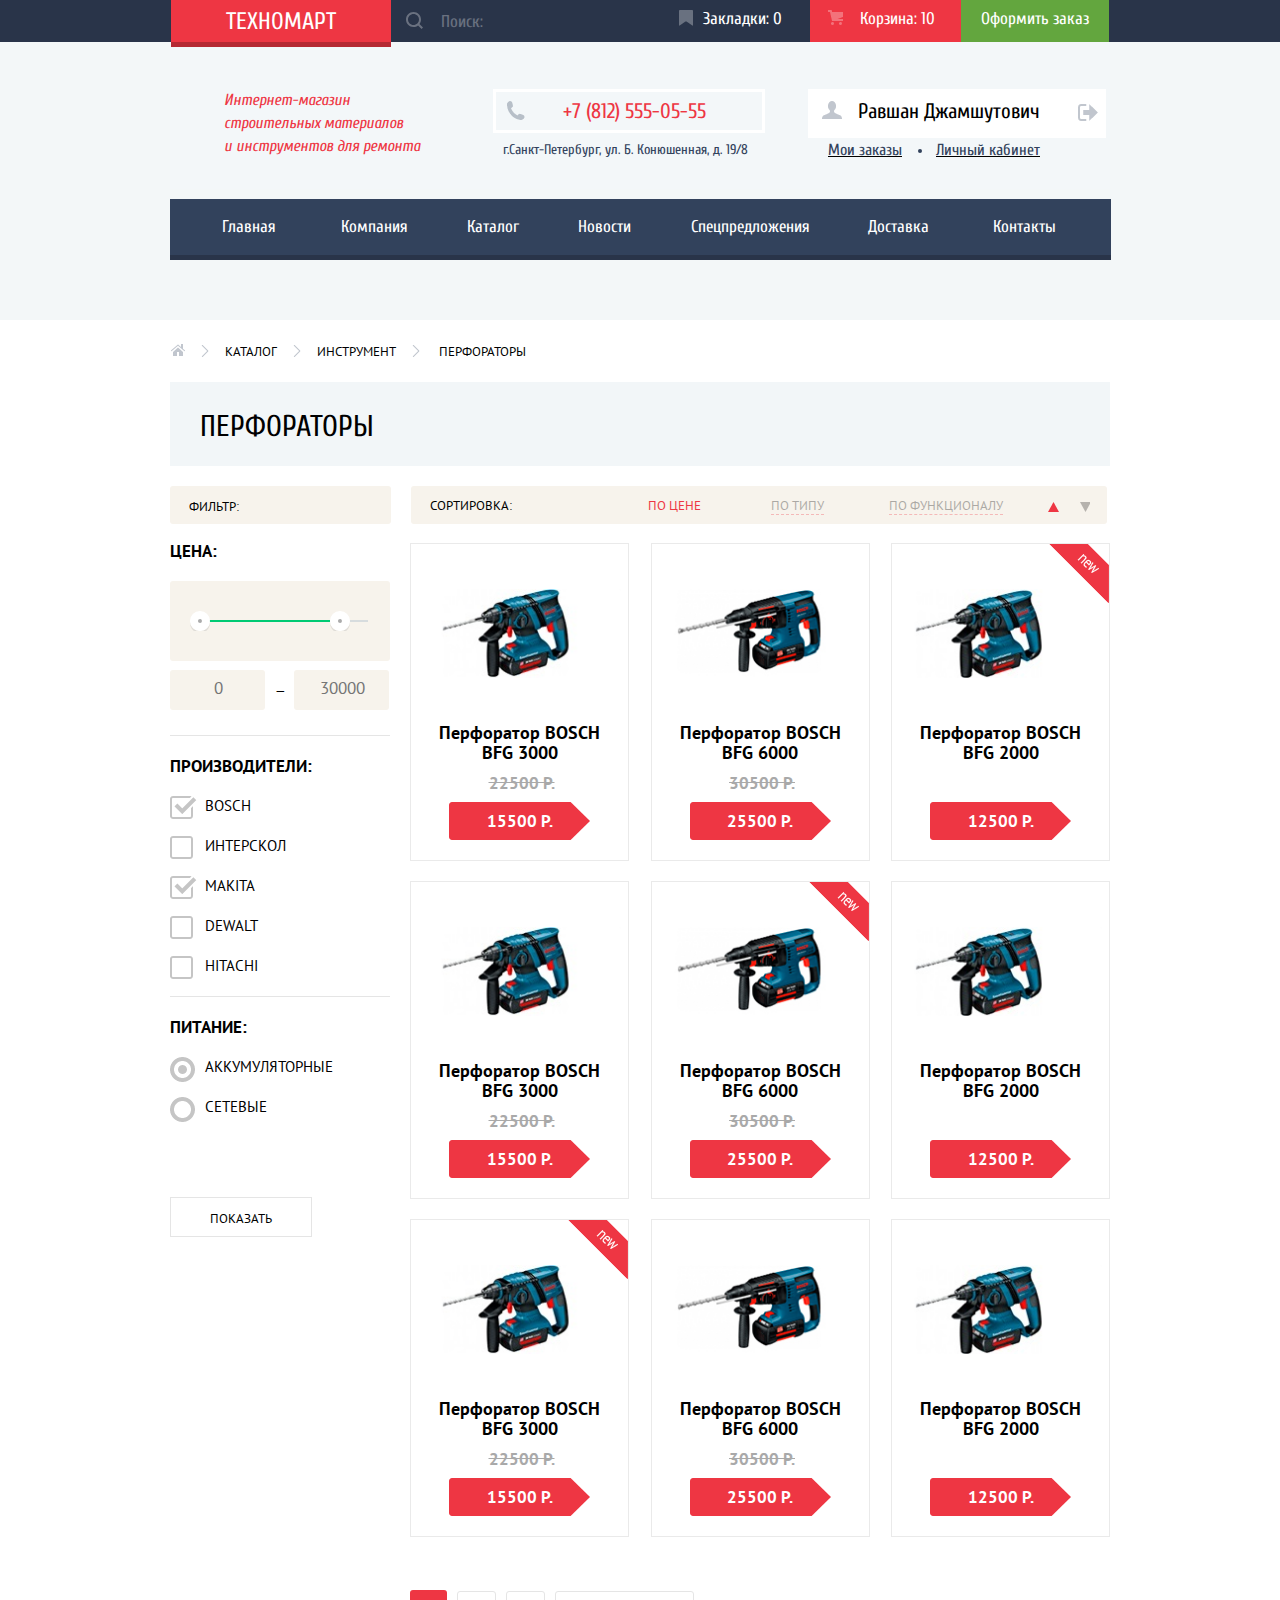
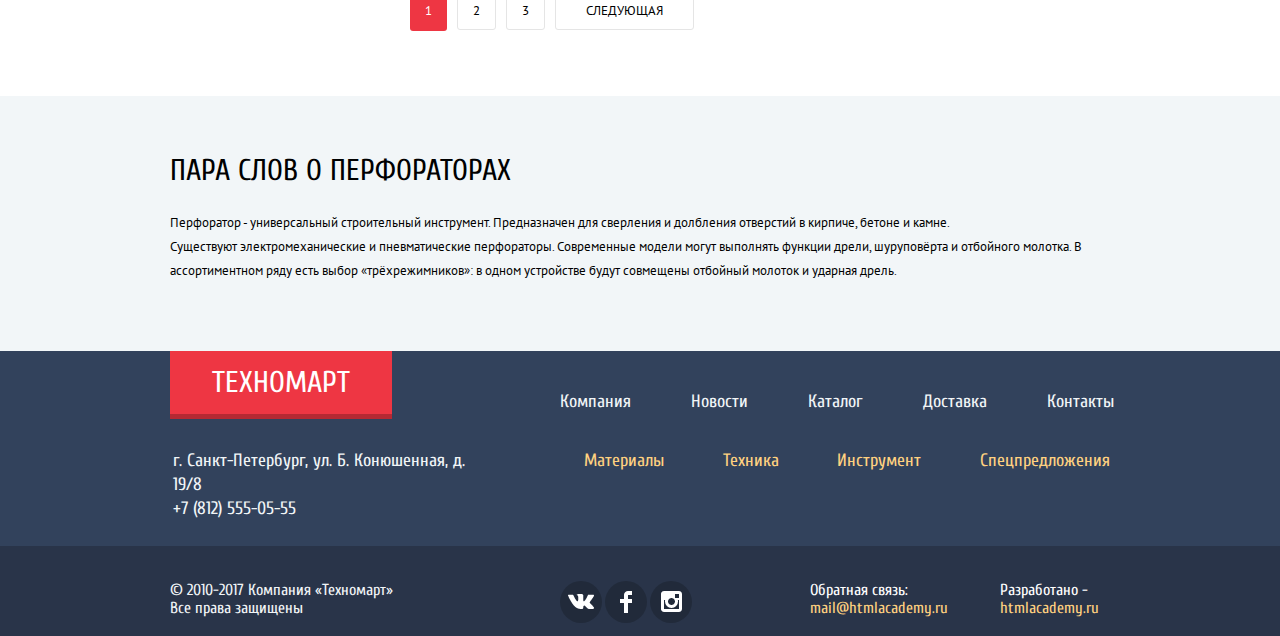
==== commit f9bbaa98: "ошибки в каталоге" ====
--- a/catalog.html
+++ b/catalog.html
@@ -9,7 +9,6 @@
         <link href="css/style.min.css" rel="stylesheet">
     </head>
     <body class="catalog-page">
-        
        <div class="header-wrapper">
             <header class="main-header ">
                 <div class="wrapper-user container">
@@ -32,11 +31,11 @@
                         </a>
                 
                     </section>
-                    </div>
+                </div>
             
                 <div class="wrapper-contacts">
                     <section class="header-contacts">
-                        <p class="header-info">Интернет-магазин строительных материалов и инструментов для ремонта</p>
+                        <p class="header-info">Интернет-магазин строительных материалов и&#160;инструментов для ремонта</p>
                         <div class="adress-wrap-inner">
                             <p class="inner-tel">+7 (812) 555-05-55</p>
                             <p class="inner-header-adress">г.Санкт-Петербург, ул. Б. Конюшенная, д. 19/8</p>
@@ -66,10 +65,9 @@
                     </ul>
                 </nav>
             </header>
-            </div>
+       </div>
         
         <main>
-            
             <ul class="breadcrumbs container">
                 <li class="bread-item bread-home " aria-label="На главную"><a href="index.html" title="Главная"><img src="img/icon-home.svg" width="15" height="12" alt="На главную"></a></li>
                 <li class="bread-item"><a href="#" title="Каталог">Каталог</a></li>
@@ -83,7 +81,6 @@
             
             <div class="filter-wrap container">
                 <p class="filter-block">Фильтр:</p>
-                
                 <div class="sort-section ">
                     <p>Сортировка:</p>
                     <ul class="sort">
@@ -107,7 +104,6 @@
                 
                 <div class="filter">
                     <form class="filter-form" method="post" action="https://echo.htmlacademy.ru">
-                            
                             <label class="price-range-label">Цена:</label>
                             <div class="range-style">
                                 <div class="scale">
@@ -163,10 +159,10 @@
                                 </ul>
                             </fieldset>
                         </div>
-                    
+            
                         <button type="submit" class="button filter-button" id="show-button">Показать</button>
                     </form>
-                </div>
+            </div>
             
             
             
@@ -288,14 +284,14 @@
                             </span>
                             <span class="price">12500 Р.</span>
                         </li>
-                </ul>
-                <ul class="paginator-list">
-                    <li class="paginator-item-current"><a>1</a></li>
-                    <li class="paginator-item"><a href="#">2</a></li>
-                    <li class="paginator-item"><a href="#">3</a></li>
-                    <li class="paginator-item"><a href="#">Следующая</a></li>
-                </ul>
-                    </div>
+                	</ul>
+                	<ul class="paginator-list">
+                    	<li class="paginator-item-current"><a>1</a></li>
+                    	<li class="paginator-item"><a href="#">2</a></li>
+                    	<li class="paginator-item"><a href="#">3</a></li>
+                    	<li class="paginator-item"><a href="#">Следующая</a></li>
+                	</ul>
+                </div>
             </section>
             </div>
             
@@ -307,7 +303,7 @@
             </div>
         </main> 
         
-       <footer class="main-footer">
+        <footer class="main-footer">
             <div class="conditions-wrap">
                 <section class="footer-conditions container">
                     <h2 class="visually-hidden">Навигация по сайту</h2>
--- a/css/style.min.css
+++ b/css/style.min.css
@@ -1 +1 @@
-.button,body{font-family:Cuprum,Arial,sans-serif}.catalog-gallery-button,.features-button,.header-user .main-logo,.name-1,.name-2,.popular-button,.popular-header{text-transform:uppercase}.popular-button,.price,.product-name,.site-nav-item{text-align:center}body{margin:0;padding:0;font-size:13px;line-height:24px;font-weight:400;color:#000;background-color:#fff}a{text-decoration:none}.footer-features a:hover,.footer-navigation a:hover,.my-orders,.personal{text-decoration:underline}img{max-width:100%;height:auto}.button{font-size:14px;line-height:18px}main h2,main h3{font-size:30px;line-height:30px}.main-header{display:flex;flex-direction:column;align-items:center}.visually-hidden:not(:focus):not(:active),input[type=checkbox].visually-hidden,input[type=radio].visually-hidden{position:absolute;margin:-1px;width:1px;height:1px;border:0;padding:0;white-space:nowrap;clip-path:inset(100%);clip:rect(0 0 0 0);overflow:hidden}.container{margin:0 auto;width:940px}.header-wrapper{width:100%;height:320px;background-color:#f3f7f8}.wrapper-user{display:flex;justify-content:center;flex-wrap:wrap;width:100%;background-color:#293449}.wrapper-contacts{display:flex;justify-content:center;flex-wrap:wrap;width:100%;background-color:#f3f7f8}.wrapper-user-nav{height:100px}.services-wrapper{width:100%;background-color:#f4f8f9}.social-wrap{width:100%;background-color:#293449}.conditions-wrap{width:100%;background-color:#32425c}.catalog-about-wrap{width:100%;background-color:#f2f6f8}.modal-overlay{position:fixed;z-index:1;top:0;left:0;display:none;width:100%;height:100%;background:rgba(0,0,0,.5)}.header-user{position:relative;z-index:1;display:flex;flex-wrap:wrap}.header-user,.header-user a{font-size:17px;line-height:18px;color:#fff}.header-user .main-logo{padding:10px 55px;height:22px;font-size:24px;line-height:24px;color:#fff;background-color:#ee3643;box-shadow:0 5px 0 0 #b52933}.main-logo:hover{background-color:#ca2c37;box-shadow:0 5px 0 0 #9a212a}.main-logo:active{background-color:#ba2732;box-shadow:0 5px 0 0 #8e1e26}.header-order-button{padding-top:10px}.header-user .full,.header-user .full:active,.header-user .full:hover{background-color:#ee3643}.header-order-button .order{padding:16px 20px 14px;width:150px;height:42px;font-size:17px;line-height:18px;background-color:#63a63e}.header-order-button:hover .order{background-color:#5fbb2d}.header-order-button:active .order{color:rgba(170,195,155,.51);background-color:#518534}.main-search{margin:0;padding:0;width:270px}.input-search{background:url(../img/icon-search.svg) 15px 12px no-repeat;background-size:17px 17px;opacity:.3}.input-search:hover{opacity:1}.input-search:active,.input-search:focus{background:url(../img/icon-search-active.svg) 10px 13px no-repeat;background-size:17px 17px;opacity:1}.input-search:active .main-search::before,.input-search:focus .main-search::before{content:"";position:absolute;z-index:3;top:13px;left:230px;display:inline-block;vertical-align:middle;padding-right:10px;width:17px;height:17px;background:url(../img/css_sprites.png) -235px -273px no-repeat}.control:hover{background-color:#212a3a}.control .input-search{position:relative;display:inline-block;vertical-align:middle;padding:0 0 0 50px;width:220px;height:42px;color:#fff;background-color:#293449;border:none}.input-search::-webkit-input-placeholder{color:#fff}.control .input-search:hover{color:#fff;background-color:#212a3a;border:none}.control .input-search:active,.control .input-search:focus{color:#000;background-color:#fff}.control:not(.main-search):active{color:rgba(162,165,169,.51);background-color:#161d29}.header-user .main-header-marker{position:relative;padding:10px 20px 10px 42px;width:87px}.main-header-marker::before{content:" ";position:absolute;top:10px;left:18px;display:block;padding-right:13px;width:14px;height:20px;background:url(../img/css_sprites.png) -272px -273px no-repeat;fill:#fff;opacity:.3}.main-header-marker:hover::before{opacity:1}.main-header-marker:active::before{opacity:.3}.main-header-sale{position:relative;padding:10px 12px 10px 50px;width:89px}.main-header-sale::before{content:"";position:absolute;top:10px;left:18px;display:block;padding-right:17px;width:15px;height:15px;background:url(../img/css_sprites.png) -202px -232px no-repeat;opacity:.3}.main-header-sale:hover::before{opacity:1}.main-header-sale:active::before{opacity:.3}.header-contacts{position:relative;display:flex;flex-wrap:wrap;margin-bottom:7px;padding-top:47px;width:940px;background-color:#f3f7f9}.inner-tel::before,.tel::before{content:"";top:9px;right:237px;background:url(../img/css_sprites.png) -316px -188px no-repeat}.header-info{max-width:205px;height:70px;margin:0 0 0 54px;font-style:italic;font-size:16px;line-height:23px;color:#ee3643}.adress-wrap{margin-left:64px;margin-right:55px;width:270px}.adress-wrap-inner{margin-left:64px;margin-right:45px;width:270px}.inner-tel,.tel{margin:0;color:#ee3643;font-style:normal;font-size:21px;line-height:21px;border:3px solid #fff;display:block}.tel{position:relative;padding:7px 38px 10px 67px;width:160px;height:21px}.tel::before{position:absolute;display:block;width:19px;height:19px}.inner-tel{position:relative;padding:9px 39px 8px 67px;width:160px;height:21px}.inner-tel::before{position:absolute;display:block;width:19px;height:19px}.header-adress,.inner-header-adress{display:block;width:265px;font-size:14px;line-height:24px;color:#32425c}.header-adress{margin-top:3px;padding-left:5px}.inner-header-adress{margin-top:5px;padding-left:10px}.user-navigation{display:flex;flex-wrap:wrap;list-style:none;padding:0}.header-login-active::before,.header-login::before{top:12px;display:block;content:""}.user-navigation a{position:relative;z-index:0;width:127px;padding:10px 20px 10px 28px;height:45px;font:inherit;color:#000;font-size:21px;line-height:21px;background-color:#fff}.name-1,.name-2,.product-name{font-weight:700}.header-login{margin-right:10px;margin-left:0}.login-link .header-login{position:relative;margin-left:5px;padding:10px 22px 10px 52px;width:80px}.header-login::before{position:absolute;left:17px;width:20px;height:17px;background:url(../img/css_sprites.png) -195px -273px no-repeat;opacity:.3}.header-login:hover::before{opacity:1}.header-login:active::before{opacity:.3}.header-login:hover,.header-registration:hover{color:#ee3643}.header-login:active,.header-registration:active{color:rgba(178,178,178,.3)}.user-navigation-active{position:relative;margin:0;padding:0;list-style:none}.user-navigation-active a{color:#000;width:300px;height:45px}.header-login-active::before{position:absolute;left:14px;width:20px;padding-right:15px;height:18px;background:url(../img/css_sprites.png) -74px -273px no-repeat;opacity:.3}.header-login-active:hover::before,.login-link-active .header-login-exit:hover{opacity:1}.header-login-active:active::before,.login-link-active .header-login-exit:active,.manufacturers-item:active{opacity:.3}.login-link-active{padding:12px 8px 12px 50px;height:25px;font-size:21px;line-height:21px;background-color:#fff}.login-link-active .header-login-exit{display:inline-block;vertical-align:middle;margin-left:32px;width:21px;height:17px;background:url(../img/css_sprites.png) -114px -273px no-repeat;opacity:.3}.header-login-active:active{color:rgba(178,178,178,.3)}.my-orders,.personal{display:inline-block;vertical-align:top;margin-top:3px;font-size:16px;line-height:18px}.my-orders .header-orders,.personal .header-personal{padding-left:10px;color:#32425c}.personal .header-personal{padding-left:4px}.my-orders{margin-left:10px}.header-orders::after{content:"";position:relative;display:inline-block;vertical-align:middle;margin-left:16px;margin-right:7px;width:4px;height:4px;background-color:#32425c;border-radius:4px}.my-orders:hover a,.personal:hover a{color:#ee3643}.my-orders:active a,.personal:active a{color:rgba(178,178,178,.3)}.main-navigation{min-height:60px}.site-navigation{display:flex;margin:20px 0 0;padding:0;list-style:none}.site-navigation a{padding:18px 35px 19px 52px;width:55px;color:#fff;font-size:17px;line-height:17px;background-color:#32425c;border-bottom:5px solid #293449}.site-nav-item:nth-of-type(2) a{padding:18px 30px 19px;width:38px}.site-nav-item:nth-of-type(3) a{padding:18px 39px 19px 29px;width:38px}.site-nav-item:nth-of-type(4) a{padding:18px 8px 19px 20px;width:38px}.site-nav-item:nth-of-type(5) a{padding:18px 29px 19px 52px;width:33px}.site-nav-item:nth-of-type(6) a{padding-left:29px;padding-right:20px}.site-nav-item:nth-of-type(7) a{padding-left:44px;padding-right:55px}.site-navigation a:hover{background-color:#293449}.site-navigation a:active{color:rgba(134,140,149,.3);background-color:#1d2739}.features-top{margin-top:60px;margin-bottom:20px}.features-bottom{display:flex;margin-bottom:54px}.features-flex-wrap{position:relative;display:flex;flex-direction:column;justify-content:space-between;height:266px}.features-list{display:flex;flex-wrap:wrap;margin:0;padding:0;list-style:none}.features-item,.label-new{position:relative;width:300px;height:123px}.features-item:nth-of-type(-n+2),.features-item:nth-of-type(4){margin-right:20px}.features-item h3{font-size:24px;line-height:30px;padding-left:23px;padding-top:20px;margin:0;color:#fff}.features-button{position:relative;top:18px;margin-left:25px;padding:12px 24px;width:135px;height:31px;color:#fff;background-color:rgba(229,229,229,.3);border-radius:4px}.label-new::after,.materials::before{content:"";position:absolute}.features-button-instruments{padding:12px 26px}.features-button-mechanizm{left:-3px;padding:12px 30px}.features-button-sales{margin-left:23px;padding:12px 24px}.features-button-delivery{margin-left:23px;padding:12px 38px}.features-button:hover{background-color:rgba(204,204,204,.4)}.features-button:active{background-color:rgba(178,178,178,.5)}.label-new::after{top:0;right:0;display:block;width:60px;height:60px;background:url(../img/new-flag.png) no-repeat}.features-item:nth-of-type(1){background-color:#ffbf47}.features-item:nth-of-type(2){background-color:#3bbce3}.features-item:nth-of-type(3){background-color:#dc91d8}.features-bottom .features-credit{position:relative;margin-right:0;background-color:#8ed78f}.features-bottom .features-delivery{position:relative;margin-right:0;background-color:#ffc047}.materials::before{right:43px;bottom:25px;width:44px;height:65px;background:url(../img/css_sprites.png) -10px -232px no-repeat}.instruments::before,.mechanizm::after{content:"";position:absolute;bottom:30px}.instruments::before{right:27px;width:75px;height:61px;background:url(../img/css_sprites.png) -10px -151px no-repeat}.mechanizm::after{right:30px;width:78px;height:62px;background:url(../img/css_sprites.png) -171px -10px no-repeat}.delivery::after,.sales::after{position:absolute;bottom:25px;content:""}.sales::after{right:45px;width:59px;height:72px;background:url(../img/css_sprites.png) -269px -96px no-repeat}.delivery::after{right:31px;width:78px;height:63px;background:url(../img/css_sprites.png) -10px -68px no-repeat}.catalog-gallery{position:relative;margin:0 20px 0 0}.catalog-gallery-button{position:relative;z-index:11;display:block;width:134px;height:15px;padding:10px 30px;font-size:14px;line-height:18px;text-align:center;color:#fff;background-color:#ee3643;border-radius:3px}.catalog-gallery-button:hover{background-color:#ca2c37}.catalog-gallery-button:active{background-color:#ba2732}.catalog-slide .button:hover{background-color:#ca2c37}.catalog-slide .button:active{background-color:#ba2732}.catalog-slide-1,.catalog-slide-2{bottom:50px;display:none;padding-top:22px;padding-left:25px;width:595px;height:244px}.info-1,.name-1{display:block;color:#fff}.gallery-control-backward,.gallery-control-forward{z-index:11;bottom:110px;padding:10px;width:40px;height:40px;position:absolute;border:none;cursor:pointer}.gallery-control-forward{left:572px;background:url(../img/css_sprites.png) -108px -68px no-repeat}.gallery-control-backward{left:25px;background:url(../img/css_sprites.png) -105px -151px no-repeat}.slide-1{position:absolute;z-index:-1;bottom:0;left:0;width:620px;height:266px}.gallery-slide-button-1,.gallery-slide-button-2{position:absolute;bottom:36px;padding:0;width:10px;height:10px;background:url(../img/selector-2.png) no-repeat}.name-1{margin-bottom:3px;font-size:36px;line-height:36px}.info-1{margin-bottom:121px;font-size:18px;line-height:24px}.gallery-slide-button-1{left:294px;border:none}.gallery-slide-button-2{left:314px;border:none}.gallery-slide-select-1,.gallery-slide-select-2{z-index:12;bottom:36px;padding:0;width:10px;height:10px;background:url(../img/selector-1.png) no-repeat;border:none;position:absolute;display:block}.gallery-slide-select-1{left:294px}.gallery-slide-select-2{left:314px}.slide-2{position:absolute;z-index:-1;bottom:0;left:0;width:620px;height:266px}.name-2{display:block;margin-bottom:3px;font-size:36px;line-height:36px;color:#fff}.info-2,.product-name{display:block;font-size:18px}.info-2{margin-bottom:121px;line-height:24px;color:#fff}.products{min-height:450px}.popular-header{display:flex;justify-content:space-between;padding:28px 25px;margin-bottom:20px;background-color:#f9f5f0}.popular-header h2{margin:0;font-weight:400;color:#32425c}.popular-button{margin-top:-7px;padding:11px 27px;min-width:200px;height:16px;color:#fff;border-radius:3px;background-color:#ee3643}.products-catalog,.products-catalog-inner{margin:0;padding:0;position:relative;display:flex;list-style:none}.popular-button:hover{background-color:#ca2c37}.popular-button:active{background-color:#ba2732}.products-catalog{flex-wrap:wrap;justify-content:space-between;align-items:flex-start}.products-catalog-inner{flex-wrap:wrap;align-items:flex-start;justify-content:flex-start}.products-item{position:relative;display:flex;flex-direction:column;justify-content:flex-end;margin-bottom:20px;padding:45px 7px 5px;width:203px;height:266px;border:1px solid #eaeaea}.products-item-inner:nth-of-type(3n){margin-right:0}.products-item img,.products-item-inner img{margin-bottom:40px;max-width:100%;height:auto}.catalog-shadow{font-family:"PT Sans",Arial,sans-serif}.catalog-shadow .products-item-inner:hover,.catalog-shadow .products-item:hover{box-shadow:0 5px 20px 0 #b4b8bf}.product-name{margin-bottom:10px;padding:5px 12px 0;line-height:20px}.price,.price-del{display:block;font-weight:700;font-size:17px;line-height:18px}.price-del{align-self:center;padding-left:18px;padding-top:1px;width:80px;color:#a9a9a9}.price{margin:auto auto 5px;padding-top:10px;width:141px;height:38px;color:#fff;background:url(../img/css_sprites.png) -10px -10px no-repeat}.price:hover{cursor:pointer}.hidden-active{position:absolute;z-index:1;top:10px;left:0;display:none;padding-left:41px;padding-top:30px;width:174px;height:130px;background:#fff}.hidden-button-buy,.hidden-button-marker{padding:7px 0;width:129px;font-family:Cuprum,Arial,sans-serif;text-transform:uppercase}.products-item-inner:hover .hidden-active,.products-item:hover .hidden-active{display:block}.products-item-inner: hover,.products-item:hover{height:264px}.hidden-button-buy{margin:7px auto;color:#fff;background-color:#63a63e;border:none;border-radius:4px;box-shadow:0 3px 0 0 #367315}.hidden-button-marker{margin:0 auto;background-color:#fff;color:#32425c;border:3px solid #63a63e;border-radius:4px}.services-right-description,.services-top p{font-family:"PT Sans",Arial,sans-serif}.hidden-button-marker:hover{border:3px solid #32425c}.hidden-button-marker:active{color:#c1c6ce;border:3px solid #c1c6ce}.hidden-button-buy:hover{background-color:#5fbb2d;box-shadow:0 3px 0 0 #367315}.hidden-button-buy:active{background-color:#518534}.new-label-inner::after,.new-label::after{content:"";position:absolute;z-index:1;top:0;right:0;width:60px;height:60px;background:url(../img/new-flag.png) no-repeat}.products-item:hover .new-label::after{bottom:250px}.manufacturers{margin-bottom:65px;min-height:420px}.manufacturers-catalog{display:flex;flex-wrap:wrap;justify-content:space-between;margin:0;padding:0;list-style:none}.manufacturers-item{display:flex;justify-content:center;align-items:center;margin-bottom:20px;width:220px;height:143px;border:1px solid #ebebeb}.footer-conditions,.info-wrap{justify-content:space-between}.manufacturers-item:hover{box-shadow:0 5px 20px 0 #b4b8bf}.services{position:relative;margin-bottom:77px;padding-top:65px;height:457px;background-color:#f4f7f9}.services-top{width:425px}.services-top p{margin-bottom:55px}.services-left{position:relative;margin-right:82px;width:240px}.services-wrap{display:flex}.shadow{position:absolute;top:-25px;left:230px}.services-right-credit,.services-right-delivery,.services-right-guarantee{display:none;padding-top:10px}.services-right-description{position:relative;z-index:2;display:block;margin-top:26px}.services-right-credit::after,.services-right-delivery::after,.services-right-guarantee::after{z-index:1;display:block;position:absolute;content:""}.services-right-delivery::after{bottom:1px;right:0;width:468px;height:261px;background:url(../img/services-1.png) no-repeat}.services-right-credit::after{bottom:3px;right:-8px;width:465px;height:285px;background:url(../img/services-3.png) no-repeat}.services-right-guarantee::after{bottom:0;right:-7px;width:389px;height:283px;background:url(../img/services-2.png) no-repeat}.services-right-delivery p{width:275px}.services-right-credit p{width:280px}.services-list{padding:0;list-style:none}.services-item a,.services-item-active a{padding-top:15px;padding-left:22px;width:218px;height:45px;font-size:21px;font-weight:700;line-height:30px;display:block}.services-item a{color:#fff;background-color:#32425c}.border{border-top:1px solid #4e637b}.services-item a:focus,.services-item a:hover{background-color:#293449}.services-item a:active,.services-item-active a,.services-item-active a:active,.services-item-active a:focus,.services-item-active a:hover{background-color:#fff;color:#32425c}.services-shadow{position:absolute;top:-40px;left:230px}.services h3{text-transform:uppercase;font-weight:400}.services h3:first-of-type{margin:0 0 24px;font-family:Cuprum,Arial,sans-serif;font-size:30px;line-height:30px}div[class*=services-right] .right-caption{font-family:Cuprum,Arial,sans-serif;text-transform:uppercase;font-size:36px;line-height:36px;color:#32425c}.about p,.contacts p{font-family:"PT Sans",Arial,sans-serif}.services-credit-button{display:block;margin-top:27px;padding:10px 45px;color:#fff;background-color:#ff5357;border:none;border-radius:3px}.services-credit-button:hover{background-color:#ca2c37}.services-credit-button:active{background-color:#ba2732}.about h2{text-transform:uppercase;font-weight:400}.about p{margin-top:25px}.about p:nth-child(3){width:390px}.info-wrap{display:flex;margin-bottom:86px;min-height:315px}.info-wrap h2{margin-top:0}.about{width:543px}.about-delivery{margin:20px 0 0;padding-left:35px;list-style:none}.about-delivery-item{position:relative;font-size:18px;line-height:20px}.about-button,.contacts-button{display:block;font-size:14px;line-height:18px;border-radius:3px;color:#fff;text-transform:uppercase;text-align:center}.about-delivery-item:not(:last-child){margin-bottom:20px}.about-delivery-item::before{content:"";position:absolute;left:-38px;top:10px;display:block;margin-bottom:10px;width:25px;height:2px;background-color:#ee3643}.about-button{margin-top:35px;padding:10px;width:200px;height:19px;background-color:#ee3643}.about-button:hover{background-color:#ca2c37}.about-button:active{background-color:#ba2732}.contacts h2{text-transform:uppercase;font-weight:400}.contacts p{margin-bottom:30px;margin-top:0;width:185px}.contacts img{cursor:pointer}.contacts-button{margin-top:33px;padding:12px 27px 12px 31px;width:240px;height:15px;background-color:#ee3643}.contacts-button:hover{background-color:#ca2c37}.contacts-button:active{background-color:#ba2732}.main-footer{margin:0 auto}.footer-logo-wrap{padding-top:17px}.main-footer-logo{padding:14px 42px;height:31px;width:200px;color:#fff;text-transform:uppercase;font-size:30px;line-height:30px;background-color:#ee3643;box-shadow:0 5px 0 0 #b52933}.footer-contacts,.footer-features a,.footer-navigation a{font-size:18px;line-height:24px}.main-footer-logo:hover{background-color:#ca2c37;box-shadow:0 5px 0 0 #9a212a}.main-footer-logo:active{background-color:#ba2732;box-shadow:0 5px 0 0 #8e1e26}.footer-conditions{display:flex;height:195px;background-color:#32425c;color:#f1f5f7}.footer-contacts{width:325px;margin-top:49px;padding-left:3px}.footer-features,.footer-navigation{padding:0;display:flex;list-style:none}.footer-navigation{justify-content:space-between;margin-top:39px}.footer-navigation a{margin-right:60px;color:#f1f5f7}.footer-features{flex-wrap:wrap;justify-content:space-between;margin-top:34px}.footer-features a{color:#ffd180}.footer-features li:first-child{margin-left:24px}.footer-features a:active,.footer-navigation a:active{text-decoration:none;opacity:.5}.footer-features,.footer-navigation{bottom:125px;width:550px}.footer-social{display:flex;padding-top:35px;background-color:#293449;color:#f1f5f7}.footer-social ul{display:flex;margin-right:115px;margin-top:0;padding:0;list-style:none}.footer-social p{width:100px;margin:0;font-size:16px;line-height:18px}.footer-social .copyright{display:block;width:240px;margin-right:150px}.social-button a{display:block;margin-right:3px;width:42px;height:42px;background:url(../img/css_sprites.png) -148px -219px no-repeat #212a3a;border-radius:42px}.social-button:nth-of-type(2) a{background:url(../img/css_sprites.png) -340px 0 no-repeat #212a3a}.social-button:nth-of-type(3) a{background:url(../img/css_sprites.png) -104px -222px no-repeat #212a3a}.social-button a:active,.social-button a:hover{background-color:#ee3643}.connection-wrap{display:flex;flex-wrap:wrap}.connection{color:#fff}.connection-wrap .connection:not(:first-child){margin-left:90px}.connection a{color:#ffd180;font-size:16px;line-height:18px}.connection a:hover{text-decoration:underline}.connection a:active{color:#ee3643;text-decoration:none}.modal-map{position:fixed;z-index:110;left:50%;top:50px;display:none;margin-left:-450px;height:446px;box-shadow:5px 0 20px 0 #111720}.modal-buy,.modal-contacts{box-shadow:0 10px 30px 0 #111720,0 -112px 0 0 #f4f4f4 inset}.modal-map-close{position:absolute;bottom:415px;left:910px;display:block;padding:10px;width:21px;height:21px;background:url(../img/css_sprites.png) -74px -232px no-repeat;border:none}.contacts-wrap{display:flex;width:460px;height:85px;justify-content:space-between}.contacts{height:330px}.modal-contacts{position:fixed;z-index:111;left:50%;top:100px;display:none;max-width:460px;margin-left:-300px;padding:46px 90px 36px 70px;width:461px;height:350px;background-color:#fff;border-top:7px solid #ff5357}.modal-contacts p{min-width:220px;margin-bottom:75px}.modal-contacts p:first-child{margin-right:20px}.button-sybmit-wrap{margin-top:32px;padding-top:36px;padding-left:80px;width:540px;height:112px;background-color:#f4f4f4}.modal-form{max-width:460px}.modal-form label{font-family:Cuprum,Arial,sans-serif;font-size:18px;line-height:18px}.breadcrumbs,.filter,.filter-block,.filter-button,.modal-form input,.modal-form textarea{font-family:"PT Sans",Arial,sans-serif}.modal-form input{max-width:204px;height:18px;min-width:195px}.modal-form input,.modal-form textarea{padding-top:9px;padding-left:16px;padding-bottom:9px;width:440px;font-size:13px;line-height:18px;border:2px solid #dee3e4}.modal-form input:hover,.modal-form textarea:hover{border:2px solid #b5b5b5}.modal-form input:focus,.modal-form textarea:focus{border:2px solid #ee3643}.modal-button-sybmit{display:block;padding:12px 202px;background-color:#ee3643;text-transform:uppercase;color:#fff;border:none;border-radius:3px}.modal-button-sybmit:hover{background-color:#ca2c37}.modal-button-sybmit:active{background-color:#ba2732}.modal-contacts-close{position:absolute;z-index:111;bottom:401px;left:589px;display:block;padding:10px;width:21px;height:21px;background:url(../img/css_sprites.png) -74px -232px no-repeat;border:none}.catalog-item-name{background-color:#f2f6f8;text-transform:uppercase}.catalog-item-name h1{margin:0;padding:30px 100% 24px 30px;font-weight:400;font-size:30px;line-height:30px}.breadcrumbs a,.filter-block{font-size:13px;line-height:18px;text-transform:uppercase}.breadcrumbs{position:relative;display:flex;margin-top:20px;margin-bottom:18px;padding:0;list-style:none}.breadcrumbs a{color:#000}.bread-item:last-child a{padding-left:3px}.bread-item:not(:last-child) a::after{content:"";position:relative;bottom:2px;display:inline-block;vertical-align:middle;margin-right:16px;margin-left:16px;width:8px;height:12px;background:url(../img/css_sprites.png) -355px -112px no-repeat}.filter p,.filter-block{background-color:#f7f3ec}.filter-block{display:block;margin:20px 0 0;padding:12px 150px 12px 19px;width:52px;height:14px;border-radius:3px}.filter-wrap{display:flex;flex-wrap:wrap}.filter-option{width:180px}.filter-form{margin-right:0;padding-top:5px;width:220px}.filter label{position:relative;display:block;margin-bottom:20px;padding-left:35px;background:#fff;min-width:180px;font-size:17px;line-height:30px;font-weight:700;text-transform:uppercase;cursor:pointer}.filter .price-range-label{margin-bottom:15px;padding-left:0}.label-checkbox::before{content:"";position:absolute;z-index:0;left:0;display:block;width:23px;height:23px;background:url(../img/css_sprites.png) -147px -151px no-repeat}input[type=checkbox]:checked+.label-checkbox::before{content:"";position:absolute;z-index:7;left:0;display:block;width:27px;height:23px;background:url(../img/css_sprites.png) -269px -188px no-repeat}.label-radio::before,input[type=radio]:checked+.label-radio::before{position:absolute;left:0;display:block;width:25px;height:25px;content:""}.label-radio::before{background:url(../img/css_sprites.png) -216px -92px no-repeat}input[type=radio]:checked+.label-radio::before{z-index:8;background:url(../img/css_sprites.png) -171px -92px no-repeat}.price-range{width:220px;height:80px}.range-style span{font-size:17px;line-height:18px}.range-style{position:relative;padding-top:39px;padding-bottom:39px;padding-left:25px;background-color:#f7f3ec;border-radius:3px;cursor:pointer}.scale{width:173px;height:2px;background-color:#d7dcde}.bar{width:131px;height:2px;background-color:#00ca74}.range-toggle-max,.range-toggle-min{bottom:30px;background:url(../img/css_sprites.png) -190px -151px no-repeat;position:absolute}.range-toggle{width:20px;height:20px}.range-toggle-min{left:12px}.range-toggle-max{right:60px}.filter-form input[type=text]{display:inline-block;vertical-align:middle;margin:9px 0 25px;padding:9px 0 14px;width:94px;height:15px;border:0;color:#000;text-align:center;cursor:pointer}.filter-form span{margin-left:5px;margin-right:5px}.first-range,.second-range{display:block;border-radius:3px;background-color:#f7f3ec}.first-range{margin-right:9px;padding:10px 43px}.second-range{padding:10px 27px;margin-left:8px}.fieldset-style{border:none;border-top:1px solid #e5e5e5}.fieldset-style ul{padding:0;margin:0;list-style:none}.fieldset-style fieldset{margin:0;padding:0;max-width:220px;border:none}.fieldset-style legend{padding-top:15px;padding-bottom:15px;text-transform:uppercase;font-weight:700;font-size:17px;line-height:30px}.filter-option label{display:inline-block;vertical-align:middle;max-width:180px;font-weight:400;font-size:15px;line-height:20px}.filter-button,.paginator-item a,.sort-item a,.sort-section,.sort-section p{font-size:13px;line-height:18px}.filter-button{margin-top:60px;padding:12px 39px 8px;text-transform:uppercase;border:1px solid #e5e5e5;background-color:#fff}.filter-button:focus,.filter-button:hover{border:1px solid #bdc6ca}.filter-button:active{border:1px solid #ee3744}.sort,.sort-section{background-color:#f7f3ec;border-radius:3px;font-family:"PT Sans",Arial,sans-serif;text-transform:uppercase}.sort-section{display:flex;justify-content:space-between;margin:20px 0 7px 20px;padding:11px 17px 6px 19px;width:660px;height:21px}.paginator-list,.sort{padding:0;list-style:none}.sort-section p{display:block;margin:0}.sort{display:flex;margin:0}.sort-item:nth-of-type(1){margin-right:70px}.sort-item:nth-of-type(2){margin-right:65px}.sort-item:nth-of-type(3){margin-right:45px}.sort-item:nth-of-type(4){margin-right:19px}.sort-item a{height:12px;font-family:"PT Sans",Arial,sans-serif;color:#000;border-bottom:1px dashed #ee3643;opacity:.3}.sort-item .sort-button-active{color:#ee3643;opacity:1;border:none}.sort-item a:hover{text-decoration:underline;text-decoration-color:#ee3643;border:none;opacity:1}.sort-item a:active{text-decoration:none;color:#ee3643}.sort-item .sort-up-button{display:block;width:11px;height:18px;background:url(../img/icon-up-dir-active.svg) 0 5px no-repeat;text-decoration:none;border:none;opacity:1}.sort-item .sort-down-button{display:block;width:12px;height:18px;text-decoration:none;background:url(../img/icon-down-dir.svg) 2px 5px no-repeat;border:none;opacity:.3}.paginator-list{display:flex;flex-wrap:wrap;margin-top:42px}.paginator-item a{margin-right:10px;padding:10px 15px;color:#000;text-transform:uppercase;background-color:#fff;border:1px solid #e5e5e5;border-radius:3px}.paginator-item:last-child a{padding:10px 30px}.paginator-item a:hover{border:1px solid #bdc6ca}.paginator-item a:active{border:1px solid #ee3643}.paginator-item-current a{margin-right:10px;padding:12px 15px;color:#fff;background-color:#ee3643;border-radius:3px}.catalog-about h2{font-family:Cuprum,Arial,sans-serif;text-transform:uppercase;font-weight:400}.catalog-about{margin-top:60px;padding-top:35px;padding-bottom:55px;background-color:#f2f6f8;font-family:"PT Sans",Arial,sans-serif}.catalog-list,.catalog-list-inner{margin-left:20px;margin-top:12px;width:700px;font-family:"PT Sans",Arial,sans-serif}.catalog-list-inner{min-height:1140px}.modal-form h3{margin:0 0 108px 95px;font-size:30px;line-height:30px}.modal-form h3::before{content:"";position:absolute;left:80px;top:48px;display:block;width:66px;height:66px;background:url(../img/css_sprites.png) -269px -10px no-repeat}.modal-buy{position:fixed;z-index:111;top:100px;left:50%;display:none;margin-left:-300px;padding-top:68px;padding-left:80px;width:560px;height:217px;background-color:#fff;border-top:7px solid #ee3643}.modal-show,.show{display:block}.modal-button-buy{margin-right:20px;padding:11px 61px;color:#fff;text-transform:uppercase;background-color:#ee3643;border:none;border-radius:3px}.modal-button-buy:hover{background-color:#ca2c37}.modal-button-buy:active{background-color:#ba2732}.modal-button-continue{padding:11px 51px;background-color:#fff;border:none;border-radius:3px;text-transform:uppercase;color:#000}.modal-button-close{position:absolute;z-index:111;top:9px;right:9px;display:block;padding:10px;width:21px;height:21px;background:url(../img/css_sprites.png) -74px -232px no-repeat;border:none}@keyframes bounce{0%{transform:translateY(-2000px)}70%{transform:translateY(60px}90%{transform:translateY(-20px)}100%{transform:translateY(0)}}@keyframes shake{0 100%{transform:translateX(0)}10% 30% 50% 70% 90%{transform:translateX(-10px)}20% 40% 60% 80%{transform:translateX(10px)}}.modal-show{animation-name:bounce;animation-duration:.3s}+.button,body{font-family:Cuprum,Arial,sans-serif}.catalog-gallery-button,.features-button,.header-user .main-logo,.name-1,.name-2,.popular-button,.popular-header{text-transform:uppercase}.popular-button,.price,.product-name,.site-nav-item{text-align:center}body{margin:0;padding:0;font-size:13px;line-height:24px;font-weight:400;color:#000;background-color:#fff}a{text-decoration:none}.footer-features a:hover,.footer-navigation a:hover,.my-orders,.personal{text-decoration:underline}img{max-width:100%;height:auto}.button{font-size:14px;line-height:18px}main h2,main h3{font-size:30px;line-height:30px}.main-header{display:flex;flex-direction:column;align-items:center}.visually-hidden:not(:focus):not(:active),input[type=checkbox].visually-hidden,input[type=radio].visually-hidden{position:absolute;margin:-1px;width:1px;height:1px;border:0;padding:0;white-space:nowrap;clip-path:inset(100%);clip:rect(0 0 0 0);overflow:hidden}.container{margin:0 auto;width:940px}.header-wrapper{width:100%;height:320px;background-color:#f3f7f8}.wrapper-user{display:flex;justify-content:center;flex-wrap:wrap;width:100%;background-color:#293449}.wrapper-contacts{display:flex;justify-content:center;flex-wrap:wrap;width:100%;background-color:#f3f7f8}.wrapper-user-nav{height:100px}.services-wrapper{width:100%;background-color:#f4f8f9}.social-wrap{width:100%;background-color:#293449}.conditions-wrap{width:100%;background-color:#32425c}.catalog-about-wrap{width:100%;background-color:#f2f6f8}.modal-overlay{position:fixed;z-index:1;top:0;left:0;display:none;width:100%;height:100%;background:rgba(0,0,0,.5)}.header-user{position:relative;z-index:1;display:flex;flex-wrap:wrap}.header-user,.header-user a{font-size:17px;line-height:18px;color:#fff}.header-user .main-logo{padding:10px 55px;height:22px;font-size:24px;line-height:24px;color:#fff;background-color:#ee3643;box-shadow:0 5px 0 0 #b52933}.main-logo:hover{background-color:#ca2c37;box-shadow:0 5px 0 0 #9a212a}.main-logo:active{background-color:#ba2732;box-shadow:0 5px 0 0 #8e1e26}.header-order-button{padding-top:10px}.header-user .full,.header-user .full:active,.header-user .full:hover{background-color:#ee3643}.header-order-button .order{padding:16px 20px 14px;width:150px;height:42px;font-size:17px;line-height:18px;background-color:#63a63e}.header-order-button:hover .order{background-color:#5fbb2d}.header-order-button:active .order{color:rgba(170,195,155,.51);background-color:#518534}.main-search{margin:0;padding:0;width:270px}.input-search{background:url(../img/icon-search.svg) 15px 12px no-repeat;background-size:17px 17px;opacity:.3}.input-search:hover{opacity:1}.input-search:active,.input-search:focus{background:url(../img/icon-search-active.svg) 10px 13px no-repeat;background-size:17px 17px;opacity:1}.input-search:active .main-search::before,.input-search:focus .main-search::before{content:"";position:absolute;z-index:3;top:13px;left:230px;display:inline-block;vertical-align:middle;padding-right:10px;width:17px;height:17px;background:url(../img/css_sprites.png) -235px -273px no-repeat}.control:hover{background-color:#212a3a}.control .input-search{position:relative;display:inline-block;vertical-align:middle;padding:0 0 0 50px;width:220px;height:42px;color:#fff;background-color:#293449;border:none}.input-search::-webkit-input-placeholder{color:#fff}.control .input-search:hover{color:#fff;background-color:#212a3a;border:none}.control .input-search:active,.control .input-search:focus{color:#000;background-color:#fff}.control:not(.main-search):active{color:rgba(162,165,169,.51);background-color:#161d29}.header-user .main-header-marker{position:relative;padding:10px 20px 10px 42px;width:87px}.main-header-marker::before{content:" ";position:absolute;top:10px;left:18px;display:block;padding-right:13px;width:14px;height:20px;background:url(../img/css_sprites.png) -272px -273px no-repeat;fill:#fff;opacity:.3}.main-header-marker:hover::before{opacity:1}.main-header-marker:active::before{opacity:.3}.main-header-sale{position:relative;padding:10px 12px 10px 50px;width:89px}.main-header-sale::before{content:"";position:absolute;top:10px;left:18px;display:block;padding-right:17px;width:15px;height:15px;background:url(../img/css_sprites.png) -202px -232px no-repeat;opacity:.3}.main-header-sale:hover::before{opacity:1}.main-header-sale:active::before{opacity:.3}.header-contacts{position:relative;display:flex;flex-wrap:wrap;margin-bottom:7px;padding-top:47px;width:940px;background-color:#f3f7f9}.inner-tel::before,.tel::before{content:"";top:9px;right:237px;background:url(../img/css_sprites.png) -316px -188px no-repeat}.header-info{max-width:205px;height:70px;margin:0 0 0 54px;font-style:italic;font-size:16px;line-height:23px;color:#ee3643}.adress-wrap{margin-left:64px;margin-right:55px;width:270px}.adress-wrap-inner{margin-left:64px;margin-right:45px;width:270px}.inner-tel,.tel{margin:0;color:#ee3643;font-style:normal;font-size:21px;line-height:21px;border:3px solid #fff;display:block}.tel{position:relative;padding:7px 38px 10px 67px;width:160px;height:21px}.tel::before{position:absolute;display:block;width:19px;height:19px}.inner-tel{position:relative;padding:9px 39px 8px 67px;width:160px;height:21px}.inner-tel::before{position:absolute;display:block;width:19px;height:19px}.header-adress,.inner-header-adress{display:block;width:265px;font-size:14px;line-height:24px;color:#32425c}.header-adress{margin-top:3px;padding-left:5px}.inner-header-adress{margin-top:5px;padding-left:10px}.user-navigation{display:flex;flex-wrap:wrap;list-style:none;padding:0}.header-login-active::before,.header-login::before{top:12px;display:block;content:""}.user-navigation a{position:relative;z-index:0;width:127px;padding:10px 20px 10px 28px;height:45px;font:inherit;color:#000;font-size:21px;line-height:21px;background-color:#fff}.name-1,.name-2,.product-name{font-weight:700}.header-login{margin-right:10px;margin-left:0}.login-link .header-login{position:relative;margin-left:5px;padding:10px 22px 10px 52px;width:80px}.header-login::before{position:absolute;left:17px;width:20px;height:17px;background:url(../img/css_sprites.png) -195px -273px no-repeat;opacity:.3}.header-login:hover::before{opacity:1}.header-login:active::before{opacity:.3}.header-login:hover,.header-registration:hover{color:#ee3643}.header-login:active,.header-registration:active{color:rgba(178,178,178,.3)}.user-navigation-active{position:relative;margin:0;padding:0;list-style:none}.user-navigation-active a{color:#000;width:300px;height:45px}.header-login-active::before{position:absolute;left:14px;width:20px;padding-right:15px;height:18px;background:url(../img/css_sprites.png) -74px -273px no-repeat;opacity:.3}.header-login-active:hover::before,.login-link-active .header-login-exit:hover{opacity:1}.header-login-active:active::before,.login-link-active .header-login-exit:active,.manufacturers-item:active{opacity:.3}.login-link-active{padding:12px 8px 12px 50px;height:25px;font-size:21px;line-height:21px;background-color:#fff}.login-link-active .header-login-exit{display:inline-block;vertical-align:middle;margin-left:32px;width:21px;height:17px;background:url(../img/css_sprites.png) -114px -273px no-repeat;opacity:.3}.header-login-active:active{color:rgba(178,178,178,.3)}.my-orders,.personal{display:inline-block;vertical-align:top;margin-top:3px;font-size:16px;line-height:18px}.my-orders .header-orders,.personal .header-personal{padding-left:10px;color:#32425c}.personal .header-personal{padding-left:4px}.my-orders{margin-left:10px}.header-orders::after{content:"";position:relative;display:inline-block;vertical-align:middle;margin-left:16px;margin-right:7px;width:4px;height:4px;background-color:#32425c;border-radius:4px}.my-orders:hover a,.personal:hover a{color:#ee3643}.my-orders:active a,.personal:active a{color:rgba(178,178,178,.3)}.main-navigation{min-height:60px}.site-navigation{display:flex;margin:20px 0 0;padding:0;list-style:none}.site-navigation a{padding:18px 35px 19px 52px;width:55px;color:#fff;font-size:17px;line-height:17px;background-color:#32425c;border-bottom:5px solid #293449}.site-nav-item:nth-of-type(2) a{padding:18px 30px 19px;width:38px}.site-nav-item:nth-of-type(3) a{padding:18px 39px 19px 29px;width:38px}.site-nav-item:nth-of-type(4) a{padding:18px 8px 19px 20px;width:38px}.site-nav-item:nth-of-type(5) a{padding:18px 29px 19px 52px;width:33px}.site-nav-item:nth-of-type(6) a{padding-left:29px;padding-right:20px}.site-nav-item:nth-of-type(7) a{padding-left:44px;padding-right:55px}.site-navigation a:hover{background-color:#293449}.site-navigation a:active{color:rgba(134,140,149,.3);background-color:#1d2739}.features-top{margin-top:60px;margin-bottom:20px}.features-bottom{display:flex;margin-bottom:54px}.features-flex-wrap{position:relative;display:flex;flex-direction:column;justify-content:space-between;height:266px}.features-list{display:flex;flex-wrap:wrap;margin:0;padding:0;list-style:none}.features-item,.label-new{position:relative;width:300px;height:123px}.features-item:nth-of-type(-n+2),.features-item:nth-of-type(4){margin-right:20px}.features-item h3{font-size:24px;line-height:30px;padding-left:23px;padding-top:20px;margin:0;color:#fff}.features-button{position:relative;top:18px;margin-left:25px;padding:12px 24px;width:135px;height:31px;color:#fff;background-color:rgba(229,229,229,.3);border-radius:4px}.label-new::after,.materials::before{content:"";position:absolute}.features-button-instruments{padding:12px 26px}.features-button-mechanizm{left:-3px;padding:12px 30px}.features-button-sales{margin-left:23px;padding:12px 24px}.features-button-delivery{margin-left:23px;padding:12px 38px}.features-button:hover{background-color:rgba(204,204,204,.4)}.features-button:active{background-color:rgba(178,178,178,.5)}.label-new::after{top:0;right:0;display:block;width:60px;height:60px;background:url(../img/new-flag.png) no-repeat}.features-item:nth-of-type(1){background-color:#ffbf47}.features-item:nth-of-type(2){background-color:#3bbce3}.features-item:nth-of-type(3){background-color:#dc91d8}.features-bottom .features-credit{position:relative;margin-right:0;background-color:#8ed78f}.features-bottom .features-delivery{position:relative;margin-right:0;background-color:#ffc047}.materials::before{right:43px;bottom:25px;width:44px;height:65px;background:url(../img/css_sprites.png) -10px -232px no-repeat}.instruments::before,.mechanizm::after{content:"";position:absolute;bottom:30px}.instruments::before{right:27px;width:75px;height:61px;background:url(../img/css_sprites.png) -10px -151px no-repeat}.mechanizm::after{right:30px;width:78px;height:62px;background:url(../img/css_sprites.png) -171px -10px no-repeat}.delivery::after,.sales::after{position:absolute;bottom:25px;content:""}.sales::after{right:45px;width:59px;height:72px;background:url(../img/css_sprites.png) -269px -96px no-repeat}.delivery::after{right:31px;width:78px;height:63px;background:url(../img/css_sprites.png) -10px -68px no-repeat}.catalog-gallery{position:relative;margin:0 20px 0 0}.catalog-gallery-button{position:relative;z-index:11;display:block;width:134px;height:15px;padding:10px 30px;font-size:14px;line-height:18px;text-align:center;color:#fff;background-color:#ee3643;border-radius:3px}.catalog-gallery-button:hover{background-color:#ca2c37}.catalog-gallery-button:active{background-color:#ba2732}.catalog-slide .button:hover{background-color:#ca2c37}.catalog-slide .button:active{background-color:#ba2732}.catalog-slide-1,.catalog-slide-2{bottom:50px;display:none;padding-top:22px;padding-left:25px;width:595px;height:244px}.info-1,.name-1{display:block;color:#fff}.gallery-control-backward,.gallery-control-forward{z-index:11;bottom:110px;padding:10px;width:40px;height:40px;position:absolute;border:none;cursor:pointer}.gallery-control-forward{left:572px;background:url(../img/css_sprites.png) -108px -68px no-repeat}.gallery-control-backward{left:25px;background:url(../img/css_sprites.png) -105px -151px no-repeat}.slide-1{position:absolute;z-index:-1;bottom:0;left:0;width:620px;height:266px}.gallery-slide-button-1,.gallery-slide-button-2{position:absolute;bottom:36px;padding:0;width:10px;height:10px;background:url(../img/selector-2.png) no-repeat}.name-1{margin-bottom:3px;font-size:36px;line-height:36px}.info-1{margin-bottom:121px;font-size:18px;line-height:24px}.gallery-slide-button-1{left:294px;border:none}.gallery-slide-button-2{left:314px;border:none}.gallery-slide-select-1,.gallery-slide-select-2{z-index:12;bottom:36px;padding:0;width:10px;height:10px;background:url(../img/selector-1.png) no-repeat;border:none;position:absolute;display:block}.gallery-slide-select-1{left:294px}.gallery-slide-select-2{left:314px}.slide-2{position:absolute;z-index:-1;bottom:0;left:0;width:620px;height:266px}.name-2{display:block;margin-bottom:3px;font-size:36px;line-height:36px;color:#fff}.info-2,.product-name{display:block;font-size:18px}.info-2{margin-bottom:121px;line-height:24px;color:#fff}.products{min-height:450px}.popular-header{display:flex;justify-content:space-between;padding:28px 25px;margin-bottom:20px;background-color:#f9f5f0}.popular-header h2{margin:0;font-weight:400;color:#32425c}.popular-button{margin-top:-7px;padding:11px 27px;min-width:200px;height:16px;color:#fff;border-radius:3px;background-color:#ee3643}.products-catalog,.products-catalog-inner{margin:0;padding:0;position:relative;display:flex;list-style:none}.popular-button:hover{background-color:#ca2c37}.popular-button:active{background-color:#ba2732}.products-catalog{flex-wrap:wrap;justify-content:space-between;align-items:flex-start}.products-catalog-inner{flex-wrap:wrap;align-items:flex-start;justify-content:flex-start}.products-item{position:relative;display:flex;flex-direction:column;margin-bottom:20px;padding:45px 7px 5px;width:203px;height:266px;border:1px solid #eaeaea}.products-item-inner:nth-of-type(3n){margin-right:0}.products-item img,.products-item-inner img{margin-bottom:40px;max-width:100%;height:auto}.catalog-shadow{font-family:"PT Sans",Arial,sans-serif}.catalog-shadow .products-item-inner:hover,.catalog-shadow .products-item:hover{box-shadow:0 5px 20px 0 #b4b8bf}.product-name{margin-bottom:10px;padding:5px 12px 0;line-height:20px}.price,.price-del{display:block;font-weight:700;font-size:17px;line-height:18px}.price-del{align-self:center;padding-left:18px;padding-top:1px;width:80px;color:#a9a9a9}.price{margin:auto auto 5px;padding-top:10px;width:141px;height:38px;color:#fff;background:url(../img/css_sprites.png) -10px -10px no-repeat}.price:hover{cursor:pointer}.hidden-active{position:absolute;z-index:1;top:10px;left:0;display:none;padding-left:41px;padding-top:30px;width:174px;height:130px;background:#fff}.hidden-button-buy,.hidden-button-marker{padding:7px 0;width:129px;font-family:Cuprum,Arial,sans-serif;text-transform:uppercase}.products-item-inner:hover .hidden-active,.products-item:hover .hidden-active{display:block}.products-item-inner: hover,.products-item:hover{height:264px}.hidden-button-buy{margin:7px auto;color:#fff;background-color:#63a63e;border:none;border-radius:4px;box-shadow:0 3px 0 0 #367315}.hidden-button-marker{margin:6px auto;background-color:#fff;color:#32425c;border:3px solid #63a63e;border-radius:4px}.services-right-description,.services-top p{font-family:"PT Sans",Arial,sans-serif}.hidden-button-marker:hover{border:3px solid #32425c}.hidden-button-marker:active{color:#c1c6ce;border:3px solid #c1c6ce}.hidden-button-buy:hover{background-color:#5fbb2d;box-shadow:0 3px 0 0 #367315}.hidden-button-buy:active{background-color:#518534}.new-label-inner::after,.new-label::after{content:"";position:absolute;z-index:1;top:0;right:0;width:60px;height:60px;background:url(../img/new-flag.png) no-repeat}.products-item:hover .new-label::after{bottom:250px}.manufacturers{margin-bottom:65px;min-height:420px}.manufacturers-catalog{display:flex;flex-wrap:wrap;justify-content:space-between;margin:0;padding:0;list-style:none}.manufacturers-item{display:flex;justify-content:center;align-items:center;margin-bottom:20px;width:220px;height:143px;border:1px solid #ebebeb}.footer-conditions,.info-wrap{justify-content:space-between}.manufacturers-item:hover{box-shadow:0 5px 20px 0 #b4b8bf}.services{position:relative;margin-bottom:77px;padding-top:65px;height:457px;background-color:#f4f7f9}.services-top{width:425px}.services-top p{margin-bottom:55px}.services-left{position:relative;margin-right:82px;width:240px}.services-wrap{display:flex}.shadow{position:absolute;top:-25px;left:230px}.services-right-credit,.services-right-delivery,.services-right-guarantee{display:none;padding-top:10px}.services-right-description{position:relative;z-index:2;display:block;margin-top:26px}.services-right-credit::after,.services-right-delivery::after,.services-right-guarantee::after{z-index:1;display:block;position:absolute;content:""}.services-right-delivery::after{bottom:1px;right:0;width:468px;height:261px;background:url(../img/services-1.png) no-repeat}.services-right-credit::after{bottom:3px;right:-8px;width:465px;height:285px;background:url(../img/services-3.png) no-repeat}.services-right-guarantee::after{bottom:0;right:-7px;width:389px;height:283px;background:url(../img/services-2.png) no-repeat}.services-right-delivery p{width:275px}.services-right-credit p{width:280px}.services-list{padding:0;list-style:none}.services-item a,.services-item-active a{padding-top:15px;padding-left:22px;width:218px;height:45px;font-size:21px;font-weight:700;line-height:30px;display:block}.services-item a{color:#fff;background-color:#32425c}.border{border-top:1px solid #4e637b}.services-item a:focus,.services-item a:hover{background-color:#293449}.services-item a:active,.services-item-active a,.services-item-active a:active,.services-item-active a:focus,.services-item-active a:hover{background-color:#fff;color:#32425c}.services-shadow{position:absolute;top:-40px;left:230px}.services h3{text-transform:uppercase;font-weight:400}.services h3:first-of-type{margin:0 0 24px;font-family:Cuprum,Arial,sans-serif;font-size:30px;line-height:30px}div[class*=services-right] .right-caption{font-family:Cuprum,Arial,sans-serif;text-transform:uppercase;font-size:36px;line-height:36px;color:#32425c}.about p,.contacts p{font-family:"PT Sans",Arial,sans-serif}.services-credit-button{display:block;margin-top:27px;padding:10px 45px;color:#fff;background-color:#ff5357;border:none;border-radius:3px}.services-credit-button:hover{background-color:#ca2c37}.services-credit-button:active{background-color:#ba2732}.about h2{text-transform:uppercase;font-weight:400}.about p{margin-top:25px}.about p:nth-child(3){width:390px}.info-wrap{display:flex;margin-bottom:86px;min-height:315px}.info-wrap h2{margin-top:0}.about{width:543px}.about-delivery{margin:20px 0 0;padding-left:35px;list-style:none}.about-delivery-item{position:relative;font-size:18px;line-height:20px}.about-button,.contacts-button{display:block;font-size:14px;line-height:18px;border-radius:3px;color:#fff;text-transform:uppercase;text-align:center}.about-delivery-item:not(:last-child){margin-bottom:20px}.about-delivery-item::before{content:"";position:absolute;left:-38px;top:10px;display:block;margin-bottom:10px;width:25px;height:2px;background-color:#ee3643}.about-button{margin-top:35px;padding:10px;width:200px;height:19px;background-color:#ee3643}.about-button:hover{background-color:#ca2c37}.about-button:active{background-color:#ba2732}.contacts h2{text-transform:uppercase;font-weight:400}.contacts p{margin-bottom:30px;margin-top:0;width:185px}.contacts img{cursor:pointer}.contacts-button{margin-top:33px;padding:12px 27px 12px 31px;width:240px;height:15px;background-color:#ee3643}.contacts-button:hover{background-color:#ca2c37}.contacts-button:active{background-color:#ba2732}.main-footer{margin:0 auto}.footer-logo-wrap{padding-top:17px}.main-footer-logo{padding:14px 42px;height:31px;width:200px;color:#fff;text-transform:uppercase;font-size:30px;line-height:30px;background-color:#ee3643;box-shadow:0 5px 0 0 #b52933}.footer-contacts,.footer-features a,.footer-navigation a{font-size:18px;line-height:24px}.main-footer-logo:hover{background-color:#ca2c37;box-shadow:0 5px 0 0 #9a212a}.main-footer-logo:active{background-color:#ba2732;box-shadow:0 5px 0 0 #8e1e26}.footer-conditions{display:flex;height:195px;background-color:#32425c;color:#f1f5f7}.footer-contacts{width:325px;margin-top:49px;padding-left:3px}.footer-features,.footer-navigation{padding:0;display:flex;list-style:none}.footer-navigation{justify-content:space-between;margin-top:39px}.footer-navigation a{margin-right:60px;color:#f1f5f7}.footer-features{flex-wrap:wrap;justify-content:space-between;margin-top:34px}.footer-features a{color:#ffd180}.footer-features li:first-child{margin-left:24px}.footer-features a:active,.footer-navigation a:active{text-decoration:none;opacity:.5}.footer-features,.footer-navigation{bottom:125px;width:550px}.footer-social{display:flex;padding-top:35px;background-color:#293449;color:#f1f5f7}.footer-social ul{display:flex;margin-right:115px;margin-top:0;padding:0;list-style:none}.footer-social p{width:100px;margin:0;font-size:16px;line-height:18px}.footer-social .copyright{display:block;width:240px;margin-right:150px}.social-button a{display:block;margin-right:3px;width:42px;height:42px;background:url(../img/css_sprites.png) -148px -219px no-repeat #212a3a;border-radius:42px}.social-button:nth-of-type(2) a{background:url(../img/css_sprites.png) -340px 0 no-repeat #212a3a}.social-button:nth-of-type(3) a{background:url(../img/css_sprites.png) -104px -222px no-repeat #212a3a}.social-button a:active,.social-button a:hover{background-color:#ee3643}.connection-wrap{display:flex;flex-wrap:wrap}.connection{color:#fff}.connection-wrap .connection:not(:first-child){margin-left:90px}.connection a{color:#ffd180;font-size:16px;line-height:18px}.connection a:hover{text-decoration:underline}.connection a:active{color:#ee3643;text-decoration:none}.modal-map{position:fixed;z-index:110;left:50%;top:50px;display:none;margin-left:-450px;height:446px;box-shadow:5px 0 20px 0 #111720}.modal-buy,.modal-contacts{box-shadow:0 10px 30px 0 #111720,0 -112px 0 0 #f4f4f4 inset}.modal-map-close{position:absolute;bottom:415px;left:910px;display:block;padding:10px;width:21px;height:21px;background:url(../img/css_sprites.png) -74px -232px no-repeat;border:none}.contacts-wrap{display:flex;width:460px;height:85px;justify-content:space-between}.contacts{height:330px}.modal-contacts{position:fixed;z-index:111;left:50%;top:100px;display:none;max-width:460px;margin-left:-300px;padding:46px 90px 36px 70px;width:461px;height:350px;background-color:#fff;border-top:7px solid #ff5357}.modal-contacts p{min-width:220px;margin-bottom:75px}.modal-contacts p:first-child{margin-right:20px}.button-sybmit-wrap{margin-top:32px;padding-top:36px;padding-left:80px;width:540px;height:112px;background-color:#f4f4f4}.modal-form{max-width:460px}.modal-form label{font-family:Cuprum,Arial,sans-serif;font-size:18px;line-height:18px}.breadcrumbs,.filter,.filter-block,.filter-button,.modal-form input,.modal-form textarea{font-family:"PT Sans",Arial,sans-serif}.modal-form input{max-width:204px;height:18px;min-width:195px}.modal-form input,.modal-form textarea{padding-top:9px;padding-left:16px;padding-bottom:9px;width:440px;font-size:13px;line-height:18px;border:2px solid #dee3e4}.modal-form input:hover,.modal-form textarea:hover{border:2px solid #b5b5b5}.modal-form input:focus,.modal-form textarea:focus{border:2px solid #ee3643}.modal-button-sybmit{display:block;padding:12px 202px;background-color:#ee3643;text-transform:uppercase;color:#fff;border:none;border-radius:3px}.modal-button-sybmit:hover{background-color:#ca2c37}.modal-button-sybmit:active{background-color:#ba2732}.modal-contacts-close{position:absolute;z-index:111;bottom:401px;left:589px;display:block;padding:10px;width:21px;height:21px;background:url(../img/css_sprites.png) -74px -232px no-repeat;border:none}.catalog-item-name{background-color:#f2f6f8;text-transform:uppercase}.catalog-item-name h1{margin:0;padding:30px 100% 24px 30px;font-weight:400;font-size:30px;line-height:30px}.breadcrumbs a,.filter-block{font-size:13px;line-height:18px;text-transform:uppercase}.breadcrumbs{position:relative;display:flex;margin-top:20px;margin-bottom:18px;padding:0;list-style:none}.breadcrumbs a{color:#000}.bread-item:last-child a{padding-left:3px}.bread-item:not(:last-child) a::after{content:"";position:relative;bottom:2px;display:inline-block;vertical-align:middle;margin-right:16px;margin-left:16px;width:8px;height:12px;background:url(../img/css_sprites.png) -355px -112px no-repeat}.filter p,.filter-block{background-color:#f7f3ec}.filter-block{display:block;margin:20px 0 0;padding:12px 150px 12px 19px;width:52px;height:14px;border-radius:3px}.filter-wrap{display:flex;flex-wrap:wrap}.filter-option{width:180px}.filter-form{margin-right:0;padding-top:5px;width:220px}.filter label{position:relative;display:block;margin-bottom:20px;padding-left:35px;background:#fff;min-width:180px;font-size:17px;line-height:30px;font-weight:700;text-transform:uppercase;cursor:pointer}.filter .price-range-label{margin-bottom:15px;padding-left:0}.label-checkbox::before{content:"";position:absolute;z-index:0;left:0;display:block;width:23px;height:23px;background:url(../img/css_sprites.png) -147px -151px no-repeat}input[type=checkbox]:checked+.label-checkbox::before{content:"";position:absolute;z-index:1;left:0;display:block;width:27px;height:23px;background:url(../img/css_sprites.png) -269px -188px no-repeat}.label-radio::before,input[type=radio]:checked+.label-radio::before{position:absolute;left:0;display:block;width:25px;height:25px;content:""}.label-radio::before{background:url(../img/css_sprites.png) -216px -92px no-repeat}input[type=radio]:checked+.label-radio::before{z-index:8;background:url(../img/css_sprites.png) -171px -92px no-repeat}.price-range{width:220px;height:80px}.range-style span{font-size:17px;line-height:18px}.range-style{position:relative;padding-top:39px;padding-bottom:39px;padding-left:25px;background-color:#f7f3ec;border-radius:3px;cursor:pointer}.scale{width:173px;height:2px;background-color:#d7dcde}.bar{width:135px;height:2px;background-color:#00ca74}.range-toggle-max,.range-toggle-min{bottom:30px;background:url(../img/css_sprites.png) -190px -151px no-repeat;position:absolute}.range-toggle{width:20px;height:20px}.range-toggle-min{left:20px}.range-toggle-max{right:40px}.filter-form input[type=text]{display:inline-block;vertical-align:middle;margin:9px 0 25px;padding:11px 0 14px 1px;width:94px;height:15px;border:0;color:#000;text-align:center;cursor:pointer}.filter-form span{display:inline-block;vertical-align:middle;margin-right:5px;padding-bottom:15px;margin-left:7px}.first-range,.second-range{display:block;font-size:17px;border-radius:3px;background-color:#f7f3ec}.first-range{margin-right:9px;padding:10px 43px}.second-range{padding:10px 27px;margin-left:8px}.fieldset-style{border:none;border-top:1px solid #e5e5e5}.fieldset-style ul{padding:0;margin:0;list-style:none}.fieldset-style fieldset{margin:0;padding:0;max-width:220px;border:none}.fieldset-style legend{padding-top:15px;padding-bottom:15px;text-transform:uppercase;font-weight:700;font-size:17px;line-height:30px}.filter-option label{display:inline-block;vertical-align:middle;max-width:180px;font-weight:400;font-size:15px;line-height:20px}.filter-button,.paginator-item a,.sort-item a,.sort-section,.sort-section p{font-size:13px;line-height:18px}.filter-button{margin-top:60px;padding:12px 39px 8px;text-transform:uppercase;border:1px solid #e5e5e5;background-color:#fff}.filter-button:focus,.filter-button:hover{border:1px solid #bdc6ca}.filter-button:active{border:1px solid #ee3744}.sort,.sort-section{background-color:#f7f3ec;border-radius:3px;font-family:"PT Sans",Arial,sans-serif;text-transform:uppercase}.sort-section{display:flex;justify-content:space-between;margin:20px 0 7px 20px;padding:11px 17px 6px 19px;width:660px;height:21px}.paginator-list,.sort{padding:0;list-style:none}.sort-section p{display:block;margin:0}.sort{display:flex;margin:0}.sort-item:nth-of-type(1){margin-right:70px}.sort-item:nth-of-type(2){margin-right:65px}.sort-item:nth-of-type(3){margin-right:45px}.sort-item:nth-of-type(4){margin-right:19px}.sort-item a{height:12px;font-family:"PT Sans",Arial,sans-serif;color:#000;border-bottom:1px dashed #ee3643;opacity:.3}.sort-item .sort-button-active{color:#ee3643;opacity:1;border:none}.sort-item a:hover{text-decoration:underline;text-decoration-color:#ee3643;border:none;opacity:1}.sort-item a:active{text-decoration:none;color:#ee3643}.sort-item .sort-up-button{display:block;width:11px;height:18px;background:url(../img/icon-up-dir-active.svg) 0 5px no-repeat;text-decoration:none;border:none;opacity:1}.sort-item .sort-down-button{display:block;width:12px;height:18px;text-decoration:none;background:url(../img/icon-down-dir.svg) 2px 5px no-repeat;border:none;opacity:.3}.paginator-list{display:flex;flex-wrap:wrap;margin-top:42px}.paginator-item a{margin-right:10px;padding:10px 15px;color:#000;text-transform:uppercase;background-color:#fff;border:1px solid #e5e5e5;border-radius:3px}.paginator-item:last-child a{padding:10px 30px}.paginator-item a:hover{border:1px solid #bdc6ca}.paginator-item a:active{border:1px solid #ee3643}.paginator-item-current a{margin-right:10px;padding:12px 15px;color:#fff;background-color:#ee3643;border-radius:3px}.catalog-about h2{font-family:Cuprum,Arial,sans-serif;text-transform:uppercase;font-weight:400}.catalog-about{margin-top:60px;padding-top:35px;padding-bottom:55px;background-color:#f2f6f8;font-family:"PT Sans",Arial,sans-serif}.catalog-list,.catalog-list-inner{margin-left:20px;margin-top:12px;width:700px;font-family:"PT Sans",Arial,sans-serif}.catalog-list-inner{min-height:1140px}.modal-form h3{margin:0 0 108px 95px;font-size:30px;line-height:30px}.modal-form h3::before{content:"";position:absolute;left:80px;top:48px;display:block;width:66px;height:66px;background:url(../img/css_sprites.png) -269px -10px no-repeat}.modal-buy{position:fixed;z-index:111;top:100px;left:50%;display:none;margin-left:-300px;padding-top:68px;padding-left:80px;width:560px;height:217px;background-color:#fff;border-top:7px solid #ee3643}.modal-show,.show{display:block}.modal-button-buy{margin-right:17px;padding:11px 61px;color:#fff;text-transform:uppercase;background-color:#ee3643;border:none;border-radius:3px}.modal-button-buy:hover{background-color:#ca2c37}.modal-button-buy:active{background-color:#ba2732}.modal-button-continue{padding:11px 41px;background-color:#fff;border:none;border-radius:3px;text-transform:uppercase;color:#000}.modal-button-close{position:absolute;z-index:111;top:9px;right:9px;display:block;padding:10px;width:21px;height:21px;background:url(../img/css_sprites.png) -74px -232px no-repeat;border:none}@keyframes bounce{0%{transform:translateY(-2000px)}70%{transform:translateY(60px}90%{transform:translateY(-20px)}100%{transform:translateY(0)}}@keyframes shake{0 100%{transform:translateX(0)}10% 30% 50% 70% 90%{transform:translateX(-10px)}20% 40% 60% 80%{transform:translateX(10px)}}.modal-show{animation-name:bounce;animation-duration:.3s}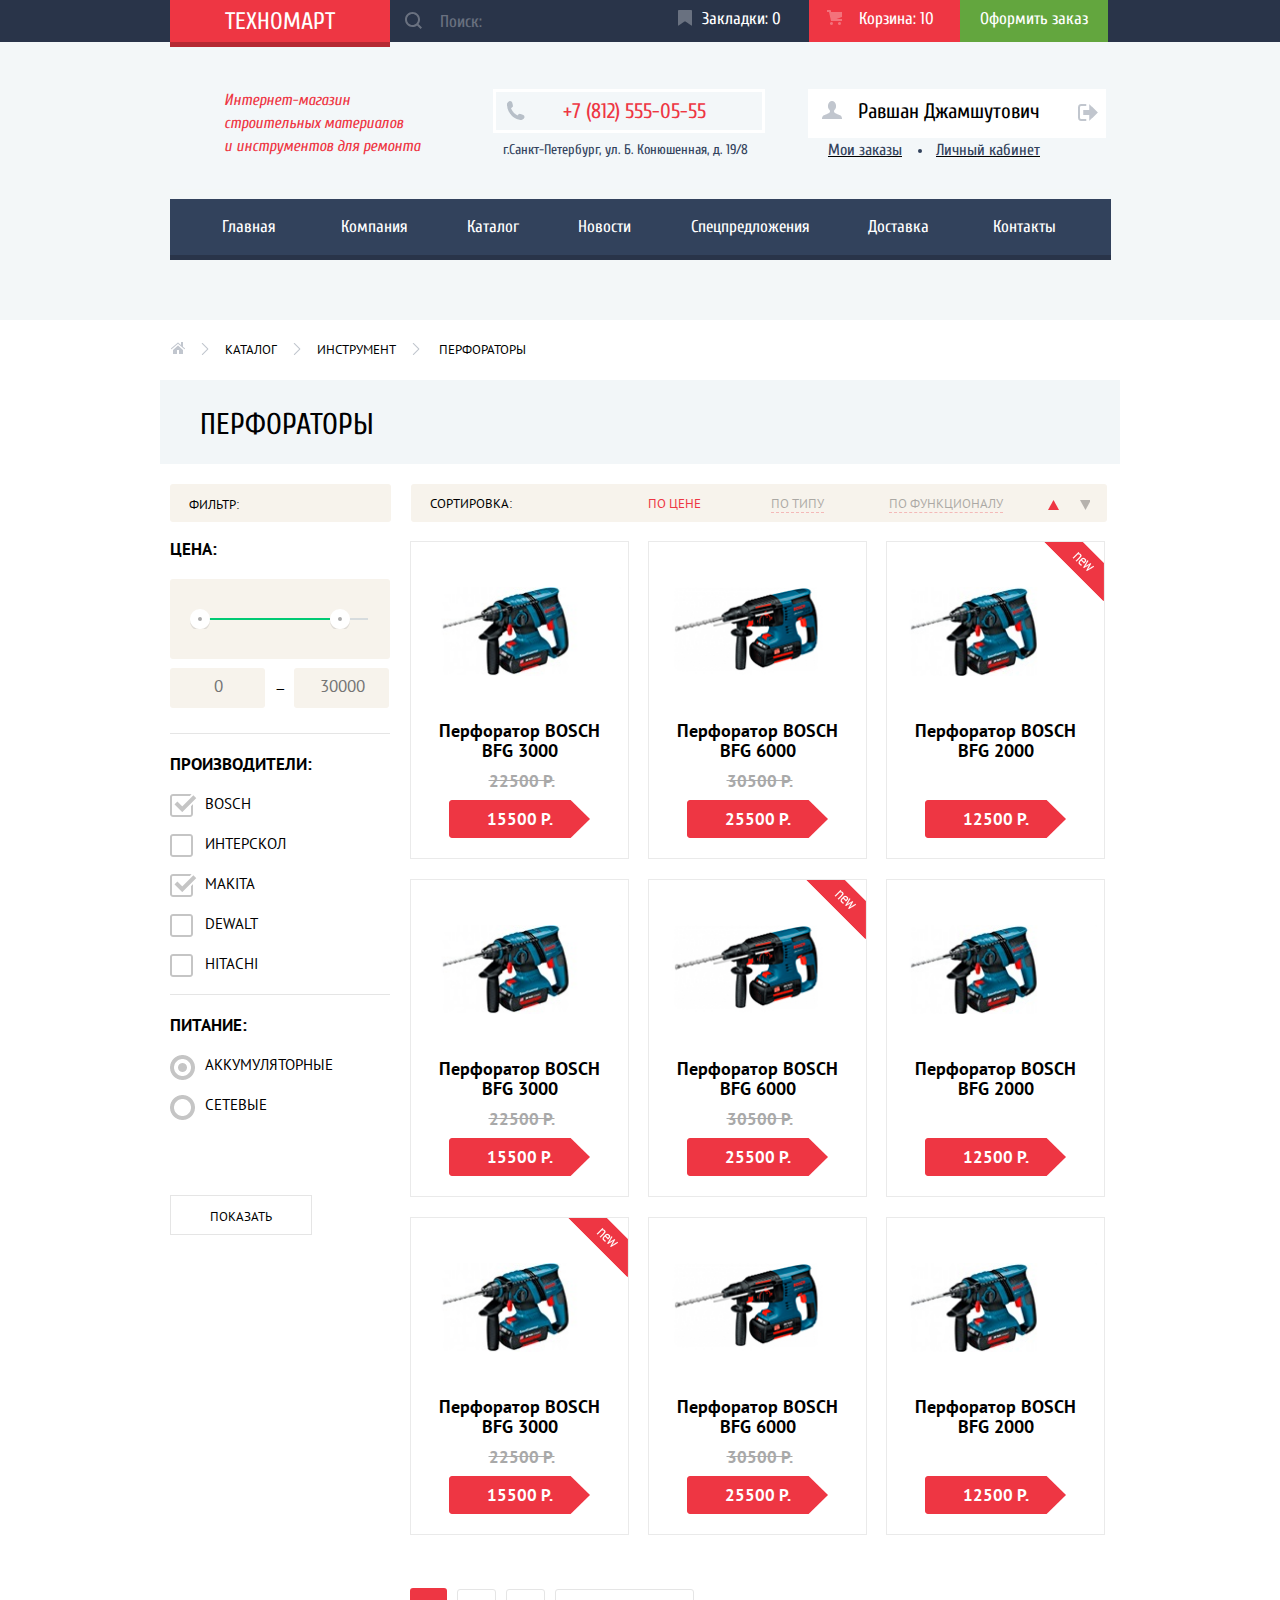
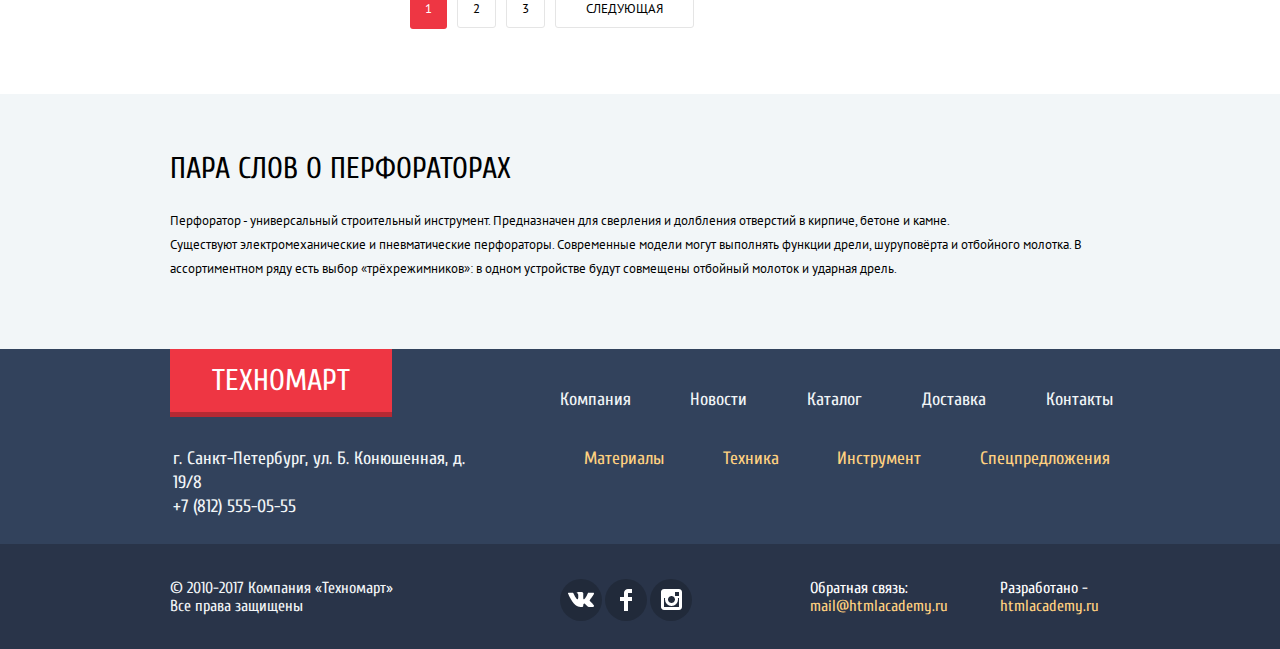
==== commit 79e99574: "работа с мин.размеров" ====
--- a/catalog.html
+++ b/catalog.html
@@ -6,13 +6,13 @@
         <link href="https://fonts.googleapis.com/css?family=Cuprum:400,400i,700&amp;subset=cyrillic" rel="stylesheet">
         <link href="https://fonts.googleapis.com/css?family=PT+Sans:400,700&amp;subset=cyrillic" rel="stylesheet">
         <link href="css/normalize.css" rel="stylesheet">
-        <link href="css/style.min.css" rel="stylesheet">
+        <link href="css/style.css" rel="stylesheet">
     </head>
     <body class="catalog-page">
-       <div class="header-wrapper">
+        <div class="header-wrapper">
             <header class="main-header ">
-                <div class="wrapper-user container">
-                    <section class="header-user">
+                <div class="wrapper-user">
+                    <section class="header-user container">
                         <a href="index.html" class="main-logo ">
                             Техномарт
                         </a>
@@ -29,10 +29,8 @@
                         <a class="header-order-button control" href="#" title="Оформить заказ">
                             <span class="order">Оформить заказ</span>
                         </a>
-                
                     </section>
                 </div>
-            
                 <div class="wrapper-contacts">
                     <section class="header-contacts">
                         <p class="header-info">Интернет-магазин строительных материалов и&#160;инструментов для ремонта</p>
@@ -52,7 +50,6 @@
                         </div>
                     </section>
                 </div>
-            
                 <nav class="main-navigation">
                     <ul class="site-navigation">
                         <li class="site-nav-item"><a>Главная</a></li>
@@ -65,8 +62,7 @@
                     </ul>
                 </nav>
             </header>
-       </div>
-        
+        </div>
         <main>
             <ul class="breadcrumbs container">
                 <li class="bread-item bread-home " aria-label="На главную"><a href="index.html" title="Главная"><img src="img/icon-home.svg" width="15" height="12" alt="На главную"></a></li>
@@ -74,11 +70,9 @@
                 <li class="bread-item"><a href="#" title="Инструмент">Инструмент</a></li>
                 <li class="bread-item"><a href="#" title="Перфораторы">Перфораторы</a></li>
             </ul>
-            
             <div class="catalog-item-name container">
                 <h1>Перфораторы</h1>
             </div>
-            
             <div class="filter-wrap container">
                 <p class="filter-block">Фильтр:</p>
                 <div class="sort-section ">
@@ -101,7 +95,6 @@
                         </li>
                     </ul>
                 </div>
-                
                 <div class="filter">
                     <form class="filter-form" method="post" action="https://echo.htmlacademy.ru">
                             <label class="price-range-label">Цена:</label>
@@ -114,8 +107,7 @@
                             </div>
                             <input type="text" name="first-range" class="first-range" placeholder="0">
                             <span>&#8212;</span>
-                            <input type="text" name="second-range" class="second-range" placeholder="30000">
-                    
+                            <input type="text" name="second-range" class="second-range" placeholder="30000">              
                         <div class="fieldset-style">
                             <fieldset>
                                 <legend>Производители:</legend>
@@ -143,7 +135,6 @@
                                 </ul>
                             </fieldset>
                         </div>
-                    
                         <div class="fieldset-style">
                             <fieldset>
                                 <legend>Питание:</legend>
@@ -159,16 +150,12 @@
                                 </ul>
                             </fieldset>
                         </div>
-            
                         <button type="submit" class="button filter-button" id="show-button">Показать</button>
                     </form>
             </div>
-            
-            
-            
             <section class="products catalog-list container">
                 <h2 class="visually-hidden">Наши продукты</h2>
-                <div class="catalog-shadow">
+                <div class="catalog-shadow shadow-inner">
                     <ul class="products-catalog">
                         <li class="products-item">
                             <div class="hidden-active">
@@ -176,112 +163,85 @@
                                 <button type="button" class="button hidden-button-marker">В закладки</button>
                             </div>
                             <img src="img/product-2.jpg" alt="BOSCH BFG 3000" class="price-item" width="205" height="90">
-                            <span class="product-name">
-                                Перфоратор BOSCH BFG 3000
-                            </span>
+                            <span class="product-name">Перфоратор BOSCH BFG 3000</span>
                             <span class="price-del"><del>22500 Р.</del></span>
                             <span class="price">15500 Р.</span>
-                        </li>
-                    
-                    
+                        </li>          
                         <li class="products-item">
                             <div class="hidden-active">
                                 <button type="button" class="button hidden-button-buy">Купить</button>
                                 <button type="button" class="button hidden-button-marker">В закладки</button>
                             </div>
                             <img src="img/product-3.jpg" alt="BOSCH BFG 6000" class="price-item" width="205" height="90">
-                            <span class="product-name">
-                                Перфоратор BOSCH BFG 6000
-                            </span>
+                            <span class="product-name"> Перфоратор BOSCH BFG 6000</span>
                             <span class="price-del"><del>30500 Р.</del></span>
                             <span class="price">25500 Р.</span>
                         </li>
-                     
                         <li class="products-item new-label-inner">
                             <div class="hidden-active">
                                 <button type="button" class="button hidden-button-buy">Купить</button>
                                 <button type="button" class="button hidden-button-marker">В закладки</button>
                             </div>
                             <img src="img/product-4.jpg" alt="BOSCH BFG 2000" class="price-item" width="205" height="90">
-                            <span class="product-name">
-                                Перфоратор BOSCH BFG 2000
-                            </span>
+                            <span class="product-name">Перфоратор BOSCH BFG 2000</span>
                             <span class="price">12500 Р.</span>
-                        </li>
-                    
+                        </li>   
                         <li class="products-item">
                             <div class="hidden-active">
                                 <button type="button" class="button hidden-button-buy">Купить</button>
                                 <button type="button" class="button hidden-button-marker">В закладки</button>
                             </div>
                             <img src="img/product-2.jpg" alt="BOSCH BFG 3000" class="price-item" width="205" height="90">
-                            <span class="product-name">
-                                Перфоратор BOSCH BFG 3000
-                            </span>
+                            <span class="product-name">Перфоратор BOSCH BFG 3000</span>
                             <span class="price-del"><del>22500 Р.</del></span>
                             <span class="price">15500 Р.</span>
                         </li>
-                    
                         <li class="products-item new-label-inner">
                             <div class="hidden-active">
                                 <button type="button" class="button hidden-button-buy">Купить</button>
                                 <button type="button" class="button hidden-button-marker">В закладки</button>
                             </div>
                             <img src="img/product-3.jpg" alt="BOSCH BFG 6000" class="price-item" width="205" height="90">
-                            <span class="product-name">
-                                Перфоратор BOSCH BFG 6000
-                            </span>
+                            <span class="product-name">Перфоратор BOSCH BFG 6000</span>
                             <span class="price-del"><del>30500 Р.</del></span>
                             <span class="price">25500 Р.</span>
                         </li>
-                    
                         <li class="products-item">
                             <div class="hidden-active">
                                 <button type="button" class="button hidden-button-buy">Купить</button>
                                 <button type="button" class="button hidden-button-marker">В закладки</button>
                             </div>
                             <img src="img/product-4.jpg" alt="BOSCH BFG 2000" class="price-item" width="205" height="90">
-                            <span class="product-name">
-                                Перфоратор BOSCH BFG 2000
-                            </span>
+                            <span class="product-name">Перфоратор BOSCH BFG 2000</span>
                             <span class="price">12500 Р.</span>
                         </li>
-                   
                         <li class="products-item new-label-inner">
                             <div class="hidden-active">
                                 <button type="button" class="button hidden-button-buy">Купить</button>
                                 <button type="button" class="button hidden-button-marker">В закладки</button>
                             </div>
                             <img src="img/product-2.jpg" alt="BOSCH BFG 3000" class="price-item" width="205" height="90">
-                            <span class="product-name">
-                                Перфоратор BOSCH BFG 3000
-                            </span>
+                            <span class="product-name">Перфоратор BOSCH BFG 3000</span>
                             <span class="price-del"><del>22500 Р.</del></span>
                             <span class="price">15500 Р.</span>
                         </li>
-                    
                         <li class="products-item">
                             <div class="hidden-active">
                                 <button type="button" class="button hidden-button-buy">Купить</button>
                                 <button type="button" class="button hidden-button-marker">В закладки</button>
                             </div>
                             <img src="img/product-3.jpg" alt="BOSCH BFG 6000" class="price-item" width="205" height="90">
-                            <span class="product-name">
-                                Перфоратор BOSCH BFG 6000
-                            </span>
+                            <span class="product-name">Перфоратор BOSCH BFG 6000</span>
                             <span class="price-del"><del>30500 Р.</del></span>
                             <span class="price">25500 Р.</span>
                         </li>
-                                        
                         <li class="products-item">
                             <div class="hidden-active">
                                 <button type="button" class="button hidden-button-buy">Купить</button>
                                 <button type="button" class="button hidden-button-marker">В закладки</button>
                             </div>
                             <img src="img/product-4.jpg" alt="BOSCH BFG 2000" class="price-item no-del" width="205" height="90">
-                            <span class="product-name no-del">
-                                Перфоратор BOSCH BFG 2000
-                            </span>
+                            <span class="product-name no-del">Перфоратор BOSCH BFG 2000</span>
                             <span class="price">12500 Р.</span>
                         </li>
                 	</ul>
@@ -294,7 +254,6 @@
                 </div>
             </section>
             </div>
-            
             <div class="catalog-about-wrap">
                 <section class="catalog-about container">
                     <h2>Пара слов о перфораторах</h2>
@@ -302,16 +261,13 @@
                 </section>
             </div>
         </main> 
-        
         <footer class="main-footer">
             <div class="conditions-wrap">
                 <section class="footer-conditions container">
                     <h2 class="visually-hidden">Навигация по сайту</h2>
                     <div>
                         <div class="footer-logo-wrap">
-                            <a href="index.html" class="main-footer-logo">
-                                Техномарт
-                            </a>
+                            <a href="index.html" class="main-footer-logo">Техномарт</a>
                         </div>
                         <p class="footer-contacts">г. Санкт-Петербург, ул. Б. Конюшенная, д. 19/8<br> +7 (812) 555-05-55</p>
                     </div>
@@ -332,14 +288,10 @@
                     </div>
                 </section>
             </div>
-                
             <div class="social-wrap">
                 <section class="footer-social container">
                     <h2 class="visually-hidden">Социальные сети</h2>
-                    <p class="copyright">
-                        © 2010-2017 Компания «Техномарт»
-                        Все права защищены
-                    </p>
+                    <p class="copyright">© 2010-2017 Компания «Техномарт» Все права защищены</p>
                     <ul>
                         <li class="social-button vk"><a href="#" title="Вконтакте" aria-label="Вконтакте"></a></li>
                         <li class="social-button fb"><a href="#" title="Facebook" aria-label="Facebook"></a></li>
@@ -358,7 +310,6 @@
                 </section>
             </div>
         </footer>
-            
         <section class="modal modal-buy container">
             <h2 class="visually-hidden">Корзина</h2>
             <form class="modal-form ">
@@ -368,9 +319,7 @@
             </form>
             <button type="button" class="button modal-button-close" aria-label="Закрыть"></button>
         </section>
-        
         <div class="modal-overlay"></div>
-        
         <script src="js/script.min.js"></script>
     </body>
 </html>--- a/css/style.css
+++ b/css/style.css
@@ -0,0 +1,2548 @@
+body {
+    margin: 0;
+    padding: 0;
+    font-family: "Cuprum", Arial, sans-serif;
+    font-size: 13px;
+    line-height: 24px;
+    font-weight: 400;
+    color: #000000;
+    background-color: #ffffff;
+}
+
+a {
+    text-decoration: none;
+}
+
+img {
+    max-width: 100%;
+    height: auto;
+}
+
+
+.button {
+    font-family: "Cuprum", Arial, sans-serif;
+    font-size: 14px;
+    line-height: 18px;
+}
+
+main h2, 
+main h3 {
+    font-size: 30px;
+    line-height: 30px;
+}
+
+.main-header {
+    display: flex;
+    flex-direction: column;
+    align-items: center;
+}
+
+/* index.html and total stilization*/
+
+.visually-hidden:not(:focus):not(:active),
+input[type="checkbox"].visually-hidden,
+input[type="radio"].visually-hidden {
+    position: absolute;
+    margin: -1px;
+    width: 1px;
+    height: 1px;
+    border: 0;
+    padding: 0;
+    white-space: nowrap;
+    clip-path: inset(100%);
+    clip: rect(0 0 0 0);
+    overflow: hidden;
+}
+
+.container {
+    padding: 0 10px;
+    margin: 0px auto;
+    width: 940px;
+}
+
+/* header class="main-header"*/
+
+.header-wrapper {
+    width: 100%;
+    height: 320px;
+    background-color: #f3f7f8;
+}
+
+.wrapper-user {
+    display: flex;
+    justify-content: center;
+    flex-wrap: wrap;
+    width: 100%;
+    background-color: #293449;
+}
+
+.wrapper-contacts {
+    display: flex;
+    justify-content: center;
+    flex-wrap: wrap;
+    width: 100%;
+    background-color: #f3f7f8;
+}
+
+.wrapper-user-nav {
+    height: 100px;
+}
+
+.services-wrapper {
+    width: 100%;
+    background-color: #f4f8f9;
+}
+
+.social-wrap {
+    width: 100%;
+    background-color: #293449;
+}
+
+.conditions-wrap {
+    width: 100%;
+    background-color: #32425c;
+}
+
+.catalog-about-wrap {
+    width: 100%;
+    background-color: #f2f6f8;
+}
+
+.modal-overlay {
+    position: fixed;
+    z-index: 1;
+    top: 0;
+    left: 0;
+    display: none;
+    width: 100%;
+    height: 100%;
+    background: rgba(0, 0, 0, 0.5);
+}
+
+.header-user {
+    position: relative;
+    z-index: 1;
+    display: flex;
+    flex-wrap: wrap;
+}
+
+.header-user, .header-user a {
+    font-size: 17px;
+    line-height: 18px;
+    color: #ffffff;
+}
+
+.header-user .main-logo  {
+    padding: 10px 55px 10px 55px; 
+    height: 22px;
+    text-transform: uppercase;
+    font-size: 24px;
+    line-height: 24px;
+    color: #ffffff;
+    background-color: #ee3643;
+    box-shadow: 0 5px 0 0 #b52933;
+}
+
+.main-logo:hover {
+    background-color: #ca2c37;
+    box-shadow: 0 5px 0 0 #9a212a;
+}
+
+.main-logo:active {
+    background-color: #ba2732;
+    box-shadow: 0 5px 0 0 #8e1e26;
+}
+
+.header-order-button {
+    padding-top: 10px;
+}
+
+.header-user .full, 
+.header-user .full:hover,
+.header-user .full:active {
+    background-color: #ee3643;
+}
+
+.header-order-button .order {
+    padding: 16px 20px 14px 20px;
+    width: 150px;
+    height: 42px;
+    font-size: 17px;
+    line-height: 18px;
+    background-color: #63a63e;
+}
+
+.header-order-button:hover .order {
+    background-color: #5fbb2d;
+}
+
+.header-order-button:active .order {
+    color: rgba(170, 195, 155, 0.51);
+    background-color: #518534;
+}
+
+.main-search {
+    margin: 0;
+    padding: 0;
+    width: 270px;
+}
+
+.input-search {
+    background: url("../img/icon-search.svg") no-repeat;
+    background-size: 17px 17px;
+    background-position: 15px 12px;
+    opacity: 0.3;
+}
+
+.input-search:hover {
+    opacity: 1;
+}
+
+.input-search:active,
+.input-search:focus {
+    background: url("../img/icon-search-active.svg") no-repeat;
+    background-size: 17px 17px;
+    background-position: 10px 13px;
+    opacity: 1;
+}
+
+.input-search:active .main-search::before,
+.input-search:focus .main-search::before {
+    content: "";
+    position: absolute;
+    z-index: 3;
+    top: 13px;
+    left: 230px;
+    display: inline-block;
+    vertical-align: middle;
+    padding-right: 10px;
+    width: 17px;
+    height: 17px;
+    background: url("../img/css_sprites.png") no-repeat -235px -273px;
+}
+
+.control:hover {
+    background-color: #212a3a;
+}
+
+.control .input-search {
+    position: relative;
+    display: inline-block;
+    vertical-align: middle;
+    padding: 0;
+    padding-left: 50px;
+    width: 220px;
+    height: 42px;
+    color: #ffffff;
+    background-color: #293449;
+    border: none;
+}
+
+.input-search::-webkit-input-placeholder {
+    color: #ffffff;
+}
+
+.control .input-search:hover {
+    color: #ffffff;
+    background-color: #212a3a;
+    border: none;
+}
+
+.control .input-search:active,
+.control .input-search:focus {
+    color: #000000;
+    background-color: #ffffff;
+}
+
+.control:not(.main-search):active {
+    color: rgba(162, 165, 169, 0.51);
+    background-color: #161d29;
+}
+
+.header-user .main-header-marker {
+    position: relative;
+    padding: 10px 20px;
+    padding-left: 42px;
+    width: 87px;
+}
+
+.main-header-marker::before {
+    content: " ";
+    position: absolute;
+    top: 10px;
+    left: 18px;
+    display: block;
+    padding-right: 13px; 
+    width: 14px;
+    height: 20px;
+    background: url("../img/css_sprites.png") no-repeat -272px -273px;
+    fill: white;
+    opacity: 0.3;
+}
+
+.main-header-marker:hover::before {
+    opacity: 1;
+}
+
+.main-header-marker:active::before {
+    opacity: 0.3;
+}
+
+.main-header-sale {
+    position: relative;
+    padding: 10px 12px 10px 12px;
+    padding-left: 50px;
+    width: 89px;
+}
+
+.main-header-sale::before {
+    content: "";
+    position: absolute;
+    top: 10px;
+    left: 18px;
+    display: block;
+    padding-right: 17px;
+    width: 15px;
+    height: 15px;
+    background: url(../img/css_sprites.png) no-repeat -202px -232px;
+    opacity: 0.3;
+}
+
+.main-header-sale:hover::before {
+    opacity: 1;
+}
+
+.main-header-sale:active::before {
+    opacity: 0.3;
+}
+
+.header-contacts {
+    position: relative;
+    display: flex;
+    flex-wrap: wrap;
+    margin-bottom: 7px;
+    padding-top: 47px;
+    width: 940px;
+    background-color: #f3f7f9;
+}
+
+.header-info {
+    max-width: 205px;
+    height: 70px;
+    margin: 0;
+    margin-left: 54px;
+    font-style: italic;
+    font-size: 16px;
+    line-height: 23px;
+    color: #ee3643;
+}
+
+.adress-wrap {
+    margin-left: 64px;
+    margin-right: 55px;
+    width: 270px;
+}
+
+.adress-wrap-inner {
+    margin-left: 64px;
+    margin-right: 45px;
+    width: 270px;
+}
+
+.tel {
+    position: relative;
+    display: block;
+    margin: 0;
+    padding: 7px 38px 10px 67px;
+    width: 160px;
+    height: 21px;
+    color: #ee3643;
+    font-style: normal;
+    font-size: 21px;
+    line-height: 21px;
+    border: 3px solid white;
+}
+
+.tel::before {
+    content: "";
+    position: absolute;
+    top: 9px;
+    right: 237px;
+    display: block;
+    width: 19px;
+    height: 19px;
+    background: url("../img/css_sprites.png") no-repeat -316px -188px;
+}
+
+.inner-tel {
+    position: relative;
+    display: block;
+    margin: 0;
+    padding: 9px 39px 8px 67px;
+    width: 160px;
+    height: 21px;
+    color: #ee3643;
+    font-style: normal;
+    font-size: 21px;
+    line-height: 21px;
+    border: 3px solid white;
+}
+
+.inner-tel::before {
+    content: "";
+    position: absolute;
+    top: 9px;
+    right: 237px;
+    display: block;
+    width: 19px;
+    height: 19px;
+    background: url("../img/css_sprites.png") no-repeat -316px -188px;
+}
+
+.header-adress {
+    display: block;
+    margin-top: 3px;
+    padding-left: 5px;
+    width: 265px;
+    font-size: 14px;
+    line-height: 24px;
+    color: #32425c;
+}
+
+.inner-header-adress {
+    display: block;
+    margin-top: 5px;
+    padding-left: 10px;
+    width: 265px;
+    font-size: 14px;
+    line-height: 24px;
+    color: #32425c;
+}
+
+.user-navigation {
+    display: flex;
+    flex-wrap: wrap;
+    list-style: none;
+    padding: 0;
+}
+
+.user-navigation a {
+    position: relative;
+    z-index: 0;
+    width: 127px;
+    padding: 10px 20px 10px 28px;
+    height: 45px;
+    font: inherit;
+    color: #000000;
+    font-size: 21px;
+    line-height: 21px;
+    background-color: #ffffff;
+}
+
+.header-login {
+    margin-right: 10px;
+    margin-left: 0px;
+}
+
+.login-link .header-login {
+    position: relative;
+    margin-left: 5px;
+    padding: 10px 22px 10px;
+    padding-left: 52px;
+    width: 80px;
+}
+
+.header-login::before {
+    content: "";
+    position: absolute;
+    top: 12px;
+    left: 17px;
+    display: block;
+    width: 20px;
+    height: 17px;
+    background: url("../img/css_sprites.png") no-repeat -195px -273px;
+    opacity: 0.3;
+}
+
+.header-login:hover::before {
+    opacity: 1;
+}
+
+.header-login:active::before {
+    opacity: 0.3;
+}
+
+.header-login:hover,
+.header-registration:hover {
+    color: #ee3643;
+}
+
+.header-login:active,
+.header-registration:active {
+    color: rgba(178, 178, 178, 0.3);
+}
+
+.user-navigation-active {
+    position: relative;
+    margin: 0;
+    padding: 0;
+    list-style: none;
+}
+
+.user-navigation-active a {
+    color: #000000;
+    width: 300px;
+    height: 45px;
+}
+
+.header-login-active::before {
+    content: "";
+    position: absolute;
+    top: 12px;
+    left: 14px;
+    display: block;
+    width: 20px;
+    padding-right: 15px;
+    height: 18px;
+    background: url(../img/css_sprites.png) no-repeat -74px -273px;
+    opacity: 0.3;
+}
+
+
+.header-login-active:hover::before,
+.login-link-active .header-login-exit:hover {
+    opacity: 1;
+}
+
+.header-login-active:active::before,
+.login-link-active .header-login-exit:active {
+    opacity: 0.3;
+}
+
+.login-link-active {
+    padding: 12px 8px 12px 50px;
+    height: 25px;
+    font-size: 21px;
+    line-height: 21px;
+    background-color: #ffffff;
+}
+
+.login-link-active .header-login-exit {
+   display: inline-block;
+   vertical-align: middle;
+   margin-left: 32px; 
+   width: 21px;
+   height: 17px;
+   background: url(../img/css_sprites.png) no-repeat -114px -273px;
+   opacity: 0.3;
+}
+
+.header-login-active:active {
+    color: rgba(178, 178, 178, 0.3);
+}
+
+.my-orders,
+.personal {
+    display: inline-block;
+    vertical-align: top;
+    margin-top: 3px;
+    font-size: 16px;
+    line-height: 18px;
+    text-decoration: underline;
+}
+
+.my-orders .header-orders,
+.personal .header-personal {
+    padding-left: 10px;
+    color: #32425c;
+}
+
+.personal .header-personal {
+    padding-left: 4px;
+}
+
+.my-orders {
+    margin-left: 10px;
+}
+
+.header-orders::after {
+    content: "";
+    position: relative;
+    display: inline-block;
+    vertical-align: middle;
+    margin-left: 16px;
+    margin-right: 7px;
+    width: 4px;
+    height: 4px;
+    background-color: #32425c;
+    border-radius: 4px;
+}
+
+.my-orders:hover a,
+.personal:hover  a {
+    color: #ee3643;
+}
+
+.my-orders:active a,
+.personal:active a {
+    color: rgba(178, 178, 178, 0.3);
+}
+
+.main-navigation {
+    min-height: 60px;          
+}
+
+.site-navigation {
+    display: flex;
+    margin: 0;
+    margin-top: 20px;
+    padding: 0;    
+    list-style: none;
+}
+
+.site-navigation a {
+    padding: 18px 35px 19px 52px;
+    width: 55px;
+    color: #ffffff;
+    font-size: 17px;
+    line-height: 17px;
+    background-color: #32425c;
+    border-bottom: 5px solid #293449;
+}
+
+.site-nav-item {
+    text-align: center;
+}
+
+.site-nav-item:nth-of-type(2) a {
+    padding: 18px 30px 19px 30px;
+    width: 38px; 
+}
+
+.site-nav-item:nth-of-type(3) a {
+    padding: 18px 39px 19px 29px;
+    width: 38px;
+}
+
+.site-nav-item:nth-of-type(4) a {
+    padding: 18px 8px 19px 20px;
+    width: 38px;
+}
+
+.site-nav-item:nth-of-type(5) a {
+    padding: 18px 29px 19px 52px;
+    width: 33px;
+}
+
+.site-nav-item:nth-of-type(6) a {
+    padding-left: 29px;
+    padding-right: 20px;
+}
+  
+.site-nav-item:nth-of-type(7) a {
+    padding-left: 44px;
+    padding-right: 55px;
+}
+
+.site-navigation a:hover {
+    background-color: #293449;
+}
+
+.site-navigation a:active {
+    color: rgba(134, 140, 149, 0.3);
+     background-color: #1d2739;
+}
+
+/* section class="features*/
+
+.features-top {
+    margin-top: 60px;
+    margin-bottom: 20px;
+}
+
+.features-bottom {
+    display: flex;
+    margin-bottom: 54px;
+}
+
+.features-flex-wrap {
+    position: relative;
+    display: flex;
+    flex-direction: column;
+    justify-content: space-between;
+    height: 266px;
+}
+
+.features-list {
+    display: flex;
+    flex-wrap: wrap;
+    margin: 0;
+    padding: 0;
+    list-style: none;
+}
+
+.features-item,
+.label-new {
+    position: relative;
+    width: 300px;
+    height: 123px;
+}
+
+.features-item:nth-of-type(-n+2),
+.features-item:nth-of-type(4) {
+    margin-right: 20px;
+}
+
+.features-item h3 {
+    margin: 0;
+    padding-left: 23px;
+    padding-top: 24px;
+    font-size: 24px;
+    line-height: 30px;
+}
+
+.features-item h3 {
+    padding-left: 23px;
+    padding-top: 20px;
+    margin: 0;
+    color: #ffffff;
+}
+
+.features-button {
+    position: relative;
+    top: 18px;
+    margin-left: 25px;
+    padding: 12px 24px 12px;
+    width: 135px;
+    height: 31px;
+    text-transform: uppercase;
+    color: #ffffff;
+    background-color: rgba(229, 229, 229, 0.3);
+    border-radius: 4px;
+}
+
+.features-button-instruments {
+    padding: 12px 26px 12px;
+} 
+
+.features-button-mechanizm {
+    left: -3px;
+    padding: 12px 30px 12px;
+}
+
+.features-button-sales {
+    margin-left: 23px;
+    padding: 12px 24px 12px;
+}
+
+.features-button-delivery {
+    margin-left: 23px;
+    padding: 12px 38px 12px;
+}
+
+.features-button:hover {
+    background-color: rgba(204, 204, 204, 0.4);
+}
+
+.features-button:active {
+    background-color: rgba(178, 178, 178, 0.5);
+}
+
+.label-new::after {
+    content: "";
+    position: absolute;
+    top: 0px;
+    right: 0px;
+    display: block;
+    width:60px;
+    height:60px;
+    background: url("../img/new-flag.png") no-repeat;
+}
+
+.features-item:nth-of-type(1) {
+    background-color: #ffbf47;
+}
+
+.features-item:nth-of-type(2) {
+    background-color: #3bbce3;
+}
+
+.features-item:nth-of-type(3) {
+    background-color: #dc91d8;
+}
+
+.features-bottom .features-credit {
+    position: relative;
+    margin-right: 0;
+    background-color: #8ed78f;
+}
+
+.features-bottom .features-delivery {
+    position: relative;
+    margin-right: 0;
+    background-color: #ffc047;
+}
+
+.materials::before {
+    content: "";
+    position: absolute;
+    right: 43px;
+    bottom: 25px;
+    width: 44px;
+    height: 65px;
+    background: url(../img/css_sprites.png) no-repeat -10px -232px;
+}
+
+.instruments::before {
+    content: "";
+    position: absolute;
+    right: 27px;
+    bottom: 30px;
+    width: 75px;
+    height: 61px;
+    background: url("..//img/css_sprites.png") no-repeat -10px -151px;
+}
+
+.mechanizm::after {
+    content: "";
+    position: absolute;
+    right: 30px;
+    bottom: 30px;
+    width: 78px;
+    height: 62px;
+    background: url("..//img/css_sprites.png") no-repeat -171px -10px;
+}
+
+.sales::after {
+    content: "";
+    position: absolute;
+    right: 45px;
+    bottom: 25px;
+    width: 59px;
+    height: 72px;
+    background: url("..//img/css_sprites.png") no-repeat -269px -96px;
+}
+
+.delivery::after {
+    content: "";
+    position: absolute;
+    right: 31px;
+    bottom: 25px;
+    width: 78px;
+    height: 63px;
+    background: url("..//img/css_sprites.png") no-repeat -10px -68px;
+}
+
+/* figure class="catalog-gallery" */
+
+.catalog-gallery {
+    position: relative;
+    margin: 0;
+    margin-right: 20px;
+}
+
+.catalog-gallery-button {
+    position: relative;
+    z-index: 11;
+    display: block;
+    width: 134px;
+    height: 15px;
+    padding: 10px 30px 10px 30px; 
+    font-size: 14px;
+    line-height: 18px;
+    text-align: center;
+    color: #ffffff;
+    text-transform: uppercase;
+    background-color: #ee3643;
+    border-radius: 3px;
+}
+
+.catalog-gallery-button:hover {
+    background-color: #ca2c37;
+}
+
+.catalog-gallery-button:active {
+    background-color: #ba2732;
+}
+
+
+.catalog-slide .button:hover {
+    background-color: #ca2c37;
+}
+
+.catalog-slide .button:active {
+    background-color: #ba2732;
+}
+
+.catalog-slide-1,
+.catalog-slide-2 {
+    height: 266px;
+    width: 620px;
+}
+
+.catalog-slide-1 {
+    bottom: 50px;
+    display: none;
+    padding-top: 22px;
+    padding-left: 25px;
+    width: 595px; 
+    height: 244px;
+}
+
+.catalog-slide-2 {
+    bottom: 50px;
+    display: none;
+    padding-top: 22px;
+    padding-left: 25px;
+    width: 595px;
+    height: 244px;
+}
+
+.gallery-control-forward {
+    position: absolute;
+    z-index: 11;
+    bottom: 110px;
+    left: 572px;
+    padding: 10px;
+    width: 40px;
+    height: 40px;
+    background: url("../img/css_sprites.png") no-repeat -108px -68px;
+    border: none;
+    cursor: pointer;
+}
+
+.gallery-control-backward {
+    position: absolute;
+    z-index: 11;
+    bottom: 110px;
+    left: 25px;
+    padding: 10px;
+    width: 40px;
+    height: 40px;
+    background: url("../img/css_sprites.png") no-repeat -105px -151px;
+    border: none;
+    cursor: pointer;
+}
+
+.slide-1 {
+    position: absolute;
+    z-index: -1;
+    bottom: 0px;
+    left: 0px;
+    width: 620px;
+    height: 266px;   
+}
+
+.name-1 {
+    display: block;
+    margin-bottom: 3px;
+    font-size: 36px;
+    text-transform: uppercase;
+    line-height: 36px;
+    font-weight: bold;
+    color: #ffffff;
+}
+
+.info-1 {
+    display: block;
+    margin-bottom: 121px;
+    font-size: 18px;
+    line-height: 24px;
+    color: #ffffff;
+}
+
+.gallery-slide-button-1 {
+    position: absolute;
+    bottom: 36px;
+    left: 294px;
+    padding: 0;
+    width: 10px;
+    height: 10px;
+    background: url("../img/selector-2.png") no-repeat;
+    border: none;
+}
+
+.gallery-slide-button-2 {
+    position: absolute;
+    bottom: 36px;
+    left: 314px;
+    padding: 0;
+    width: 10px;
+    height: 10px;
+    background: url("../img/selector-2.png") no-repeat;
+    border: none;
+}
+
+.gallery-slide-select-1 {
+    position: absolute;
+    z-index: 12;
+    bottom: 36px;
+    left: 294px;
+    display: block;
+    padding: 0;
+    width: 10px;
+    height: 10px;
+    background: url("../img/selector-1.png") no-repeat;
+    border: none;
+}
+
+.gallery-slide-select-2 {
+    position: absolute;
+    z-index: 12;
+    bottom: 36px;
+    left: 314px;
+    display: block;
+    padding: 0;
+    width: 10px;
+    height: 10px;
+    background: url("../img/selector-1.png") no-repeat;
+    border: none;
+}
+
+.slide-2 {
+    position: absolute;
+    z-index: -1;
+    bottom: 0px;
+    left: 0px;
+    width: 620px;
+    height: 266px;
+}
+
+.name-2 {
+    display: block;
+    margin-bottom: 3px;
+    text-transform: uppercase;
+    font-size: 36px;
+    line-height: 36px;
+    font-weight: bold;
+    color: #ffffff;
+}
+
+.info-2 {
+    display: block;
+    margin-bottom: 121px;
+    font-size: 18px;
+    line-height: 24px;
+    color: #ffffff;
+}
+
+/* section class="products" */
+
+.products {
+    min-height: 450px;
+}
+
+.popular-header {
+    display: flex;
+    justify-content: space-between;
+    padding: 28px 25px 28px 25px;
+    margin-bottom: 20px;
+    text-transform: uppercase;
+    background-color: #f9f5f0;
+}
+
+.popular-header h2 {
+    margin: 0;
+    font-weight: normal;
+    color: #32425c
+}
+
+.popular-button {
+    margin-top: -7px;
+    padding: 11px 27px 11px; 
+    min-width: 200px;
+    height: 16px;
+    text-align: center; 
+    text-transform: uppercase;
+    color: #ffffff;
+    border-radius: 3px;
+    background-color: #ee3643;
+}
+
+.popular-button:hover {
+    background-color: #ca2c37;    
+}
+
+.popular-button:active {
+    background-color: #ba2732;
+}
+
+.products-catalog {
+    position: relative;
+    display: flex;
+    flex-wrap: wrap;
+    justify-content: space-between;
+    margin: 0;
+    padding: 0;
+    align-items: flex-start;
+    list-style: none;
+}
+
+.products-catalog-inner {
+    position: relative;
+    display: flex;
+    flex-wrap: wrap;
+    align-items: flex-start;
+    margin: 0;
+    padding: 0;
+    justify-content: flex-start;
+    list-style: none;
+}
+
+.products-item {
+    position: relative;
+    display: flex;
+    flex-direction: column;
+    margin-bottom: 20px;
+    padding: 45px 7px 5px;
+    width: 203px;
+    height: 266px;
+    border: 1px solid #eaeaea;
+}
+
+.products-item-inner:nth-of-type(3n) {
+    margin-right: 0;
+}
+
+.products-item img,
+.products-item-inner img {
+    margin-bottom: 40px;
+    max-width: 100%;
+    height: auto;
+}
+
+.catalog-shadow {
+    font-family: "PT Sans", Arial, sans-serif;
+}
+
+.shadow-inner {
+    width: 695px;
+}
+
+.catalog-shadow .products-item:hover,
+.catalog-shadow .products-item-inner:hover {
+    box-shadow: 0px 5px 20px 0px #b4b8bf;
+}
+
+.product-name {
+    display: block;
+    margin-bottom: 10px;
+    padding: 5px 12px 0 12px;
+    text-align: center;
+    font-weight: bold;
+    font-size: 18px;
+    line-height: 20px;
+}
+
+.price-del {
+    display: block;
+    align-self: center;
+    padding-left: 18px;
+    padding-top: 1px;
+    width: 80px;
+    color: #a9a9a9;
+    font-size: 17px;
+    line-height: 18px;
+    font-weight: bold;
+}
+
+.price {
+    display: block;
+    margin: 0px auto;
+    margin-top: auto;
+    margin-bottom: 5px;
+    padding-top: 10px;
+    width: 141px;
+    height: 38px;
+    font-weight: bold;
+    font-size: 17px;
+    line-height: 18px;
+    color: #ffffff;
+    text-align: center;
+    background: url("../img/css_sprites.png") no-repeat -10px -10px;
+}
+
+.price:hover {
+    cursor: pointer;
+}
+
+.hidden-active {
+    position: absolute;
+    z-index: 1;
+    top: 10px;
+    left: 0px;
+    display: none;
+    padding-left: 41px;
+    padding-top: 30px;
+    width: 174px;
+    height: 130px;
+    background: #ffffff;
+}
+
+.products-item:hover .hidden-active,
+.products-item-inner:hover .hidden-active {
+    display: block;
+}
+
+.products-item:hover,
+.products-item-inner:hover {
+    height: 264px;
+}
+
+.hidden-button-buy {
+    width: 129px;
+    margin: 7px auto;
+    padding: 7px 0;
+    font-family: "Cuprum", Arial, sans-serif;
+    text-transform: uppercase;
+    color: #ffffff;
+    background-color: #63a63e;
+    border: none;
+    border-radius: 4px;
+    box-shadow: 0px 3px 0 0 #367315;
+}
+
+.hidden-button-marker {
+    margin: 6px auto;
+    margin-top: 6px;
+    padding: 7px 0;
+    width: 129px;
+    font-family: "Cuprum", Arial, sans-serif;
+    background-color: #ffffff;
+    color: #32425c;
+    border: 3px solid #63a63e;
+    border-radius: 4px;
+    text-transform: uppercase;
+}
+
+.hidden-button-marker:hover {
+    border: 3px solid #32425c;
+}
+
+.hidden-button-marker:active {
+    color: #c1c6ce;
+    border: 3px solid #c1c6ce;
+}
+
+.hidden-button-buy:hover {
+    background-color: #5fbb2d;
+    box-shadow: 0px 3px 0 0 #367315;
+}
+
+.hidden-button-buy:active {
+    background-color: #518534;
+}
+
+.new-label::after {
+    content: "";
+    position: absolute;
+    z-index: 1;
+    top: 0px;
+    right: 0px;
+    width:60px;
+    height:60px;
+    background: url("../img/new-flag.png") no-repeat;
+}
+
+.new-label-inner::after {
+    content: "";
+    position: absolute;
+    z-index: 1;
+    top: 0;
+    right: 0;
+    width:60px;
+    height:60px;
+    background: url("../img/new-flag.png") no-repeat;
+} 
+
+.products-item:hover .new-label::after {
+    bottom: 250px;
+}
+
+/*section="manufacturers"*/
+
+.manufacturers {
+    margin-bottom: 65px;
+    min-height: 420px;
+}
+
+.manufacturers-catalog {
+    display: flex;
+    flex-wrap: wrap;
+    justify-content: space-between;
+    margin: 0;
+    padding: 0;
+    list-style: none;
+}
+
+.manufacturers-item {
+    display: flex;
+    justify-content: center;
+    align-items: center;
+    margin-bottom: 20px;
+    width: 220px;
+    height: 143px;
+    border: 1px solid #ebebeb;
+}
+
+.manufacturers-item:hover {
+    box-shadow: 0px 5px 20px 0px #b4b8bf;
+}
+
+.manufacturers-item:active {
+    opacity: 0.3;
+}
+
+/* section class="services" */
+
+.services {
+    position: relative;
+    margin-bottom: 77px;
+    padding-top: 65px;
+    height: 457px;
+    background-color: #f4f7f9;
+}
+
+.services-top {
+    width: 425px;
+}
+
+.services-top p {
+    margin-bottom: 55px;
+    font-family: "PT Sans", Arial, sans-serif;
+}
+
+.services-left {
+    position: relative;
+    margin-right: 82px;
+    width: 240px;
+}
+
+.services-wrap {
+    display: flex;
+}
+
+.shadow {
+    position: absolute;
+    top: -25px;
+    left: 230px;
+}
+
+.services-right-delivery {
+    display: none;
+    padding-top: 10px;
+}
+
+.services-right-guarantee {
+    display: none; 
+    padding-top: 10px;
+}
+
+.services-right-credit {
+    display: none;
+    padding-top: 10px;
+}
+
+.services-right-description {
+    position: relative;
+    z-index: 2;
+    display: block;
+    margin-top: 26px;
+    font-family: "PT Sans", Arial, sans-serif;
+}
+
+.services-right-delivery::after {
+    content: "";
+    position: absolute;
+    z-index: 1;
+    bottom: 1px;
+    right: 0px;
+    display: block;
+    width: 468px;
+    height: 261px;
+    background: url("../img/services-1.png") no-repeat;
+}
+
+.services-right-credit::after {
+    content: "";
+    position: absolute;
+    z-index: 1;
+    bottom: 3px;
+    right: -8px;
+    display: block;
+    width: 465px;
+    height: 285px;
+    background: url("../img/services-3.png") no-repeat;
+}
+
+.services-right-guarantee::after {
+    content: "";
+    position: absolute;
+     z-index: 1;
+    bottom: 0px;
+    right: -7px;
+    display: block;
+    width: 389px;
+    height: 283px;
+    background: url("../img/services-2.png") no-repeat;
+}
+
+.services-right-delivery p{
+    width: 275px;
+}
+
+.services-right-credit p {
+    width: 280px;
+}
+
+.services-list {
+    padding: 0;
+    list-style: none;
+}
+
+.services-item a {
+    display: block;
+    padding-top: 15px;
+    padding-left: 22px;
+    width: 218px;
+    height: 45px;
+    color: #ffffff;
+    font-size: 21px;
+    line-height: 30px;
+    font-weight: bold;
+    background-color: #32425c;
+}
+
+.border {
+    border-top: 1px solid #4e637b;
+}
+
+.services-item a:hover,
+.services-item a:focus {
+    background-color: #293449;
+}
+
+.services-item a:active {
+    color: #32425c;
+    background-color: #ffffff;
+}
+
+.services-item-active a {
+    display: block;
+    padding-top: 15px;
+    padding-left: 22px;
+    width: 218px;
+    height: 45px;
+    color: #32425c;
+    font-size: 21px;
+    line-height: 30px;
+    font-weight: bold;
+    background-color: #ffffff;
+}
+
+.services-item-active a:hover,
+.services-item-active a:active,
+.services-item-active a:focus {
+    color: #32425c;
+    background-color: #ffffff;
+}
+
+.services-shadow {
+    position: absolute;
+    top: -40px;
+    left: 230px;
+}
+
+.services h3 {
+    text-transform: uppercase;
+    font-weight: normal;
+}
+
+.services h3:first-of-type {
+    margin: 0;
+    margin-bottom: 24px;
+    font-family: "Cuprum", Arial, sans-serif;
+    font-size: 30px;
+    line-height: 30px;
+}
+
+div[class*="services-right"] .right-caption {
+    font-family: "Cuprum", Arial, sans-serif; 
+    text-transform: uppercase;
+    font-size: 36px;
+    line-height: 36px;
+    color: #32425c;
+}
+
+.services-credit-button {
+    display: block;
+    margin-top: 27px;
+    padding: 10px 45px;
+    color: #ffffff;
+    background-color: #ff5357;
+    border: none;
+    border-radius: 3px;
+}
+
+.services-credit-button:hover {
+    background-color: #ca2c37;
+}
+
+.services-credit-button:active {
+    background-color: #ba2732;
+}
+
+/*section class="about"*/
+
+.about h2 {
+    text-transform: uppercase;
+    font-weight: normal;
+}
+
+.about p {
+    margin-top: 25px;
+    font-family: "PT Sans", Arial, sans-serif;
+}
+
+.about p:nth-child(3) {
+    width: 390px;
+}
+
+.info-wrap {
+    display: flex;
+    justify-content: space-between;
+    margin-bottom: 86px;
+    min-height: 315px;
+}
+
+.info-wrap h2 {
+    margin-top: 0;
+}
+
+.about {
+    width: 543px;
+}
+
+.about-delivery {
+    margin: 0;
+    margin-top: 20px;
+    padding-left: 35px;
+    list-style: none;
+}
+
+.about-delivery-item {
+    position: relative;
+    font-size: 18px;
+    line-height: 20px;
+}
+
+.about-delivery-item:not(:last-child) {
+    margin-bottom: 20px;
+}
+
+.about-delivery-item::before {
+    content: "";
+    position: absolute;
+    left: -38px;
+    top: 10px;
+    display: block;
+    margin-bottom: 10px;
+    width: 25px;
+    height: 2px;
+    background-color: #ee3643;
+}
+
+.about-button {
+    display: block;
+    margin-top: 35px;
+    padding: 10px 10px;
+    width: 200px;
+    height: 19px;
+    font-size: 14px;
+    line-height: 18px;
+    text-align: center;
+    text-transform: uppercase;
+    background-color: #ee3643;
+    color: #ffffff;
+    border-radius: 3px;
+}
+
+.about-button:hover {
+    background-color: #ca2c37;
+}
+
+.about-button:active {
+    background-color: #ba2732;
+}
+
+/* section class="contacts"*/
+
+.contacts h2 {
+    text-transform: uppercase;
+    font-weight: normal;
+}
+
+.contacts p {
+    margin-bottom: 30px;
+    margin-top: 0;
+    width: 185px;
+    font-family: "PT Sans", Arial, sans-serif;
+}
+
+.contacts img {
+    cursor: pointer;
+}
+
+.contacts-button {
+    display: block;
+    margin-top: 33px;
+    padding: 12px 27px 12px 31px;
+    width: 240px;
+    height: 15px;
+    font-size: 14px;
+    line-height: 18px;
+    text-align: center;
+    text-transform: uppercase;
+    background-color: #ee3643;
+    color: #ffffff;
+    border-radius: 3px;
+}
+
+.contacts-button:hover {
+    background-color: #ca2c37;
+}
+
+.contacts-button:active {
+    background-color: #ba2732;
+}
+
+/* footer class="main-header */
+
+.main-footer {
+    margin: 0 auto;
+}
+
+.footer-logo-wrap {
+    padding-top: 17px;
+}
+
+.main-footer-logo {
+    padding: 14px 42px;
+    height: 31px;
+    width: 200px;
+    color: #ffffff;
+    text-transform: uppercase;
+    font-size: 30px;
+    line-height: 30px;
+    background-color: #ee3643;
+    box-shadow: 0 5px 0 0 #b52933;
+}
+
+.main-footer-logo:hover {
+    background-color: #ca2c37;
+    box-shadow: 0 5px 0 0 #9a212a;
+}
+
+.main-footer-logo:active {
+    background-color: #ba2732;
+    box-shadow: 0 5px 0 0 #8e1e26;
+}
+
+
+.footer-conditions {
+    display: flex;
+    justify-content: space-between;
+    height: 195px;
+    background-color: #32425c;
+    color: #f1f5f7;
+}
+
+.footer-contacts {
+    width: 325px;
+    margin-top: 49px;
+    padding-left: 3px;
+    font-size: 18px;
+    line-height: 24px;
+}
+
+.footer-navigation {
+    display: flex;
+    justify-content: space-between;
+    margin-top: 39px;
+    padding: 0;
+    list-style: none;
+}
+
+.footer-navigation a {
+    color: #f1f5f7;
+    font-size: 18px;
+    line-height: 24px;
+}
+
+.footer-navigation li:not(:last-child) {
+    margin-right: 60px;
+}
+
+.footer-features {
+    display: flex;
+    flex-wrap: wrap;
+    justify-content: space-between;
+    margin-top: 34px;
+    padding: 0;
+    width: 553px;    
+    list-style: none;
+}
+
+.footer-features a {
+    color: #ffd180;
+    font-size: 18px;
+    line-height: 24px;
+}
+
+.footer-features li:first-child {
+    margin-left: 24px;
+}
+
+.footer-navigation a:hover,
+.footer-features a:hover {
+    text-decoration: underline;
+}
+
+.footer-navigation a:active,
+.footer-features a:active {
+    text-decoration: none;
+    opacity: 0.5;
+}
+
+.footer-navigation,
+.footer-features {
+    bottom: 125px;
+    width: 550px;
+}
+
+.footer-navigation li {
+    width: 70px;
+}
+
+/* footer class="footer-social" */
+
+.footer-social {
+    display: flex;
+    padding-top: 35px;
+    height: 70px;
+    background-color: #293449;
+    color: #f1f5f7;
+}
+
+.footer-social ul {
+    display: flex;
+    margin-right: 115px;
+    margin-top: 0;
+    padding: 0;
+    list-style: none;
+}
+
+.footer-social p {
+    width: 100px;
+    margin: 0;
+    font-size: 16px;
+    line-height: 18px;
+}
+
+.footer-social .copyright {
+    display: block;
+    width: 240px;
+    margin-right: 150px;
+}
+
+.social-button a {
+    display: block;
+    margin-right: 3px;
+    width: 42px;
+    height: 42px;
+    background: url("../img/css_sprites.png") no-repeat  -148px -219px #212a3a;
+    border-radius: 42px;
+}
+
+.social-button:nth-of-type(2) a {
+    background: url("../img/css_sprites.png") no-repeat  -340px 0px #212a3a;
+}
+
+.social-button:nth-of-type(3) a {
+    background: url("../img/css_sprites.png") no-repeat  -104px -222px #212a3a;
+}
+
+.social-button a:hover,
+.social-button a:active {
+    background-color: #ee3643;
+}
+
+.connection-wrap {
+    display: flex;
+    flex-wrap: wrap
+}
+
+.connection-wrap p:first-child {
+    width: 140px;
+}
+
+.conection-wrap p:nth-child(2) {
+    width: 90px;
+}
+
+.connection {
+    color: #ffffff;
+}
+
+.connection-wrap .connection:not(:first-child) {
+    margin-left: 50px;
+}
+
+.connection a {
+    color: #ffd180;
+    font-size: 16px;
+    line-height: 18px;
+}
+
+.connection a:hover {
+    text-decoration: underline;
+}
+
+.connection a:active {
+    color: #ee3643;
+    text-decoration: none;
+}
+
+/* section class="modal-map" */
+
+.modal-map {
+    position: fixed;
+    z-index:  110;
+    left: 50%;
+    top: 50px;
+    display: none;
+    margin-left: -450px;
+    height: 446px;
+    box-shadow: 5px 0 20px 0 #111720;
+}
+
+.modal-map-close {
+    position: absolute;
+    bottom: 415px;
+    left: 910px;
+    display: block;
+    padding: 10px 10px;
+    width: 21px;
+    height: 21px;
+    background: url(../img/css_sprites.png) no-repeat -74px -232px;    
+    border: none;
+}
+
+/* section class="modal-contacts" */
+
+.contacts-wrap {
+    display: flex;
+    width: 460px;
+    height: 85px;
+    justify-content: space-between;
+}
+
+.contacts {
+    height: 330px;
+}
+
+.modal-contacts {
+    position: fixed;
+    z-index: 111;
+    left: 50%;
+    top: 100px;
+    display: none;
+    max-width: 460px;
+    margin-left: -300px;
+    padding: 46px 90px 36px 70px;
+    width: 461px;
+    height: 350px;
+    background-color: #ffffff;
+    border-top: 7px solid #ff5357;
+    box-shadow: 0 10px 30px 0px #111720,
+                0 -112px 0px 0px #f4f4f4 inset;
+}
+
+.modal-contacts p {
+    min-width: 220px;
+    margin-bottom: 75px;
+}
+
+.modal-contacts p:first-child {
+    margin-right: 20px;
+}
+
+.button-sybmit-wrap {
+    margin-top: 32px;
+    padding-top: 36px;
+    padding-left: 80px;
+    width: 540px;
+    height: 112px;
+    background-color: #f4f4f4;
+}
+
+.modal-form {
+    max-width: 460px;
+}
+
+.modal-form label {
+    font-family: "Cuprum", Arial, sans-serif;
+    font-size: 18px;
+    line-height: 18px;
+}
+
+.modal-form input {
+    max-width: 204px;
+    height: 18px;
+}
+
+.modal-form input,
+.modal-form textarea {
+    padding-top: 9px;
+    padding-left: 16px;
+    padding-bottom: 9px;
+    width: 440px;
+    font-family: "PT Sans", Arial, sans-serif;
+    font-size: 13px;
+    line-height: 18px;
+    border: 2px solid #dee3e4;
+}
+
+.modal-form input {
+     min-width: 195px;
+}
+
+.modal-form input:hover,
+.modal-form textarea:hover {
+    border: 2px solid #b5b5b5;
+}
+
+.modal-form input:focus,
+.modal-form textarea:focus {
+    border: 2px solid #ee3643;
+}
+
+.modal-button-sybmit {
+    display: block;
+    padding: 12px 202px;
+    background-color: #ee3643;
+    text-transform: uppercase;
+    color: #ffffff;
+    border: none;
+    border-radius: 3px;
+}
+
+.modal-button-sybmit:hover {
+    background-color: #ca2c37;
+}
+
+.modal-button-sybmit:active {
+    background-color: #ba2732;
+}
+
+.modal-contacts-close {
+    position: absolute;
+    z-index: 111;
+    bottom: 401px;
+    left: 589px;
+    display: block;
+    padding: 10px;
+    width: 21px;
+    height: 21px;
+    background: url("../img/css_sprites.png") no-repeat -74px -232px;
+    border: none;
+}
+
+/* catalog.html stilization*/
+
+/* breadscrumbs */
+
+.catalog-item-name {
+    background-color: #f2f6f8;
+    text-transform: uppercase;
+}
+
+.catalog-item-name h1 {
+    margin: 0;
+    padding: 30px 100% 24px 30px;
+    font-weight: normal;
+    font-size: 30px;
+    line-height: 30px;
+}
+
+.breadcrumbs {
+    position: relative;
+    display: flex;
+    margin-top: 18px;
+    margin-bottom: 18px;
+    padding: 0;
+    font-family: "PT Sans", Arial, sans-serif;
+    list-style: none;
+}
+
+.breadcrumbs a {
+    text-transform: uppercase;
+    color: #000000;
+    font-size: 13px;
+    line-height: 18px;
+}
+
+.bread-item:last-child a {
+    padding-left: 3px;
+}
+
+.bread-item:not(:last-child) a::after {
+    content: "";
+    position: relative;
+    bottom: 2px;
+    display: inline-block;
+    vertical-align: middle;
+    margin-right: 16px;
+    margin-left: 16px;
+    width: 8px;
+    height: 12px;
+    background: url("../img/css_sprites.png") no-repeat -355px -112px;
+}
+
+/* filter form */
+
+.filter-block {
+    display: block;
+    margin: 0;
+    margin-top: 20px;
+    padding: 12px 150px 12px 19px;
+    width: 52px;
+    height: 14px;
+    font-family: "PT Sans", Arial, sans-serif;
+    font-size: 13px;
+    line-height: 18px;
+    text-transform: uppercase;
+    background-color: #f7f3ec;
+    border-radius: 3px;
+}
+
+.filter-wrap {
+    display: flex;
+    flex-wrap: wrap;
+}
+
+.filter {
+    font-family: "PT Sans", Arial, sans-serif;
+}
+
+.filter p {
+    background-color: #f7f3ec;   
+}
+
+.filter-option {
+    width: 180px;
+}
+
+.filter-form {
+    margin-right: 0;
+    padding-top: 5px;
+    width: 220px;
+}
+
+.filter label {
+    position: relative;
+    display: block;
+    margin-bottom: 20px;
+    padding-left: 35px;
+    background: #ffffff;
+    min-width: 180px;
+    font-size: 17px;    
+    line-height: 30px;
+    font-weight: bold;
+    text-transform: uppercase;
+    cursor: pointer;
+}
+
+.filter .price-range-label {
+    margin-bottom: 15px;
+    padding-left: 0;
+}
+
+ .label-checkbox::before {
+    content: "";
+    position: absolute;
+    z-index: 0;
+    left: 0;
+    display: block;
+    width: 23px;
+    height: 23px;
+    background: url("../img/css_sprites.png") no-repeat -147px -151px;
+}
+
+input[type="checkbox"]:checked + .label-checkbox::before {
+    content: "";
+    position: absolute;
+    z-index: 1;
+    left: 0px;
+    display: block;
+    width: 27px;
+    height: 23px;
+    background: url("../img/css_sprites.png") no-repeat -269px -188px;
+}
+
+.label-radio::before {
+    content: "";
+    position: absolute;
+    left: 0;
+    display: block;
+    width: 25px;
+    height: 25px;
+    background: url("../img/css_sprites.png") no-repeat -216px -92px;
+}
+
+input[type="radio"]:checked + .label-radio::before {
+    content: "";
+    position: absolute;
+    z-index: 8;
+    left: 0;
+    display: block;
+    width: 25px;
+    height: 25px;
+    background: url("../img/css_sprites.png") no-repeat -171px -92px;
+}
+
+.price-range {
+    width: 220px;
+    height: 80px;
+}
+
+.range-style span {
+    font-size: 17px;
+    line-height: 18px;
+}
+
+.range-style {
+    position: relative;
+    padding-top: 39px;
+    padding-bottom: 39px;
+    padding-left: 25px;
+    background-color: #f7f3ec;
+    border-radius: 3px;
+}
+
+.scale {
+    width: 173px;
+    height: 2px;
+    background-color: #d7dcde;
+}
+
+.bar {
+    width: 135px;
+    height: 2px;
+    background-color: #00ca74;
+}
+
+.range-toggle {
+    width: 20px;
+    height: 20px;
+}
+
+.range-toggle-min {
+    position: absolute;
+    bottom: 30px;
+    left: 20px;
+    background: url("../img/css_sprites.png") no-repeat -190px -151px;
+    cursor: pointer;
+}
+
+.range-toggle-max {
+    position: absolute;
+    bottom: 30px;
+    right: 40px;
+    background: url("../img/css_sprites.png") no-repeat -190px -151px;
+    cursor: pointer;
+}
+
+.filter-form input[type="text"] {
+    display: inline-block;
+    vertical-align: middle;
+    margin: 0;
+    margin-top: 9px;
+    margin-bottom: 25px;
+    padding: 0;
+    padding-left: 1px;
+    padding-top: 11px;
+    padding-bottom: 14px;
+    width: 94px;
+    height: 15px;    
+    border: 0;
+    color: #000000;
+    text-align: center;
+    cursor: pointer;
+}
+
+.filter-form span {
+    display: inline-block;
+    vertical-align: middle;
+    margin-left: 5px;
+    margin-right: 5px;
+    padding-bottom: 15px;
+    margin-left: 7px;
+    
+}
+
+.first-range,
+.second-range {
+    display: block;
+    font-size: 17px;
+    border-radius: 3px;
+    background-color: #f7f3ec;
+}
+
+.first-range {
+    margin-right: 9px;
+    padding: 10px 43px;
+}
+
+.second-range {
+    padding: 10px 27px;
+    margin-left: 8px;
+}
+
+.fieldset-style {
+    border: none;
+    border-top: 1px solid #e5e5e5;
+}
+
+.fieldset-style ul {
+    padding: 0;
+    margin: 0;
+    list-style: none;
+}
+
+.fieldset-style fieldset {
+    margin: 0;
+    padding: 0;
+    max-width: 220px;    
+    border: none;
+}
+
+.fieldset-style legend {
+    padding-top: 15px;
+    padding-bottom: 15px;
+    text-transform: uppercase;
+    font-weight: bold;
+    font-size: 17px;
+    line-height: 30px;
+}
+
+.fieldset-style ul {
+    list-style: none;
+}
+
+.filter-option label {
+    display: inline-block;
+    vertical-align: middle;
+    max-width: 180px;
+    font-weight: normal;
+    font-size: 15px;
+    line-height: 20px;
+}
+
+.filter-button {
+    margin-top: 60px;
+    padding: 12px 39px 8px;
+    font-family: "PT Sans", Arial, sans-serif;
+    font-size: 13px;
+    line-height: 18px;
+    text-transform: uppercase;
+    border: 1px solid #e5e5e5;
+    background-color: #ffffff;
+}
+
+.filter-button:hover,
+.filter-button:focus {
+    border: 1px solid #bdc6ca;
+}
+
+.filter-button:active {
+    border: 1px solid #ee3744;
+}
+
+.sort-section {
+    display: flex;
+    justify-content: space-between;
+    margin: 20px 0 7px 20px;
+    padding: 11px 17px 6px 19px;
+    width: 660px;
+    height: 21px;    
+    background-color: #f7f3ec;
+    font-family: "PT Sans", Arial, sans-serif;
+    font-size: 13px;
+    line-height: 18px;
+    text-transform: uppercase;
+    border-radius: 3px;
+}
+
+.sort-section p {
+    display: block;
+    margin: 0;
+    font-size: 13px;
+    line-height: 18px;
+}
+
+.sort {
+    display: flex;
+    margin: 0;
+    padding: 0;
+    font-family: "PT Sans", Arial, sans-serif;
+    text-transform: uppercase;
+    list-style: none;
+    background-color: #f7f3ec;
+    border-radius: 3px;
+}
+
+.sort-item:nth-of-type(1) {
+    margin-right: 70px;
+}
+
+.sort-item:nth-of-type(2) {
+    margin-right: 65px;
+}
+
+.sort-item:nth-of-type(3) {
+    margin-right: 45px;
+}
+
+.sort-item:nth-of-type(4) {
+    margin-right: 19px;
+}
+
+.sort-item a {
+    height: 12px;
+    font-family: "PT Sans", Arial, sans-serif;
+    font-size: 13px;
+    line-height: 18px;
+    color: #000000;
+    border-bottom: 1px dashed #ee3643;
+    opacity: 0.3;
+}
+
+.sort-item .sort-button-active {
+    color: #ee3643;
+    opacity: 1;
+    border: none;
+}
+
+
+.sort-item a:hover {
+    text-decoration: underline;
+    text-decoration-color: #ee3643;
+    border: none;
+    opacity: 1;
+}
+
+.sort-item a:active {
+    text-decoration: none;
+    color: #ee3643;
+}
+
+.sort-item .sort-up-button {
+    display: block;
+    width: 11px;
+    height: 18px;
+    background: url("../img/icon-up-dir-active.svg") no-repeat;
+    background-position: 0px 5px;
+    text-decoration: none;
+    border: none;
+    opacity: 1;
+}
+
+.sort-item .sort-down-button {
+    display: block;
+    width: 12px;
+    height: 18px;
+    text-decoration: none;
+    background: url(../img/icon-down-dir.svg) no-repeat;
+    background-position: 2px 5px;
+    opacity: 0.3;
+    border: none;
+    opacity: 0.3;
+}
+
+.paginator-list {
+    display: flex;
+    flex-wrap: wrap;
+    padding: 0;
+    margin-top: 42px;
+    list-style: none;
+}
+
+.paginator-item a {
+    margin-right: 10px;
+    padding: 10px 15px;
+    font-size: 13px;
+    line-height: 18px;
+    color: #000000;
+    text-transform: uppercase;
+    background-color: #ffffff;
+    border: 1px solid #e5e5e5;
+    border-radius: 3px;
+}
+
+.paginator-item:last-child a {
+    padding: 10px 30px;
+}
+
+.paginator-item a:hover {
+    border: 1px solid #bdc6ca;
+}
+
+.paginator-item a:active {
+    border: 1px solid #ee3643;
+}
+
+.paginator-item-current a {
+    margin-right: 10px;
+    padding: 12px 15px;
+    color: #ffffff;
+    background-color: #ee3643;
+    border-radius: 3px;
+}
+
+/* section class="catalog-item-about" */
+
+.catalog-about {
+    margin-top: 60px;
+    padding-top: 35px;
+    padding-bottom: 55px;
+    background-color: #f2f6f8;
+}
+
+.catalog-about h2 {
+    font-family: "Cuprum", Arial, sans-serif;
+    text-transform: uppercase;
+    font-weight: normal;
+}
+
+.catalog-about {
+    font-family: "PT Sans", Arial, sans-serif;
+}
+
+.catalog-list {
+    margin-left: 20px;
+    margin-top: 12px;
+    padding: 0;
+    width: 680px;
+    font-family: "PT Sans", Arial, sans-serif;
+}
+
+.catalog-list-inner {
+    margin-left: 20px;
+    margin-top: 12px;
+    width: 700px;
+    min-height: 1140px;
+    font-family: "PT Sans", Arial, sans-serif;
+}
+
+/* section class="modal-buy" */
+
+.modal-form h3 {
+    margin: 0;
+    margin-bottom: 108px;
+    margin-left: 95px;
+    font-size: 30px;
+    line-height: 30px;
+}
+
+.modal-form h3::before {
+    content: "";
+    position: absolute;
+    left: 80px;
+    top: 48px;
+    display: block;
+     width: 66px;
+    height: 66px;
+    background: url("../img/css_sprites.png") no-repeat -269px -10px;
+}
+
+
+.modal-buy {
+    position: fixed;
+    z-index: 111;
+    top: 100px;
+    left: 50%;
+    display: none;
+    margin-left: -300px;
+    padding-top: 68px;
+    padding-left: 80px;
+    width: 560px;
+    height: 217px;    
+    background-color: #ffffff;
+    border-top: 7px solid #ee3643;
+    box-shadow: 0 10px 30px 0px #111720,
+                0 -112px 0px 0px #f4f4f4 inset;
+}
+
+.modal-button-buy {
+    margin-right: 17px;
+    padding: 11px 61px;
+    color: #ffffff;
+    text-transform: uppercase;
+    background-color: #ee3643;
+    border: none;
+    border-radius: 3px;
+}
+
+.modal-button-buy:hover {
+    background-color: #ca2c37;
+}
+
+.modal-button-buy:active {
+    background-color: #ba2732;
+}
+
+.modal-button-continue {
+    padding: 11px 41px;
+    background-color: #ffffff;
+    border: none;
+    border-radius: 3px;
+    text-transform: uppercase;
+    color: #000000;
+}
+
+.modal-button-close {
+    position: absolute;
+    z-index: 111;
+    top: 9px;
+    right: 9px;
+    display: block;
+    padding: 10px;
+    width: 21px;
+    height: 21px;
+    background: url("../img/css_sprites.png") no-repeat -74px -232px;    
+    border: none;
+}
+
+@keyframes bounce {
+    0% {transform: translateY(-2000px);}
+    70% {transform: translateY(60px);}
+    90% {transform: translateY(-20px);}
+    100% {transform: translateY(0);}
+}
+
+@keyframes shake {
+    0%, 100% {transform: translateX(0);}
+    10%, 30%, 50%, 70%, 90% {transform: translateX(-10px);}
+    20%, 40%, 60%, 80% {transform: translateX(10px);}
+}
+
+.show {
+    display: block;
+}
+
+.modal-show {
+    display: block;
+    animation-name: bounce;
+    animation-duration: 0.3s;
+}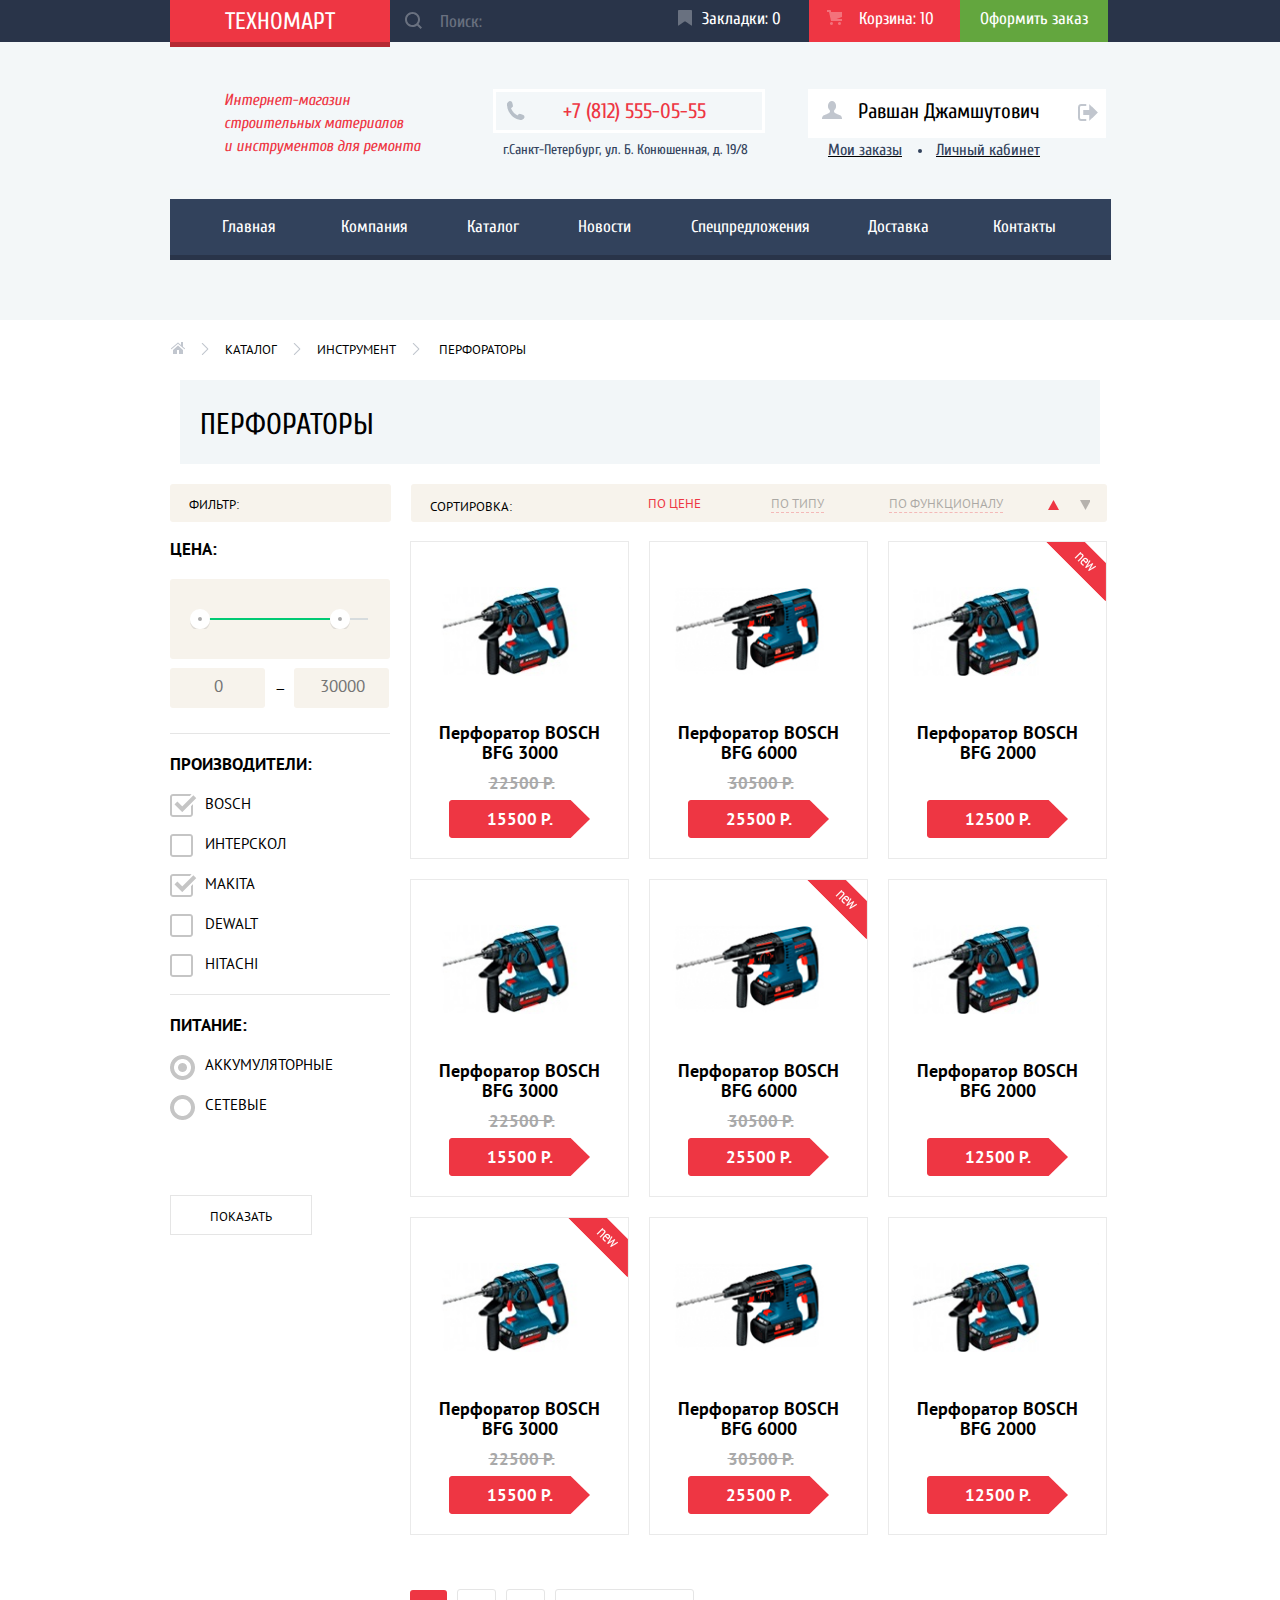
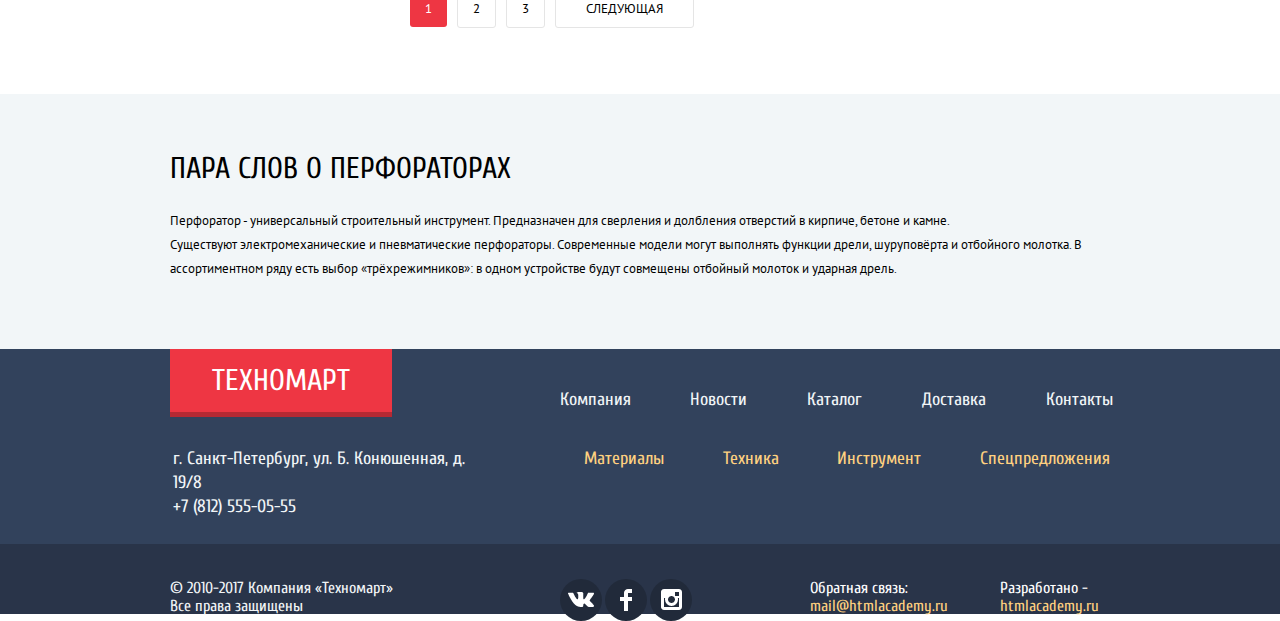
==== commit 2cee0c55: "b13" ====
--- a/catalog.html
+++ b/catalog.html
@@ -6,7 +6,7 @@
         <link href="https://fonts.googleapis.com/css?family=Cuprum:400,400i,700&amp;subset=cyrillic" rel="stylesheet">
         <link href="https://fonts.googleapis.com/css?family=PT+Sans:400,700&amp;subset=cyrillic" rel="stylesheet">
         <link href="css/normalize.css" rel="stylesheet">
-        <link href="css/style.css" rel="stylesheet">
+        <link href="css/style.min.css" rel="stylesheet">
     </head>
     <body class="catalog-page">
         <div class="header-wrapper">
@@ -261,7 +261,7 @@
                 </section>
             </div>
         </main> 
-        <footer class="main-footer">
+        <footer class="main-footer ">
             <div class="conditions-wrap">
                 <section class="footer-conditions container">
                     <h2 class="visually-hidden">Навигация по сайту</h2>
@@ -271,7 +271,7 @@
                         </div>
                         <p class="footer-contacts">г. Санкт-Петербург, ул. Б. Конюшенная, д. 19/8<br> +7 (812) 555-05-55</p>
                     </div>
-                    <div>
+                    <div class="footer-nav">
                         <ul class="footer-navigation">
                             <li><a href="#" title="Наша компания">Компания</a></li>
                             <li><a href="#" title="Новости">Новости</a></li>
--- a/css/style.min.css
+++ b/css/style.min.css
@@ -0,0 +1 @@
+.button,body{font-family:Cuprum,Arial,sans-serif}.catalog-gallery-button,.features-button,.header-user .main-logo,.name-1,.name-2,.popular-button,.popular-header{text-transform:uppercase}.popular-button,.price,.product-name,.site-nav-item{text-align:center}body{margin:0;padding:0;font-size:13px;line-height:24px;font-weight:400;color:#000;background-color:#fff}a{text-decoration:none}.footer-features a:hover,.footer-navigation a:hover,.my-orders,.personal{text-decoration:underline}img{max-width:100%;height:auto}.button{font-size:14px;line-height:18px}main h2,main h3{font-size:30px;line-height:30px}.main-header{display:flex;flex-direction:column;align-items:center}.visually-hidden:not(:focus):not(:active),input[type=checkbox].visually-hidden,input[type=radio].visually-hidden{position:absolute;margin:-1px;width:1px;height:1px;border:0;padding:0;white-space:nowrap;clip-path:inset(100%);clip:rect(0 0 0 0);overflow:hidden}.container{margin:0 auto;width:940px;box-sizing:border-box}.header-wrapper{width:100%;height:320px;background-color:#f3f7f8}.wrapper-user{width:100%;background-color:#293449}.wrapper-contacts{display:flex;justify-content:center;flex-wrap:wrap;width:100%;background-color:#f3f7f8}.wrapper-user-nav{height:100px}.services-wrapper{width:100%;background-color:#f4f8f9}.social-wrap{width:100%;background-color:#293449}.conditions-wrap{width:100%;background-color:#32425c}.catalog-about-wrap{width:100%;background-color:#f2f6f8}.modal-overlay{position:fixed;z-index:1;top:0;left:0;display:none;width:100%;height:100%;background:rgba(0,0,0,.5)}.header-user{position:relative;z-index:1;display:flex;flex-wrap:wrap}.header-user,.header-user a{font-size:17px;line-height:18px;color:#fff}.header-user .main-logo{padding:10px 55px;height:22px;font-size:24px;line-height:24px;color:#fff;background-color:#ee3643;box-shadow:0 5px 0 0 #b52933}.main-logo:hover{background-color:#ca2c37;box-shadow:0 5px 0 0 #9a212a}.main-logo:active{background-color:#ba2732;box-shadow:0 5px 0 0 #8e1e26}.header-order-button{padding-top:10px}.header-user .full,.header-user .full:active,.header-user .full:hover{background-color:#ee3643}.header-order-button .order{padding:16px 20px 14px;width:150px;height:42px;font-size:17px;line-height:18px;background-color:#63a63e}.header-order-button:hover .order{background-color:#5fbb2d}.header-order-button:active .order{color:rgba(170,195,155,.51);background-color:#518534}.main-search{margin:0;padding:0;width:270px}.input-search{background:url(../img/icon-search.svg) 15px 12px no-repeat;background-size:17px 17px;opacity:.3}.input-search:hover{opacity:1}.input-search:active,.input-search:focus{background:url(../img/icon-search-active.svg) 10px 13px no-repeat;background-size:17px 17px;opacity:1}.input-search:active .main-search::before,.input-search:focus .main-search::before{content:"";position:absolute;z-index:3;top:13px;left:230px;display:inline-block;vertical-align:middle;padding-right:10px;width:17px;height:17px;background:url(../img/css_sprites.png) -235px -273px no-repeat}.control:hover{background-color:#212a3a}.control .input-search{position:relative;display:inline-block;vertical-align:middle;padding:0 0 0 50px;width:220px;height:42px;color:#fff;background-color:#293449;border:none}.input-search::-webkit-input-placeholder{color:#fff}.control .input-search:hover{color:#fff;background-color:#212a3a;border:none}.control .input-search:active,.control .input-search:focus{color:#000;background-color:#fff}.control:not(.main-search):active{color:rgba(162,165,169,.51);background-color:#161d29}.header-user .main-header-marker{position:relative;padding:10px 20px 10px 42px;width:87px}.main-header-marker::before{content:" ";position:absolute;top:10px;left:18px;display:block;padding-right:13px;width:14px;height:20px;background:url(../img/css_sprites.png) -272px -273px no-repeat;fill:#fff;opacity:.3}.main-header-marker:hover::before{opacity:1}.main-header-marker:active::before{opacity:.3}.main-header-sale{position:relative;padding:10px 12px 10px 50px;width:89px}.main-header-sale::before{content:"";position:absolute;top:10px;left:18px;display:block;padding-right:17px;width:15px;height:15px;background:url(../img/css_sprites.png) -202px -232px no-repeat;opacity:.3}.main-header-sale:hover::before{opacity:1}.main-header-sale:active::before{opacity:.3}.header-contacts{position:relative;display:flex;flex-wrap:wrap;margin-bottom:7px;padding-top:47px;width:940px;background-color:#f3f7f9}.inner-tel::before,.tel::before{content:"";top:9px;right:237px;background:url(../img/css_sprites.png) -316px -188px no-repeat}.header-info{max-width:205px;height:70px;margin:0 0 0 54px;font-style:italic;font-size:16px;line-height:23px;color:#ee3643}.adress-wrap{margin-left:64px;margin-right:55px;width:270px}.adress-wrap-inner{margin-left:64px;margin-right:45px;width:270px}.inner-tel,.tel{margin:0;color:#ee3643;font-style:normal;font-size:21px;line-height:21px;border:3px solid #fff;display:block}.tel{position:relative;padding:7px 38px 10px 67px;width:160px;height:21px}.tel::before{position:absolute;display:block;width:19px;height:19px}.inner-tel{position:relative;padding:9px 39px 8px 67px;width:160px;height:21px}.inner-tel::before{position:absolute;display:block;width:19px;height:19px}.header-adress,.inner-header-adress{display:block;width:265px;font-size:14px;line-height:24px;color:#32425c}.header-adress{margin-top:3px;padding-left:5px}.inner-header-adress{margin-top:5px;padding-left:10px}.user-navigation{display:flex;flex-wrap:wrap;list-style:none;padding:0}.header-login-active::before,.header-login::before{top:12px;display:block;content:""}.user-navigation a{position:relative;z-index:0;width:127px;padding:10px 20px 10px 28px;height:45px;font:inherit;color:#000;font-size:21px;line-height:21px;background-color:#fff}.name-1,.name-2,.product-name{font-weight:700}.header-login{margin-right:10px;margin-left:0}.login-link .header-login{position:relative;margin-left:5px;padding:10px 22px 10px 52px;width:80px}.header-login::before{position:absolute;left:17px;width:20px;height:17px;background:url(../img/css_sprites.png) -195px -273px no-repeat;opacity:.3}.header-login:hover::before{opacity:1}.header-login:active::before{opacity:.3}.header-login:hover,.header-registration:hover{color:#ee3643}.header-login:active,.header-registration:active{color:rgba(178,178,178,.3)}.user-navigation-active{position:relative;margin:0;padding:0;list-style:none}.user-navigation-active a{color:#000;width:300px;height:45px}.header-login-active::before{position:absolute;left:14px;width:20px;padding-right:15px;height:18px;background:url(../img/css_sprites.png) -74px -273px no-repeat;opacity:.3}.header-login-active:hover::before,.login-link-active .header-login-exit:hover{opacity:1}.header-login-active:active::before,.login-link-active .header-login-exit:active,.manufacturers-item:active{opacity:.3}.login-link-active{padding:12px 8px 12px 50px;height:25px;font-size:21px;line-height:21px;background-color:#fff}.login-link-active .header-login-exit{display:inline-block;vertical-align:middle;margin-left:32px;width:21px;height:17px;background:url(../img/css_sprites.png) -114px -273px no-repeat;opacity:.3}.header-login-active:active{color:rgba(178,178,178,.3)}.my-orders,.personal{display:inline-block;vertical-align:top;margin-top:3px;font-size:16px;line-height:18px}.my-orders .header-orders,.personal .header-personal{padding-left:10px;color:#32425c}.personal .header-personal{padding-left:4px}.my-orders{margin-left:10px}.header-orders::after{content:"";position:relative;display:inline-block;vertical-align:middle;margin-left:16px;margin-right:7px;width:4px;height:4px;background-color:#32425c;border-radius:4px}.my-orders:hover a,.personal:hover a{color:#ee3643}.my-orders:active a,.personal:active a{color:rgba(178,178,178,.3)}.main-navigation{min-height:60px}.site-navigation{display:flex;margin:20px 0 0;padding:0;list-style:none}.site-navigation a{padding:18px 35px 19px 52px;width:55px;color:#fff;font-size:17px;line-height:17px;background-color:#32425c;border-bottom:5px solid #293449}.site-nav-item:nth-of-type(2) a{padding:18px 30px 19px;width:38px}.site-nav-item:nth-of-type(3) a{padding:18px 39px 19px 29px;width:38px}.site-nav-item:nth-of-type(4) a{padding:18px 8px 19px 20px;width:38px}.site-nav-item:nth-of-type(5) a{padding:18px 29px 19px 52px;width:33px}.site-nav-item:nth-of-type(6) a{padding-left:29px;padding-right:20px}.site-nav-item:nth-of-type(7) a{padding-left:44px;padding-right:55px}.site-navigation a:hover{background-color:#293449}.site-navigation a:active{color:rgba(134,140,149,.3);background-color:#1d2739}.features-top{margin-top:60px;margin-bottom:20px}.features-bottom{display:flex;margin-bottom:54px}.features-flex-wrap{position:relative;display:flex;flex-direction:column;justify-content:space-between;height:266px}.features-list{display:flex;flex-wrap:wrap;margin:0;padding:0;list-style:none}.features-item,.label-new{position:relative;width:300px;height:123px}.features-item:nth-of-type(-n+2),.features-item:nth-of-type(4){margin-right:20px}.features-item h3{font-size:24px;line-height:30px;padding-left:23px;padding-top:20px;margin:0;color:#fff}.features-button{position:relative;top:18px;margin-left:25px;padding:12px 24px;width:135px;height:31px;color:#fff;background-color:rgba(229,229,229,.3);border-radius:4px}.label-new::after,.materials::before{content:"";position:absolute}.features-button-instruments{padding:12px 26px}.features-button-mechanizm{left:-3px;padding:12px 30px}.features-button-sales{margin-left:23px;padding:12px 24px}.features-button-delivery{margin-left:23px;padding:12px 38px}.features-button:hover{background-color:rgba(204,204,204,.4)}.features-button:active{background-color:rgba(178,178,178,.5)}.label-new::after{top:0;right:0;display:block;width:60px;height:60px;background:url(../img/new-flag.png) no-repeat}.features-item:nth-of-type(1){background-color:#ffbf47}.features-item:nth-of-type(2){background-color:#3bbce3}.features-item:nth-of-type(3){background-color:#dc91d8}.features-bottom .features-credit{position:relative;margin-right:0;background-color:#8ed78f}.features-bottom .features-delivery{position:relative;margin-right:0;background-color:#ffc047}.materials::before{right:43px;bottom:25px;width:44px;height:65px;background:url(../img/css_sprites.png) -10px -232px no-repeat}.instruments::before,.mechanizm::after{content:"";position:absolute;bottom:30px}.instruments::before{right:27px;width:75px;height:61px;background:url(../img/css_sprites.png) -10px -151px no-repeat}.mechanizm::after{right:30px;width:78px;height:62px;background:url(../img/css_sprites.png) -171px -10px no-repeat}.delivery::after,.sales::after{position:absolute;bottom:25px;content:""}.sales::after{right:45px;width:59px;height:72px;background:url(../img/css_sprites.png) -269px -96px no-repeat}.delivery::after{right:31px;width:78px;height:63px;background:url(../img/css_sprites.png) -10px -68px no-repeat}.catalog-gallery{position:relative;margin:0 20px 0 0}.catalog-gallery-button{position:relative;z-index:11;display:block;width:134px;height:15px;padding:10px 30px;font-size:14px;line-height:18px;text-align:center;color:#fff;background-color:#ee3643;border-radius:3px}.catalog-gallery-button:hover{background-color:#ca2c37}.catalog-gallery-button:active{background-color:#ba2732}.catalog-slide .button:hover{background-color:#ca2c37}.catalog-slide .button:active{background-color:#ba2732}.catalog-slide-1,.catalog-slide-2{bottom:50px;display:none;padding-top:22px;padding-left:25px;width:595px;height:244px}.info-1,.name-1{display:block;color:#fff}.gallery-control-backward,.gallery-control-forward{z-index:11;bottom:110px;padding:10px;width:40px;height:40px;position:absolute;border:none;cursor:pointer}.gallery-control-forward{left:572px;background:url(../img/css_sprites.png) -108px -68px no-repeat}.gallery-control-backward{left:25px;background:url(../img/css_sprites.png) -105px -151px no-repeat}.slide-1{position:absolute;z-index:-1;bottom:0;left:0;width:620px;height:266px}.gallery-slide-button-1,.gallery-slide-button-2{position:absolute;bottom:36px;padding:0;width:10px;height:10px;background:url(../img/selector-2.png) no-repeat}.name-1{margin-bottom:3px;font-size:36px;line-height:36px}.info-1{margin-bottom:121px;font-size:18px;line-height:24px}.gallery-slide-button-1{left:294px;border:none}.gallery-slide-button-2{left:314px;border:none}.gallery-slide-select-1,.gallery-slide-select-2{z-index:12;bottom:36px;padding:0;width:10px;height:10px;background:url(../img/selector-1.png) no-repeat;border:none;position:absolute;display:block}.gallery-slide-select-1{left:294px}.gallery-slide-select-2{left:314px}.slide-2{position:absolute;z-index:-1;bottom:0;left:0;width:620px;height:266px}.name-2{display:block;margin-bottom:3px;font-size:36px;line-height:36px;color:#fff}.info-2,.product-name{display:block;font-size:18px}.info-2{margin-bottom:121px;line-height:24px;color:#fff}.products{min-height:450px}.popular-header{display:flex;justify-content:space-between;padding:28px 25px;margin-bottom:20px;background-color:#f9f5f0}.popular-header h2{margin:0;font-weight:400;color:#32425c}.popular-button{margin-top:-7px;padding:11px 27px;min-width:200px;height:16px;color:#fff;border-radius:3px;background-color:#ee3643}.products-catalog,.products-catalog-inner{margin:0;padding:0;position:relative;display:flex;list-style:none}.popular-button:hover{background-color:#ca2c37}.popular-button:active{background-color:#ba2732}.products-catalog{flex-wrap:wrap;justify-content:space-between;align-items:flex-start}.products-catalog-inner{flex-wrap:wrap;align-items:flex-start;justify-content:flex-start}.products-item{position:relative;display:flex;flex-direction:column;margin-bottom:20px;padding:45px 7px 5px;width:203px;height:266px;border:1px solid #eaeaea}.products-item-inner:nth-of-type(3n){margin-right:0}.products-item img,.products-item-inner img{margin-bottom:40px;max-width:100%;height:auto}.catalog-shadow{font-family:"PT Sans",Arial,sans-serif}.shadow-inner{width:697px}.shadow-inner .product-name{padding:7px 12px 0}.catalog-shadow .products-item-inner:hover,.catalog-shadow .products-item:hover{box-shadow:0 5px 20px 0 #b4b8bf}.product-name{margin-bottom:10px;padding:5px 12px 0;line-height:20px}.price,.price-del{display:block;font-weight:700;font-size:17px;line-height:18px}.price-del{align-self:center;padding-left:18px;padding-top:1px;width:80px;color:#a9a9a9}.price{margin:auto auto 5px;padding-top:10px;width:141px;height:38px;color:#fff;background:url(../img/css_sprites.png) -10px -10px no-repeat}.price:hover{cursor:pointer}.hidden-active{position:absolute;z-index:1;top:10px;left:0;display:none;padding-left:41px;padding-top:30px;width:174px;height:130px;background:#fff}.hidden-button-buy,.hidden-button-marker{padding:7px 0;width:129px;font-family:Cuprum,Arial,sans-serif;text-transform:uppercase}.products-item-inner:hover .hidden-active,.products-item:hover .hidden-active{display:block}.products-item-inner:hover,.products-item:hover{height:264px}.hidden-button-buy{margin:7px auto;color:#fff;background-color:#63a63e;border:none;border-radius:4px;box-shadow:0 3px 0 0 #367315}.hidden-button-marker{margin:6px auto;background-color:#fff;color:#32425c;border:3px solid #63a63e;border-radius:4px}.services-right-description,.services-top p{font-family:"PT Sans",Arial,sans-serif}.hidden-button-marker:hover{border:3px solid #32425c}.hidden-button-marker:active{color:#c1c6ce;border:3px solid #c1c6ce}.hidden-button-buy:hover{background-color:#5fbb2d;box-shadow:0 3px 0 0 #367315}.hidden-button-buy:active{background-color:#518534}.new-label-inner::after,.new-label::after{content:"";position:absolute;z-index:1;top:0;right:0;width:60px;height:60px;background:url(../img/new-flag.png) no-repeat}.products-item:hover .new-label::after{bottom:250px}.manufacturers{margin-bottom:65px;min-height:420px}.manufacturers-catalog{display:flex;flex-wrap:wrap;justify-content:space-between;margin:0;padding:0;list-style:none}.manufacturers-item{display:flex;justify-content:center;align-items:center;margin-bottom:20px;width:220px;height:143px;border:1px solid #ebebeb}.footer-conditions,.info-wrap{justify-content:space-between}.manufacturers-item:hover{box-shadow:0 5px 20px 0 #b4b8bf}.services{position:relative;margin-bottom:77px;padding-top:65px;height:457px;background-color:#f4f7f9}.services-top{width:425px}.services-top p{margin-bottom:55px}.services-left{position:relative;margin-right:82px;width:240px}.services-wrap{display:flex}.shadow{position:absolute;top:-25px;left:230px}.services-right-credit,.services-right-delivery,.services-right-guarantee{display:none;padding-top:10px}.services-right-description{position:relative;z-index:2;display:block;margin-top:26px}.services-right-credit::after,.services-right-delivery::after,.services-right-guarantee::after{z-index:1;display:block;position:absolute;content:""}.services-right-delivery::after{bottom:1px;right:10px;width:468px;height:261px;background:url(../img/services-1.png) no-repeat}.services-right-credit::after{bottom:3px;right:-8px;width:465px;height:285px;background:url(../img/services-3.png) no-repeat}.services-right-guarantee::after{bottom:0;right:-7px;width:389px;height:283px;background:url(../img/services-2.png) no-repeat}.services-right-delivery p{width:275px}.services-right-credit p{width:280px}.services-list{padding:0;list-style:none}.services-item a,.services-item-active a{padding-top:15px;padding-left:22px;width:218px;height:45px;font-size:21px;font-weight:700;line-height:30px;display:block}.services-item a{color:#fff;background-color:#32425c}.border{border-top:1px solid #4e637b}.services-item a:focus,.services-item a:hover{background-color:#293449}.services-item a:active,.services-item-active a,.services-item-active a:active,.services-item-active a:focus,.services-item-active a:hover{background-color:#fff;color:#32425c}.services-shadow{position:absolute;top:-40px;left:230px}.services h3{text-transform:uppercase;font-weight:400}.services h3:first-of-type{margin:0 0 24px;font-family:Cuprum,Arial,sans-serif;font-size:30px;line-height:30px}div[class*=services-right] .right-caption{font-family:Cuprum,Arial,sans-serif;text-transform:uppercase;font-size:36px;line-height:36px;color:#32425c}.about p,.contacts p{font-family:"PT Sans",Arial,sans-serif}.services-credit-button{display:block;margin-top:27px;padding:10px 45px;color:#fff;background-color:#ff5357;border:none;border-radius:3px}.services-credit-button:hover{background-color:#ca2c37}.services-credit-button:active{background-color:#ba2732}.about h2{text-transform:uppercase;font-weight:400}.about p{margin-top:25px}.about p:nth-child(3){width:390px}.info-wrap{display:flex;margin-bottom:86px;min-height:315px}.info-wrap h2{margin-top:0}.about{width:543px}.about-delivery{margin:20px 0 0;padding-left:35px;list-style:none}.about-delivery-item{position:relative;font-size:18px;line-height:20px}.about-button,.contacts-button{display:block;font-size:14px;line-height:18px;border-radius:3px;color:#fff;text-transform:uppercase;text-align:center}.about-delivery-item:not(:last-child){margin-bottom:20px}.about-delivery-item::before{content:"";position:absolute;left:-38px;top:10px;display:block;margin-bottom:10px;width:25px;height:2px;background-color:#ee3643}.about-button{margin-top:35px;padding:10px;width:200px;height:19px;background-color:#ee3643}.about-button:hover{background-color:#ca2c37}.about-button:active{background-color:#ba2732}.contacts h2{text-transform:uppercase;font-weight:400}.contacts p{margin-bottom:30px;margin-top:0;width:185px}.contacts img{cursor:pointer}.contacts-button{margin-top:33px;padding:12px 27px 12px 31px;width:240px;height:15px;background-color:#ee3643}.contacts-button:hover{background-color:#ca2c37}.contacts-button:active{background-color:#ba2732}.main-footer{margin:0 auto}.footer-logo-wrap{padding-top:17px}.main-footer-logo{padding:14px 42px;height:31px;width:200px;color:#fff;text-transform:uppercase;font-size:30px;line-height:30px;background-color:#ee3643;box-shadow:0 5px 0 0 #b52933}.footer-contacts,.footer-features a,.footer-navigation a{font-size:18px;line-height:24px}.main-footer-logo:hover{background-color:#ca2c37;box-shadow:0 5px 0 0 #9a212a}.main-footer-logo:active{background-color:#ba2732;box-shadow:0 5px 0 0 #8e1e26}.footer-conditions{display:flex;height:195px;background-color:#32425c;color:#f1f5f7}.footer-contacts{width:325px;margin-top:49px;padding-left:3px}.footer-features,.footer-navigation{padding:0;display:flex;list-style:none}.footer-navigation{justify-content:space-between;margin-top:39px}.footer-navigation a{color:#f1f5f7}.footer-navigation li:not(:last-child){margin-right:60px}.footer-features{flex-wrap:wrap;justify-content:space-between;margin-top:34px}.footer-features a{color:#ffd180}.footer-features li:first-child{margin-left:24px}.footer-features a:active,.footer-navigation a:active{text-decoration:none;opacity:.5}.footer-features,.footer-navigation{bottom:125px;width:550px}.footer-navigation li{width:70px}.footer-social{display:flex;padding-top:35px;height:70px;background-color:#293449;color:#f1f5f7}.footer-social ul{display:flex;margin-right:115px;margin-top:0;padding:0;list-style:none}.footer-social p{width:100px;margin:0;font-size:16px;line-height:18px}.footer-social .copyright{display:block;width:240px;margin-right:150px}.social-button a{display:block;margin-right:3px;width:42px;height:42px;background:url(../img/css_sprites.png) -148px -219px no-repeat #212a3a;border-radius:42px}.social-button:nth-of-type(2) a{background:url(../img/css_sprites.png) -340px 0 no-repeat #212a3a}.social-button:nth-of-type(3) a{background:url(../img/css_sprites.png) -104px -222px no-repeat #212a3a}.social-button a:active,.social-button a:hover{background-color:#ee3643}.connection-wrap{display:flex;flex-wrap:wrap}.connection-wrap p:first-child{width:140px}.conection-wrap p:nth-child(2){width:90px}.connection{color:#fff}.connection-wrap .connection:not(:first-child){margin-left:50px}.connection a{color:#ffd180;font-size:16px;line-height:18px}.connection a:hover{text-decoration:underline}.connection a:active{color:#ee3643;text-decoration:none}.modal-map{position:fixed;z-index:110;left:50%;top:50px;display:none;margin-left:-450px;height:446px;box-shadow:5px 0 20px 0 #111720}.modal-buy,.modal-contacts{box-shadow:0 10px 30px 0 #111720,0 -112px 0 0 #f4f4f4 inset}.modal-map-close{position:absolute;bottom:415px;left:910px;display:block;padding:10px;width:21px;height:21px;background:url(../img/css_sprites.png) -74px -232px no-repeat;border:none}.contacts-wrap{display:flex;width:460px;height:85px;justify-content:space-between}.contacts{height:330px}.modal-contacts{position:fixed;z-index:111;left:50%;top:100px;display:none;max-width:460px;margin-left:-300px;padding:46px 90px 36px 70px;width:461px;height:350px;background-color:#fff;border-top:7px solid #ff5357}.modal-contacts p{min-width:220px;margin-bottom:75px}.modal-contacts p:first-child{margin-right:20px}.button-sybmit-wrap{margin-top:32px;padding-top:36px;padding-left:80px;width:540px;height:112px;background-color:#f4f4f4}.modal-form{max-width:460px}.modal-form label{font-family:Cuprum,Arial,sans-serif;font-size:18px;line-height:18px}.breadcrumbs,.filter,.filter-block,.filter-button,.modal-form input,.modal-form textarea{font-family:"PT Sans",Arial,sans-serif}.modal-form input{max-width:204px;height:18px;min-width:195px}.modal-form input,.modal-form textarea{padding-top:9px;padding-left:16px;padding-bottom:9px;width:440px;font-size:13px;line-height:18px;border:2px solid #dee3e4}.modal-form input:hover,.modal-form textarea:hover{border:2px solid #b5b5b5}.modal-form input:focus,.modal-form textarea:focus{border:2px solid #ee3643}.modal-button-sybmit{display:block;padding:12px 202px;background-color:#ee3643;text-transform:uppercase;color:#fff;border:none;border-radius:3px}.modal-button-sybmit:hover{background-color:#ca2c37}.modal-button-sybmit:active{background-color:#ba2732}.modal-contacts-close{position:absolute;z-index:111;bottom:401px;left:589px;display:block;padding:10px;width:21px;height:21px;background:url(../img/css_sprites.png) -74px -232px no-repeat;border:none}.catalog-item-name{width:920px;background-color:#f2f6f8;text-transform:uppercase}.catalog-item-name h1{margin:0;padding:30px 20px 24px;font-weight:400;font-size:30px;line-height:30px}.breadcrumbs a,.filter-block{font-size:13px;line-height:18px;text-transform:uppercase}.breadcrumbs{position:relative;display:flex;margin-top:18px;margin-bottom:18px;padding:0;list-style:none}.breadcrumbs a{color:#000}.bread-item:last-child a{padding-left:3px}.bread-item:not(:last-child) a::after{content:"";position:relative;bottom:2px;display:inline-block;vertical-align:middle;margin-right:16px;margin-left:16px;width:8px;height:12px;background:url(../img/css_sprites.png) -355px -112px no-repeat}.filter p,.filter-block{background-color:#f7f3ec}.filter-block{display:block;margin:20px 0 0;padding:12px 150px 12px 19px;width:52px;height:14px;border-radius:3px}.filter-wrap{display:flex;flex-wrap:wrap}.filter-option{width:180px}.filter-form{margin-right:0;padding-top:5px;width:220px}.filter label{position:relative;display:block;margin-bottom:20px;padding-left:35px;background:#fff;min-width:180px;font-size:17px;line-height:30px;font-weight:700;text-transform:uppercase;cursor:pointer}.filter .price-range-label{margin-bottom:15px;padding-left:0}.label-checkbox::before{content:"";position:absolute;z-index:0;left:0;display:block;width:23px;height:23px;background:url(../img/css_sprites.png) -147px -151px no-repeat}input[type=checkbox]:checked+.label-checkbox::before{content:"";position:absolute;z-index:1;left:0;display:block;width:27px;height:23px;background:url(../img/css_sprites.png) -269px -188px no-repeat}.label-radio::before,input[type=radio]:checked+.label-radio::before{position:absolute;left:0;display:block;width:25px;height:25px;content:""}.label-radio::before{background:url(../img/css_sprites.png) -216px -92px no-repeat}input[type=radio]:checked+.label-radio::before{z-index:8;background:url(../img/css_sprites.png) -171px -92px no-repeat}.price-range{width:220px;height:80px}.range-style span{font-size:17px;line-height:18px}.range-style{position:relative;padding-top:39px;padding-bottom:39px;padding-left:25px;background-color:#f7f3ec;border-radius:3px}.scale{width:173px;height:2px;background-color:#d7dcde}.bar{width:135px;height:2px;background-color:#00ca74}.range-toggle-max,.range-toggle-min{bottom:30px;background:url(../img/css_sprites.png) -190px -151px no-repeat;cursor:pointer;position:absolute}.range-toggle{width:20px;height:20px}.range-toggle-min{left:20px}.range-toggle-max{right:40px}.filter-form input[type=text]{display:inline-block;vertical-align:middle;margin:9px 0 25px;padding:11px 0 14px 1px;width:94px;height:15px;border:0;color:#000;text-align:center;cursor:pointer}.filter-form span{display:inline-block;vertical-align:middle;margin-right:5px;padding-bottom:15px;margin-left:7px}.first-range,.second-range{display:block;font-size:17px;border-radius:3px;background-color:#f7f3ec}.first-range{margin-right:9px;padding:10px 43px}.second-range{padding:10px 27px;margin-left:8px}.fieldset-style{border:none;border-top:1px solid #e5e5e5}.fieldset-style ul{padding:0;margin:0;list-style:none}.fieldset-style fieldset{margin:0;padding:0;max-width:220px;border:none}.fieldset-style legend{padding-top:15px;padding-bottom:15px;text-transform:uppercase;font-weight:700;font-size:17px;line-height:30px}.filter-option label{display:inline-block;vertical-align:middle;max-width:180px;font-weight:400;font-size:15px;line-height:20px}.filter-button,.paginator-item a,.sort-item a,.sort-section,.sort-section p{font-size:13px;line-height:18px}.filter-button{margin-top:60px;padding:12px 39px 8px;text-transform:uppercase;border:1px solid #e5e5e5;background-color:#fff}.filter-button:focus,.filter-button:hover{border:1px solid #bdc6ca}.filter-button:active{border:1px solid #ee3744}.sort,.sort-section{background-color:#f7f3ec;border-radius:3px;font-family:"PT Sans",Arial,sans-serif;text-transform:uppercase}.sort-section{display:flex;justify-content:space-between;margin:20px 0 7px 20px;padding:11px 17px 6px 19px;width:660px;height:21px}.sort-section p{display:block;margin:0;padding-top:3px}.paginator-list,.sort{padding:0;list-style:none}.sort{display:flex;margin:0}.sort-item:nth-of-type(1){margin-right:70px}.sort-item:nth-of-type(2){margin-right:65px}.sort-item:nth-of-type(3){margin-right:45px}.sort-item:nth-of-type(4){margin-right:19px}.sort-item a{height:12px;font-family:"PT Sans",Arial,sans-serif;color:#000;border-bottom:1px dashed #ee3643;opacity:.3}.sort-item .sort-button-active{color:#ee3643;opacity:1;border:none}.sort-item a:hover{text-decoration:underline;text-decoration-color:#ee3643;border:none;opacity:1}.sort-item a:active{text-decoration:none;color:#ee3643}.sort-item .sort-up-button{display:block;width:11px;height:18px;background:url(../img/icon-up-dir-active.svg) 0 5px no-repeat;text-decoration:none;border:none;opacity:1}.sort-item .sort-down-button{display:block;width:12px;height:18px;text-decoration:none;background:url(../img/icon-down-dir.svg) 2px 5px no-repeat;border:none;opacity:.3}.paginator-list{display:flex;flex-wrap:wrap;margin-top:42px}.paginator-item a{margin-right:10px;padding:10px 15px;color:#000;text-transform:uppercase;background-color:#fff;border:1px solid #e5e5e5;border-radius:3px}.paginator-item:last-child a{padding:10px 30px}.paginator-item a:hover{border:1px solid #bdc6ca}.paginator-item a:active{border:1px solid #ee3643}.paginator-item-current a{margin-right:10px;padding:10px 15px;color:#fff;background-color:#ee3643;border-radius:3px}.catalog-about h2{font-family:Cuprum,Arial,sans-serif;text-transform:uppercase;font-weight:400}.catalog-about{margin-top:60px;padding-top:35px;padding-bottom:55px;background-color:#f2f6f8;font-family:"PT Sans",Arial,sans-serif}.catalog-list,.catalog-list-inner{margin-left:20px;margin-top:12px;font-family:"PT Sans",Arial,sans-serif}.catalog-list{padding:0;width:680px}.catalog-list-inner{width:700px;min-height:1140px}.modal-form h3{margin:0 0 108px 95px;font-size:30px;line-height:30px}.modal-form h3::before{content:"";position:absolute;left:80px;top:48px;display:block;width:66px;height:66px;background:url(../img/css_sprites.png) -269px -10px no-repeat}.modal-buy{position:fixed;z-index:111;top:100px;left:50%;display:none;margin-left:-300px;padding-top:68px;padding-left:80px;width:560px;height:217px;background-color:#fff;border-top:7px solid #ee3643}.modal-show,.show{display:block}.modal-button-buy{margin-right:17px;padding:11px 61px;color:#fff;text-transform:uppercase;background-color:#ee3643;border:none;border-radius:3px}.modal-button-buy:hover{background-color:#ca2c37}.modal-button-buy:active{background-color:#ba2732}.modal-button-continue{padding:11px 41px;background-color:#fff;border:none;border-radius:3px;text-transform:uppercase;color:#000}.modal-button-close{position:absolute;z-index:111;top:9px;right:9px;display:block;padding:10px;width:21px;height:21px;background:url(../img/css_sprites.png) -74px -232px no-repeat;border:none}@keyframes bounce{0%{transform:translateY(-2000px)}70%{transform:translateY(60px)}90%{transform:translateY(-20px)}100%{transform:translateY(0)}}@keyframes shake{0%,100%{transform:translateX(0)}10%,30%,50%,70%,90%{transform:translateX(-10px)}20%,40%,60%,80%{transform:translateX(10px)}}.modal-show{animation-name:bounce;animation-duration:.3s}